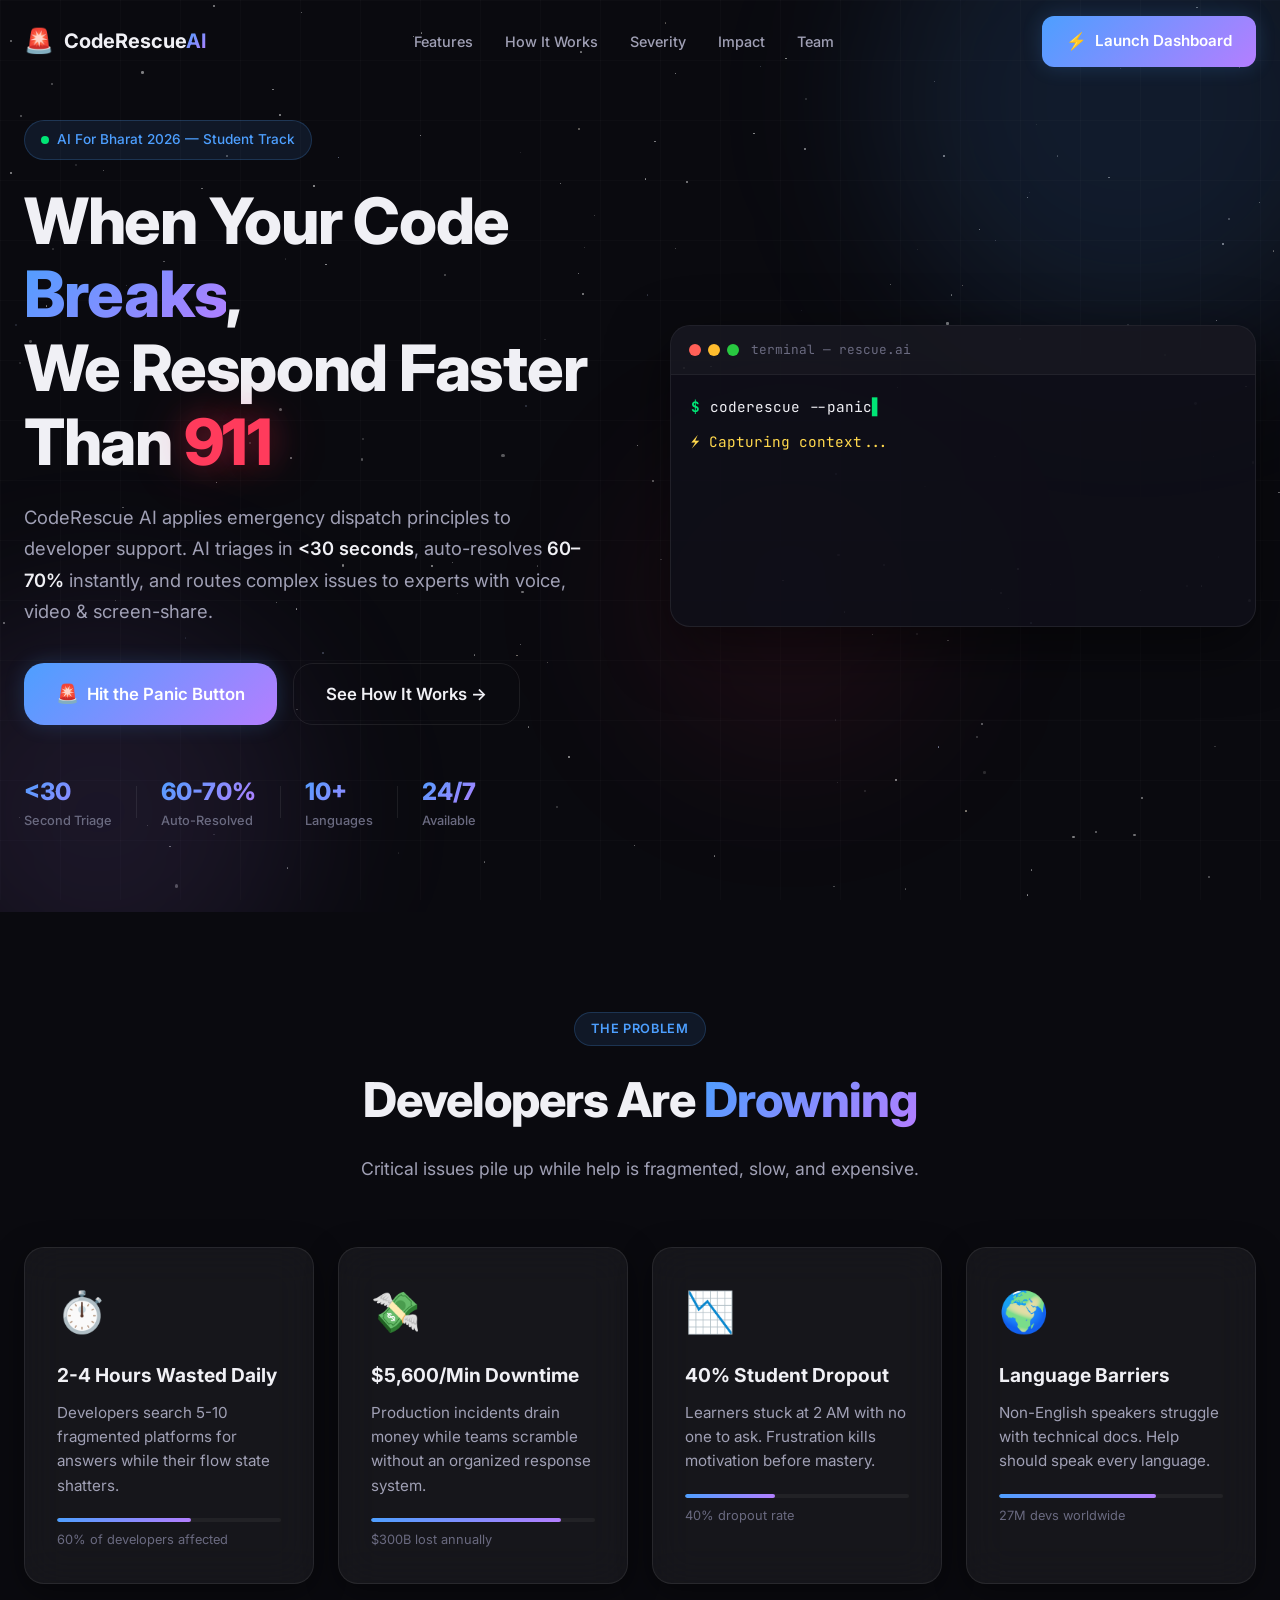
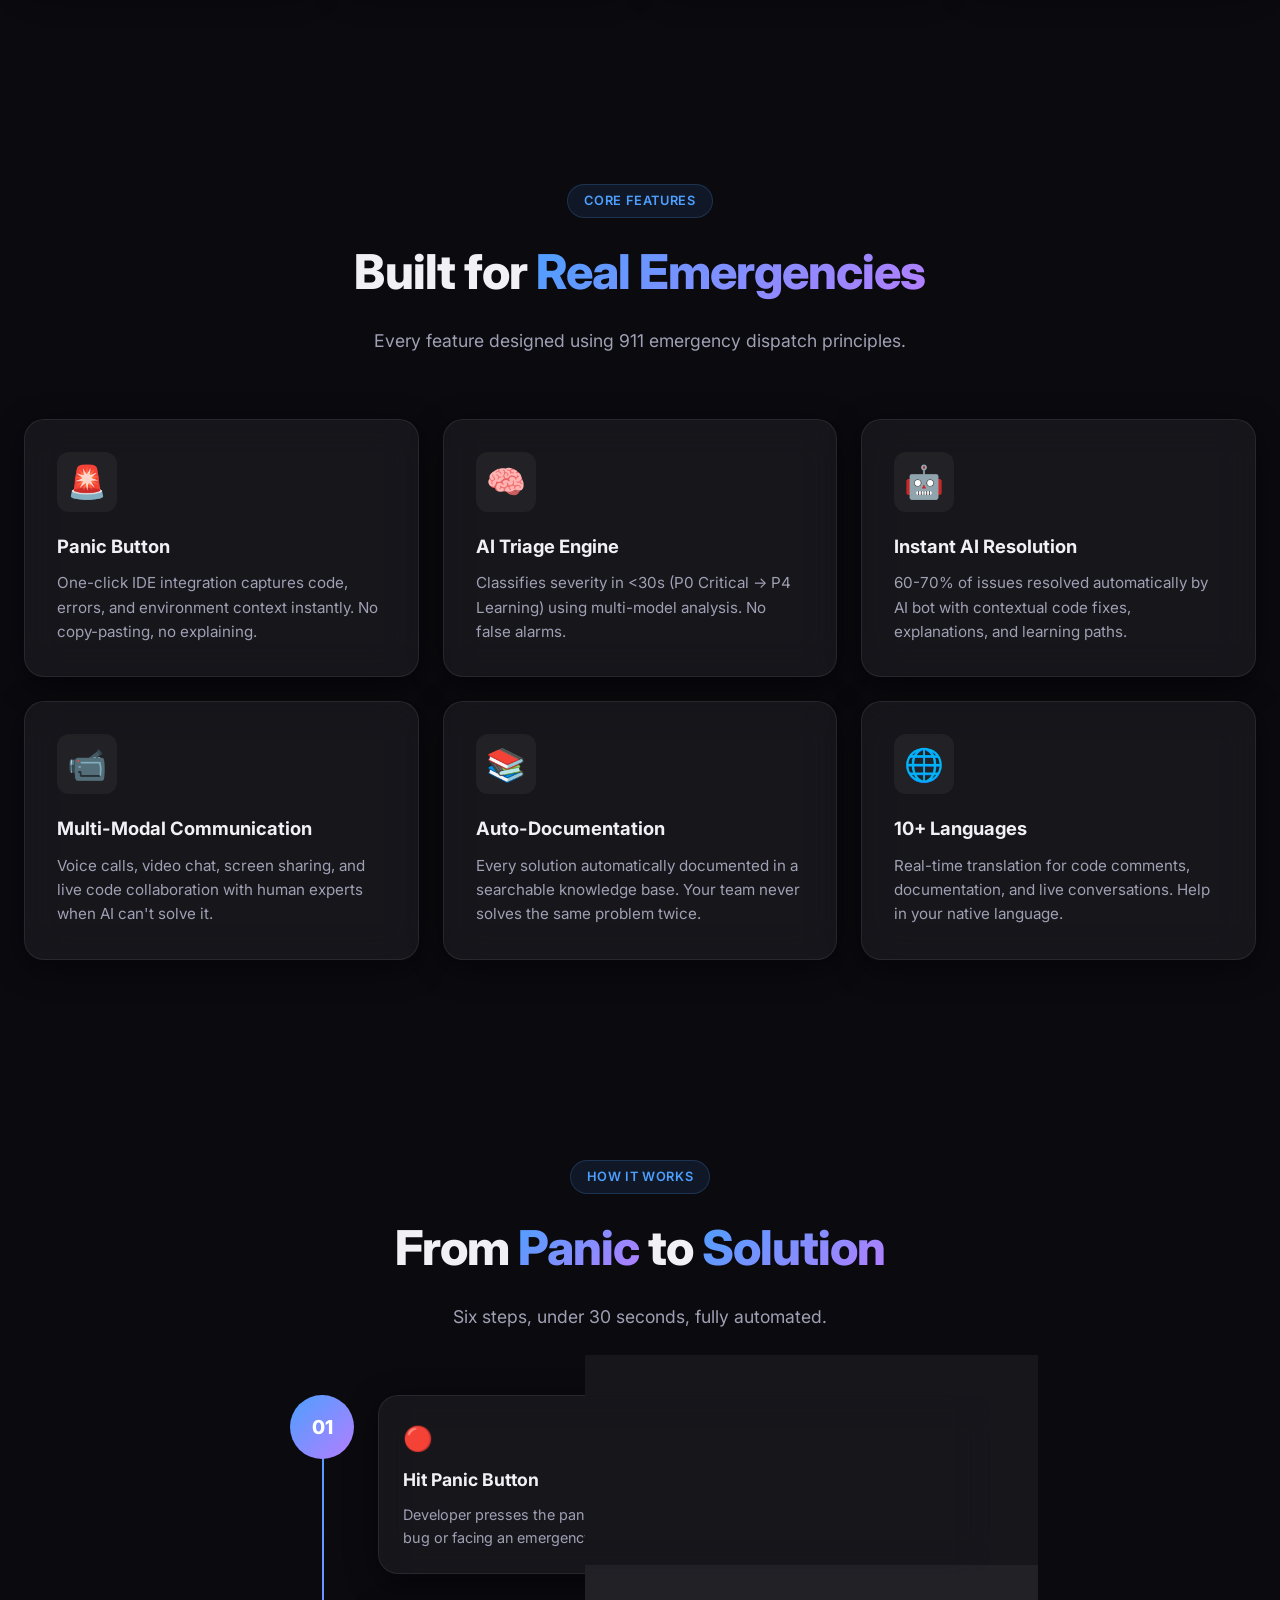
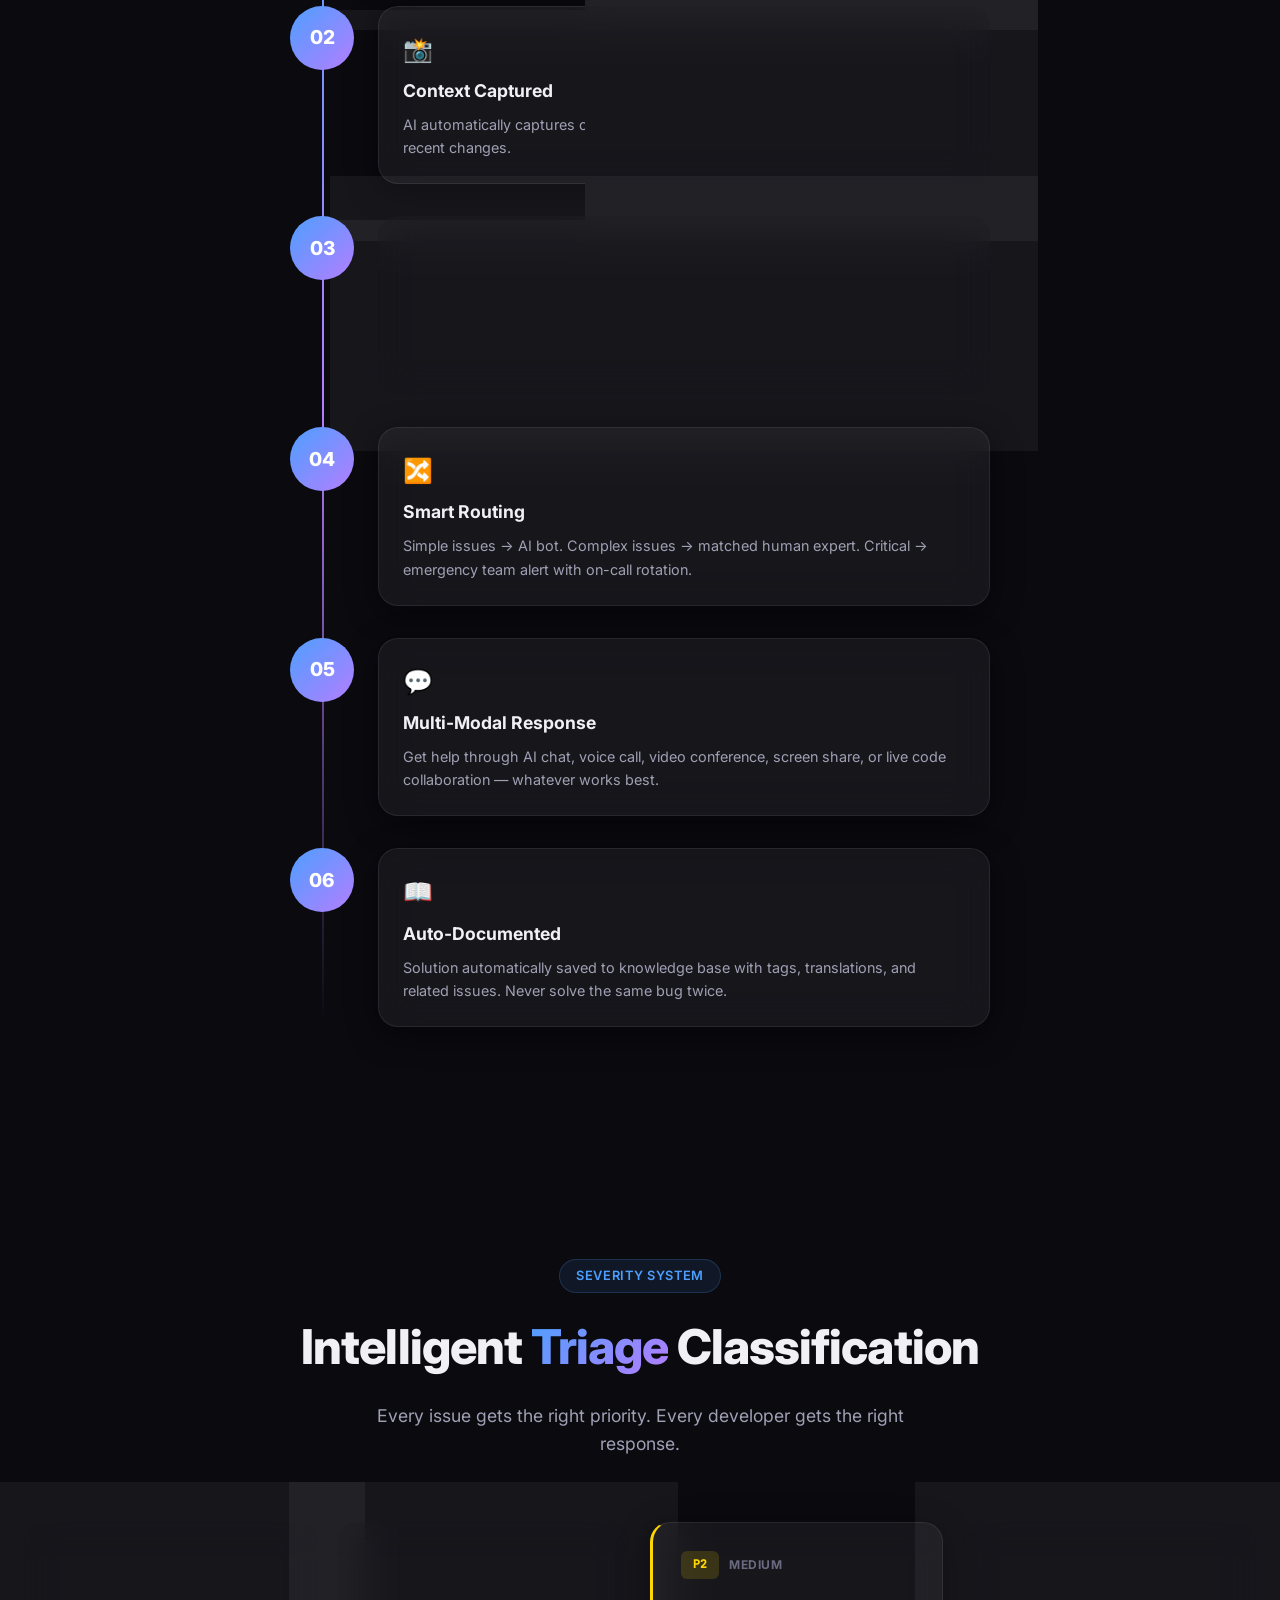
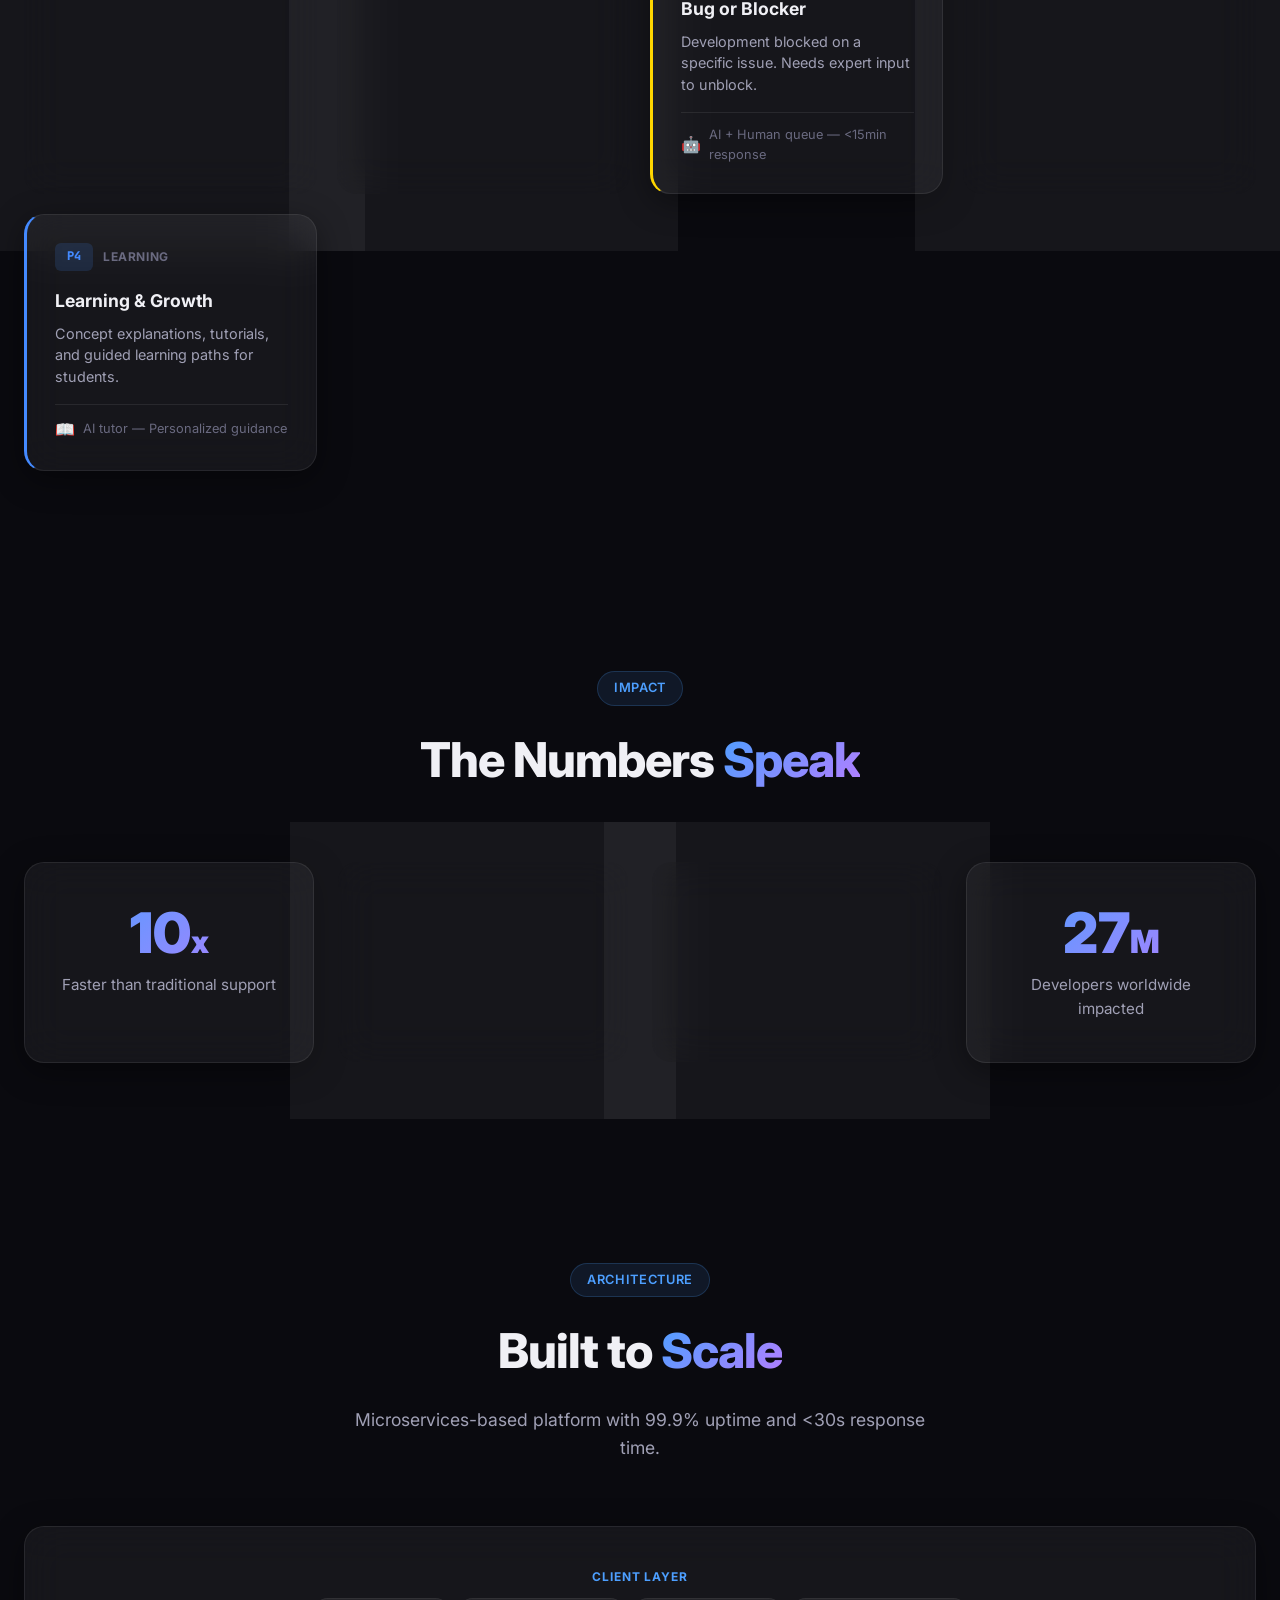
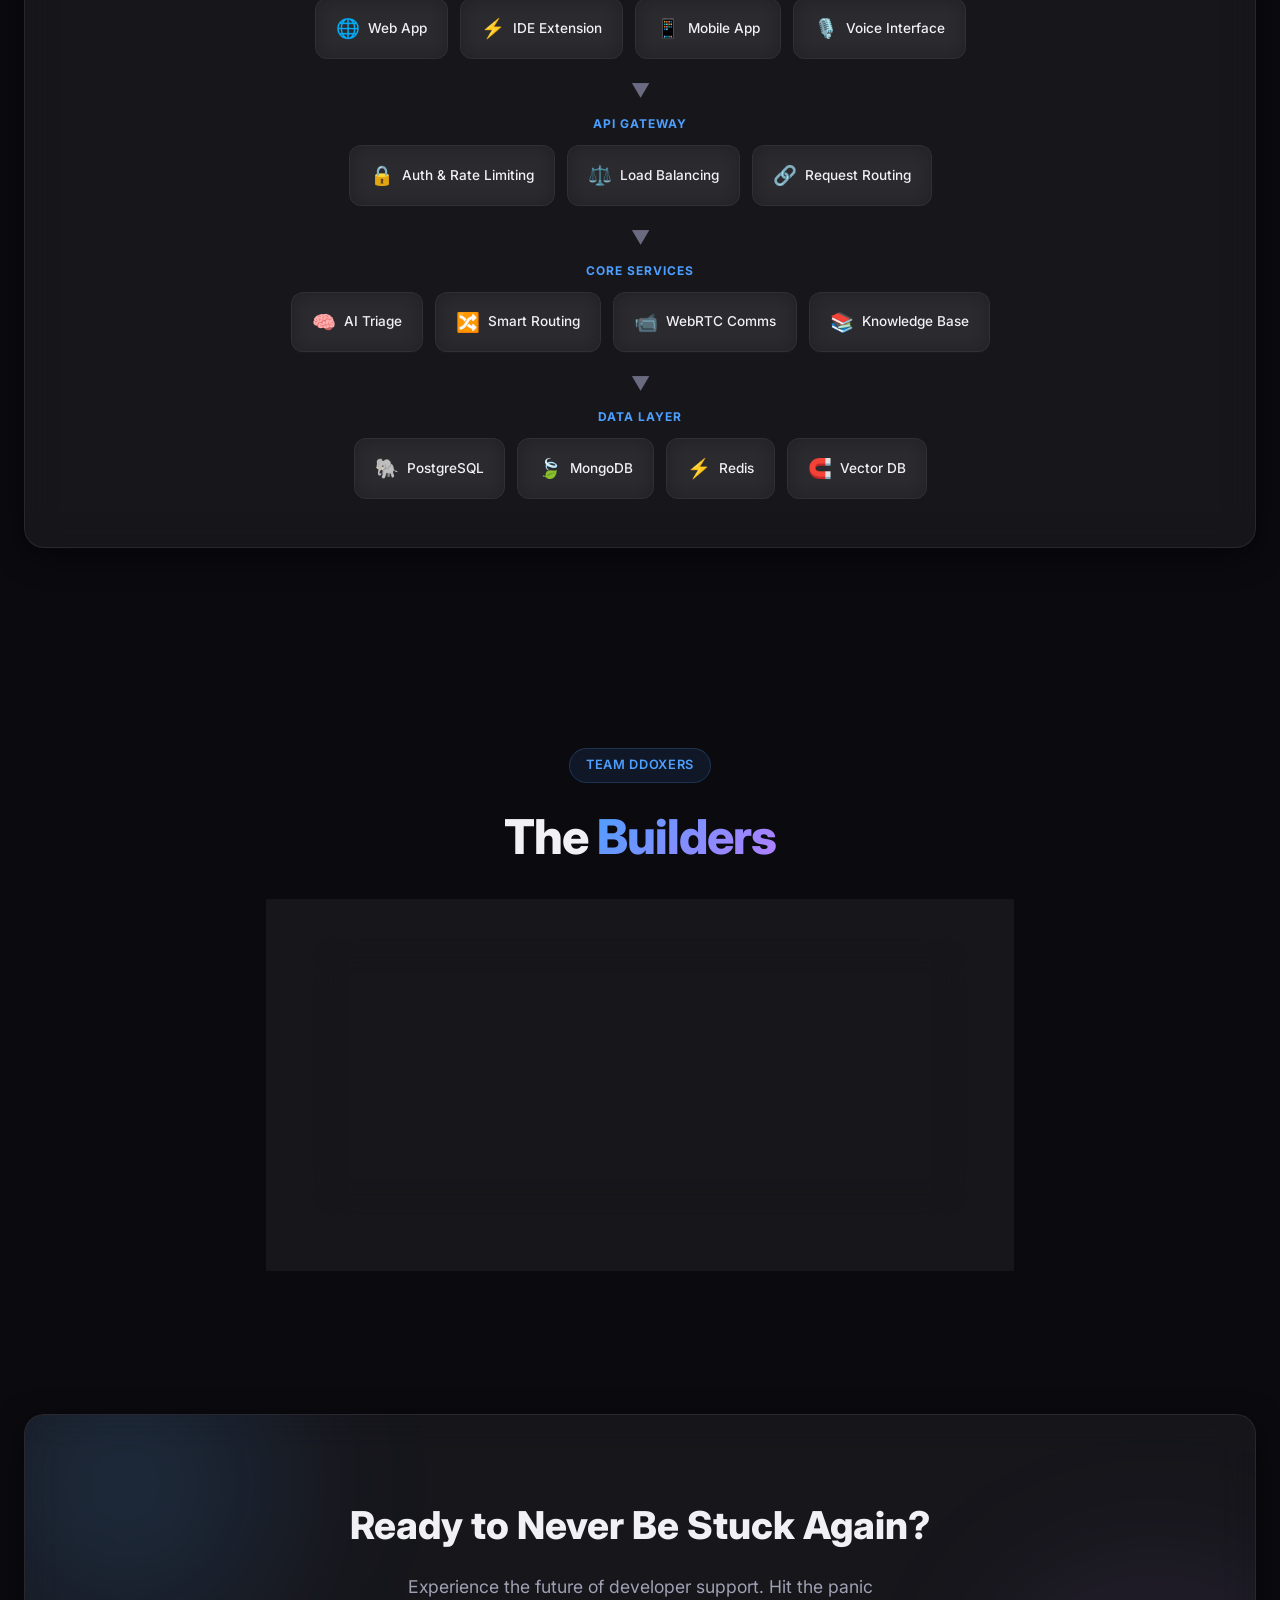
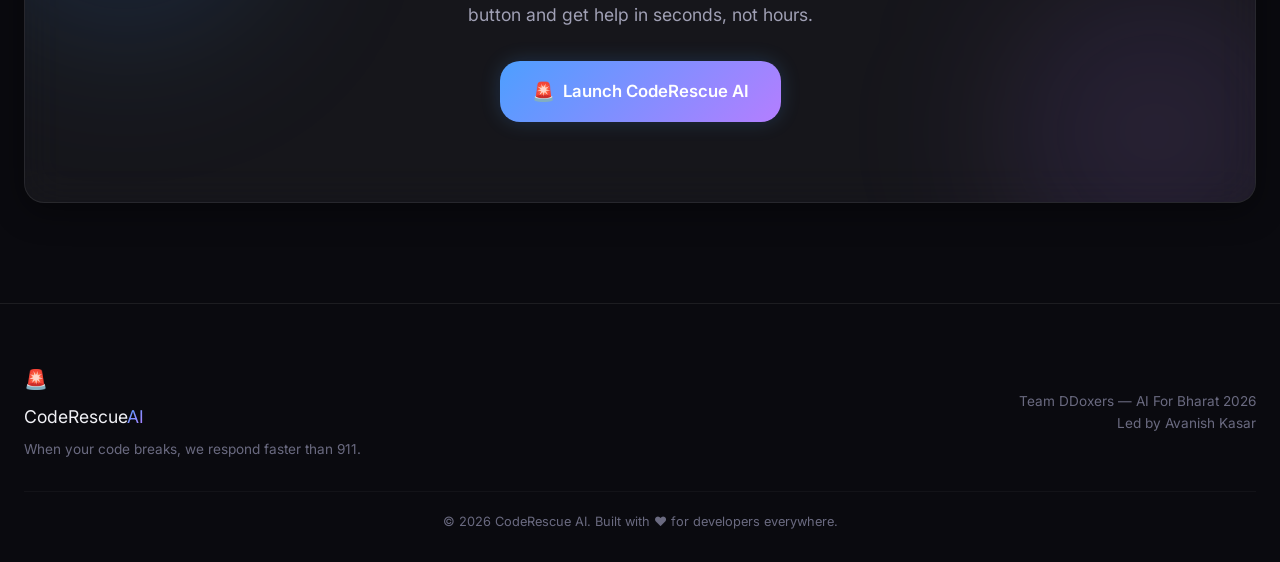
==== index.html @ 86a65f9b "feat: Add CodeRescue AI web app - landing page, dashboard, CSS & JS - index.html: Full landing page " ====
<!DOCTYPE html>
<html lang="en">
<head>
    <meta charset="UTF-8">
    <meta name="viewport" content="width=device-width, initial-scale=1.0">
    <title>CodeRescue AI — 911 for Developers</title>
    <link rel="preconnect" href="https://fonts.googleapis.com">
    <link rel="preconnect" href="https://fonts.gstatic.com" crossorigin>
    <link href="https://fonts.googleapis.com/css2?family=Inter:wght@300;400;500;600;700;800;900&family=JetBrains+Mono:wght@400;500;700&display=swap" rel="stylesheet">
    <link rel="stylesheet" href="css/style.css">
</head>
<body>
    <!-- Animated background particles -->
    <div class="bg-grid"></div>
    <div id="particles-container"></div>

    <!-- Navigation -->
    <nav class="navbar" id="navbar">
        <div class="nav-container">
            <a href="#" class="nav-logo">
                <span class="logo-icon">🚨</span>
                <span class="logo-text">CodeRescue<span class="logo-ai">AI</span></span>
            </a>
            <div class="nav-links" id="navLinks">
                <a href="#features" class="nav-link">Features</a>
                <a href="#how-it-works" class="nav-link">How It Works</a>
                <a href="#severity" class="nav-link">Severity</a>
                <a href="#stats" class="nav-link">Impact</a>
                <a href="#team" class="nav-link">Team</a>
            </div>
            <div class="nav-actions">
                <a href="dashboard.html" class="btn btn-primary btn-glow">
                    <span class="btn-icon">⚡</span> Launch Dashboard
                </a>
                <button class="mobile-toggle" id="mobileToggle">
                    <span></span><span></span><span></span>
                </button>
            </div>
        </div>
    </nav>

    <!-- Hero Section -->
    <section class="hero" id="hero">
        <div class="hero-bg-effects">
            <div class="hero-orb hero-orb-1"></div>
            <div class="hero-orb hero-orb-2"></div>
            <div class="hero-orb hero-orb-3"></div>
        </div>
        <div class="container">
            <div class="hero-content">
                <div class="hero-badge animate-fade-up">
                    <span class="badge-dot"></span>
                    AI For Bharat 2026 — Student Track
                </div>
                <h1 class="hero-title animate-fade-up delay-1">
                    When Your Code <span class="text-gradient">Breaks</span>,<br>
                    We Respond Faster<br>
                    Than <span class="text-red-glow">911</span>
                </h1>
                <p class="hero-subtitle animate-fade-up delay-2">
                    CodeRescue AI applies emergency dispatch principles to developer support. 
                    AI triages in <strong>&lt;30 seconds</strong>, auto-resolves <strong>60–70%</strong> instantly, 
                    and routes complex issues to experts with voice, video & screen-share.
                </p>
                <div class="hero-buttons animate-fade-up delay-3">
                    <a href="dashboard.html" class="btn btn-large btn-primary btn-glow">
                        <span class="btn-icon">🚨</span> Hit the Panic Button
                    </a>
                    <a href="#how-it-works" class="btn btn-large btn-outline">
                        See How It Works →
                    </a>
                </div>
                <div class="hero-stats animate-fade-up delay-4">
                    <div class="hero-stat">
                        <span class="hero-stat-number" data-count="30">&lt;30</span>
                        <span class="hero-stat-label">Second Triage</span>
                    </div>
                    <div class="hero-stat-divider"></div>
                    <div class="hero-stat">
                        <span class="hero-stat-number" data-count="70">60-70%</span>
                        <span class="hero-stat-label">Auto-Resolved</span>
                    </div>
                    <div class="hero-stat-divider"></div>
                    <div class="hero-stat">
                        <span class="hero-stat-number" data-count="10">10+</span>
                        <span class="hero-stat-label">Languages</span>
                    </div>
                    <div class="hero-stat-divider"></div>
                    <div class="hero-stat">
                        <span class="hero-stat-number">24/7</span>
                        <span class="hero-stat-label">Available</span>
                    </div>
                </div>
            </div>
            <div class="hero-visual animate-fade-up delay-2">
                <div class="terminal-window">
                    <div class="terminal-header">
                        <div class="terminal-dots">
                            <span class="dot dot-red"></span>
                            <span class="dot dot-yellow"></span>
                            <span class="dot dot-green"></span>
                        </div>
                        <span class="terminal-title">terminal — rescue.ai</span>
                    </div>
                    <div class="terminal-body">
                        <div class="terminal-line" id="typeLine1">
                            <span class="terminal-prompt">$</span>
                            <span class="terminal-text typing" data-text="coderescue --panic"></span>
                        </div>
                        <div class="terminal-line hidden" id="typeLine2">
                            <span class="terminal-output text-yellow">⚡ Capturing context...</span>
                        </div>
                        <div class="terminal-line hidden" id="typeLine3">
                            <span class="terminal-output text-blue">🔍 Analyzing error: TypeError in app.js:142</span>
                        </div>
                        <div class="terminal-line hidden" id="typeLine4">
                            <span class="terminal-output text-orange">🏷️  Severity: P3 (Low) — AI can handle this</span>
                        </div>
                        <div class="terminal-line hidden" id="typeLine5">
                            <span class="terminal-output text-green">✅ Solution found in 4.2 seconds</span>
                        </div>
                        <div class="terminal-line hidden" id="typeLine6">
                            <span class="terminal-output text-purple">📚 Auto-documented in knowledge base</span>
                        </div>
                    </div>
                </div>
            </div>
        </div>
    </section>

    <!-- Problem Section -->
    <section class="section problem-section" id="problem">
        <div class="container">
            <div class="section-header animate-on-scroll">
                <span class="section-tag">The Problem</span>
                <h2 class="section-title">Developers Are <span class="text-gradient">Drowning</span></h2>
                <p class="section-desc">Critical issues pile up while help is fragmented, slow, and expensive.</p>
            </div>
            <div class="problem-grid">
                <div class="problem-card glass-card animate-on-scroll">
                    <div class="problem-icon">⏱️</div>
                    <h3 class="problem-title">2-4 Hours Wasted Daily</h3>
                    <p class="problem-desc">Developers search 5-10 fragmented platforms for answers while their flow state shatters.</p>
                    <div class="problem-stat">
                        <div class="stat-bar"><div class="stat-fill" data-width="60"></div></div>
                        <span>60% of developers affected</span>
                    </div>
                </div>
                <div class="problem-card glass-card animate-on-scroll">
                    <div class="problem-icon">💸</div>
                    <h3 class="problem-title">$5,600/Min Downtime</h3>
                    <p class="problem-desc">Production incidents drain money while teams scramble without an organized response system.</p>
                    <div class="problem-stat">
                        <div class="stat-bar"><div class="stat-fill" data-width="85"></div></div>
                        <span>$300B lost annually</span>
                    </div>
                </div>
                <div class="problem-card glass-card animate-on-scroll">
                    <div class="problem-icon">📉</div>
                    <h3 class="problem-title">40% Student Dropout</h3>
                    <p class="problem-desc">Learners stuck at 2 AM with no one to ask. Frustration kills motivation before mastery.</p>
                    <div class="problem-stat">
                        <div class="stat-bar"><div class="stat-fill" data-width="40"></div></div>
                        <span>40% dropout rate</span>
                    </div>
                </div>
                <div class="problem-card glass-card animate-on-scroll">
                    <div class="problem-icon">🌍</div>
                    <h3 class="problem-title">Language Barriers</h3>
                    <p class="problem-desc">Non-English speakers struggle with technical docs. Help should speak every language.</p>
                    <div class="problem-stat">
                        <div class="stat-bar"><div class="stat-fill" data-width="70"></div></div>
                        <span>27M devs worldwide</span>
                    </div>
                </div>
            </div>
        </div>
    </section>

    <!-- Features Section -->
    <section class="section features-section" id="features">
        <div class="container">
            <div class="section-header animate-on-scroll">
                <span class="section-tag">Core Features</span>
                <h2 class="section-title">Built for <span class="text-gradient">Real Emergencies</span></h2>
                <p class="section-desc">Every feature designed using 911 emergency dispatch principles.</p>
            </div>
            <div class="features-grid">
                <div class="feature-card glass-card animate-on-scroll">
                    <div class="feature-icon-wrap">
                        <div class="feature-icon">🚨</div>
                        <div class="feature-icon-glow"></div>
                    </div>
                    <h3>Panic Button</h3>
                    <p>One-click IDE integration captures code, errors, and environment context instantly. No copy-pasting, no explaining.</p>
                </div>
                <div class="feature-card glass-card animate-on-scroll">
                    <div class="feature-icon-wrap">
                        <div class="feature-icon">🧠</div>
                        <div class="feature-icon-glow"></div>
                    </div>
                    <h3>AI Triage Engine</h3>
                    <p>Classifies severity in &lt;30s (P0 Critical → P4 Learning) using multi-model analysis. No false alarms.</p>
                </div>
                <div class="feature-card glass-card animate-on-scroll">
                    <div class="feature-icon-wrap">
                        <div class="feature-icon">🤖</div>
                        <div class="feature-icon-glow"></div>
                    </div>
                    <h3>Instant AI Resolution</h3>
                    <p>60-70% of issues resolved automatically by AI bot with contextual code fixes, explanations, and learning paths.</p>
                </div>
                <div class="feature-card glass-card animate-on-scroll">
                    <div class="feature-icon-wrap">
                        <div class="feature-icon">📹</div>
                        <div class="feature-icon-glow"></div>
                    </div>
                    <h3>Multi-Modal Communication</h3>
                    <p>Voice calls, video chat, screen sharing, and live code collaboration with human experts when AI can't solve it.</p>
                </div>
                <div class="feature-card glass-card animate-on-scroll">
                    <div class="feature-icon-wrap">
                        <div class="feature-icon">📚</div>
                        <div class="feature-icon-glow"></div>
                    </div>
                    <h3>Auto-Documentation</h3>
                    <p>Every solution automatically documented in a searchable knowledge base. Your team never solves the same problem twice.</p>
                </div>
                <div class="feature-card glass-card animate-on-scroll">
                    <div class="feature-icon-wrap">
                        <div class="feature-icon">🌐</div>
                        <div class="feature-icon-glow"></div>
                    </div>
                    <h3>10+ Languages</h3>
                    <p>Real-time translation for code comments, documentation, and live conversations. Help in your native language.</p>
                </div>
            </div>
        </div>
    </section>

    <!-- How It Works Section -->
    <section class="section how-section" id="how-it-works">
        <div class="container">
            <div class="section-header animate-on-scroll">
                <span class="section-tag">How It Works</span>
                <h2 class="section-title">From <span class="text-gradient">Panic</span> to <span class="text-gradient">Solution</span></h2>
                <p class="section-desc">Six steps, under 30 seconds, fully automated.</p>
            </div>
            <div class="steps-timeline">
                <div class="timeline-line"></div>
                <div class="step-item animate-on-scroll">
                    <div class="step-number">01</div>
                    <div class="step-card glass-card">
                        <div class="step-icon">🔴</div>
                        <h3>Hit Panic Button</h3>
                        <p>Developer presses the panic button in their IDE or web dashboard when stuck on a bug or facing an emergency.</p>
                    </div>
                </div>
                <div class="step-item animate-on-scroll">
                    <div class="step-number">02</div>
                    <div class="step-card glass-card">
                        <div class="step-icon">📸</div>
                        <h3>Context Captured</h3>
                        <p>AI automatically captures code files, error logs, stack traces, environment info, and recent changes.</p>
                    </div>
                </div>
                <div class="step-item animate-on-scroll">
                    <div class="step-number">03</div>
                    <div class="step-card glass-card">
                        <div class="step-icon">🧠</div>
                        <h3>AI Analyzes & Triages</h3>
                        <p>Multi-model AI engine classifies the problem severity (P0-P4) and identifies root cause in under 30 seconds.</p>
                    </div>
                </div>
                <div class="step-item animate-on-scroll">
                    <div class="step-number">04</div>
                    <div class="step-card glass-card">
                        <div class="step-icon">🔀</div>
                        <h3>Smart Routing</h3>
                        <p>Simple issues → AI bot. Complex issues → matched human expert. Critical → emergency team alert with on-call rotation.</p>
                    </div>
                </div>
                <div class="step-item animate-on-scroll">
                    <div class="step-number">05</div>
                    <div class="step-card glass-card">
                        <div class="step-icon">💬</div>
                        <h3>Multi-Modal Response</h3>
                        <p>Get help through AI chat, voice call, video conference, screen share, or live code collaboration — whatever works best.</p>
                    </div>
                </div>
                <div class="step-item animate-on-scroll">
                    <div class="step-number">06</div>
                    <div class="step-card glass-card">
                        <div class="step-icon">📖</div>
                        <h3>Auto-Documented</h3>
                        <p>Solution automatically saved to knowledge base with tags, translations, and related issues. Never solve the same bug twice.</p>
                    </div>
                </div>
            </div>
        </div>
    </section>

    <!-- Severity Levels Section -->
    <section class="section severity-section" id="severity">
        <div class="container">
            <div class="section-header animate-on-scroll">
                <span class="section-tag">Severity System</span>
                <h2 class="section-title">Intelligent <span class="text-gradient">Triage</span> Classification</h2>
                <p class="section-desc">Every issue gets the right priority. Every developer gets the right response.</p>
            </div>
            <div class="severity-grid">
                <div class="severity-card glass-card severity-p0 animate-on-scroll">
                    <div class="severity-header">
                        <span class="severity-badge p0">P0</span>
                        <span class="severity-label">CRITICAL</span>
                    </div>
                    <div class="severity-pulse p0-pulse"></div>
                    <h3>Production Down</h3>
                    <p>System-wide outage affecting all users. Revenue loss active.</p>
                    <div class="severity-response">
                        <span class="response-icon">⚡</span>
                        <span>Emergency team alert — &lt;60s response</span>
                    </div>
                </div>
                <div class="severity-card glass-card severity-p1 animate-on-scroll">
                    <div class="severity-header">
                        <span class="severity-badge p1">P1</span>
                        <span class="severity-label">HIGH</span>
                    </div>
                    <h3>Major Feature Broken</h3>
                    <p>Critical functionality impacted. Workaround may exist but degraded experience.</p>
                    <div class="severity-response">
                        <span class="response-icon">👤</span>
                        <span>Expert notification — &lt;5min response</span>
                    </div>
                </div>
                <div class="severity-card glass-card severity-p2 animate-on-scroll">
                    <div class="severity-header">
                        <span class="severity-badge p2">P2</span>
                        <span class="severity-label">MEDIUM</span>
                    </div>
                    <h3>Bug or Blocker</h3>
                    <p>Development blocked on a specific issue. Needs expert input to unblock.</p>
                    <div class="severity-response">
                        <span class="response-icon">🤖</span>
                        <span>AI + Human queue — &lt;15min response</span>
                    </div>
                </div>
                <div class="severity-card glass-card severity-p3 animate-on-scroll">
                    <div class="severity-header">
                        <span class="severity-badge p3">P3</span>
                        <span class="severity-label">LOW</span>
                    </div>
                    <h3>Quick Question</h3>
                    <p>Simple question about syntax, API usage, or best practices.</p>
                    <div class="severity-response">
                        <span class="response-icon">💡</span>
                        <span>AI + Docs — Instant resolution</span>
                    </div>
                </div>
                <div class="severity-card glass-card severity-p4 animate-on-scroll">
                    <div class="severity-header">
                        <span class="severity-badge p4">P4</span>
                        <span class="severity-label">LEARNING</span>
                    </div>
                    <h3>Learning & Growth</h3>
                    <p>Concept explanations, tutorials, and guided learning paths for students.</p>
                    <div class="severity-response">
                        <span class="response-icon">📖</span>
                        <span>AI tutor — Personalized guidance</span>
                    </div>
                </div>
            </div>
        </div>
    </section>

    <!-- Stats Section -->
    <section class="section stats-section" id="stats">
        <div class="container">
            <div class="section-header animate-on-scroll">
                <span class="section-tag">Impact</span>
                <h2 class="section-title">The Numbers <span class="text-gradient">Speak</span></h2>
            </div>
            <div class="stats-grid">
                <div class="stat-card glass-card animate-on-scroll">
                    <div class="stat-value" data-count="10">10<span class="stat-suffix">x</span></div>
                    <div class="stat-label">Faster than traditional support</div>
                </div>
                <div class="stat-card glass-card animate-on-scroll">
                    <div class="stat-value" data-count="70">70<span class="stat-suffix">%</span></div>
                    <div class="stat-label">Issues auto-resolved by AI</div>
                </div>
                <div class="stat-card glass-card animate-on-scroll">
                    <div class="stat-value" data-count="300">300<span class="stat-suffix">B</span></div>
                    <div class="stat-label">Annual productivity loss addressed</div>
                </div>
                <div class="stat-card glass-card animate-on-scroll">
                    <div class="stat-value" data-count="27">27<span class="stat-suffix">M</span></div>
                    <div class="stat-label">Developers worldwide impacted</div>
                </div>
            </div>
        </div>
    </section>

    <!-- Architecture Preview -->
    <section class="section arch-section" id="architecture">
        <div class="container">
            <div class="section-header animate-on-scroll">
                <span class="section-tag">Architecture</span>
                <h2 class="section-title">Built to <span class="text-gradient">Scale</span></h2>
                <p class="section-desc">Microservices-based platform with 99.9% uptime and &lt;30s response time.</p>
            </div>
            <div class="arch-diagram glass-card animate-on-scroll">
                <div class="arch-layer">
                    <div class="arch-layer-label">Client Layer</div>
                    <div class="arch-nodes">
                        <div class="arch-node glass-card-inner"><span>🌐</span>Web App</div>
                        <div class="arch-node glass-card-inner"><span>⚡</span>IDE Extension</div>
                        <div class="arch-node glass-card-inner"><span>📱</span>Mobile App</div>
                        <div class="arch-node glass-card-inner"><span>🎙️</span>Voice Interface</div>
                    </div>
                </div>
                <div class="arch-arrow">▼</div>
                <div class="arch-layer">
                    <div class="arch-layer-label">API Gateway</div>
                    <div class="arch-nodes">
                        <div class="arch-node glass-card-inner"><span>🔒</span>Auth & Rate Limiting</div>
                        <div class="arch-node glass-card-inner"><span>⚖️</span>Load Balancing</div>
                        <div class="arch-node glass-card-inner"><span>🔗</span>Request Routing</div>
                    </div>
                </div>
                <div class="arch-arrow">▼</div>
                <div class="arch-layer">
                    <div class="arch-layer-label">Core Services</div>
                    <div class="arch-nodes">
                        <div class="arch-node glass-card-inner pulse-glow"><span>🧠</span>AI Triage</div>
                        <div class="arch-node glass-card-inner pulse-glow"><span>🔀</span>Smart Routing</div>
                        <div class="arch-node glass-card-inner pulse-glow"><span>📹</span>WebRTC Comms</div>
                        <div class="arch-node glass-card-inner pulse-glow"><span>📚</span>Knowledge Base</div>
                    </div>
                </div>
                <div class="arch-arrow">▼</div>
                <div class="arch-layer">
                    <div class="arch-layer-label">Data Layer</div>
                    <div class="arch-nodes">
                        <div class="arch-node glass-card-inner"><span>🐘</span>PostgreSQL</div>
                        <div class="arch-node glass-card-inner"><span>🍃</span>MongoDB</div>
                        <div class="arch-node glass-card-inner"><span>⚡</span>Redis</div>
                        <div class="arch-node glass-card-inner"><span>🧲</span>Vector DB</div>
                    </div>
                </div>
            </div>
        </div>
    </section>

    <!-- Team Section -->
    <section class="section team-section" id="team">
        <div class="container">
            <div class="section-header animate-on-scroll">
                <span class="section-tag">Team DDoxers</span>
                <h2 class="section-title">The <span class="text-gradient">Builders</span></h2>
            </div>
            <div class="team-grid">
                <div class="team-card glass-card animate-on-scroll">
                    <div class="team-avatar">
                        <div class="avatar-placeholder">AK</div>
                    </div>
                    <h3>Avanish Kasar</h3>
                    <p class="team-role">Team Leader</p>
                    <p class="team-desc">Leading the vision of CodeRescue AI — building the 911 system developers deserve.</p>
                </div>
            </div>
        </div>
    </section>

    <!-- CTA Section -->
    <section class="section cta-section">
        <div class="container">
            <div class="cta-card glass-card animate-on-scroll">
                <div class="cta-bg-effects">
                    <div class="cta-orb cta-orb-1"></div>
                    <div class="cta-orb cta-orb-2"></div>
                </div>
                <div class="cta-content">
                    <h2>Ready to Never Be Stuck Again?</h2>
                    <p>Experience the future of developer support. Hit the panic button and get help in seconds, not hours.</p>
                    <a href="dashboard.html" class="btn btn-large btn-primary btn-glow">
                        <span class="btn-icon">🚨</span> Launch CodeRescue AI
                    </a>
                </div>
            </div>
        </div>
    </section>

    <!-- Footer -->
    <footer class="footer">
        <div class="container">
            <div class="footer-content">
                <div class="footer-brand">
                    <span class="logo-icon">🚨</span>
                    <span class="logo-text">CodeRescue<span class="logo-ai">AI</span></span>
                    <p>When your code breaks, we respond faster than 911.</p>
                </div>
                <div class="footer-info">
                    <p>Team DDoxers — AI For Bharat 2026</p>
                    <p>Led by Avanish Kasar</p>
                </div>
            </div>
            <div class="footer-bottom">
                <p>&copy; 2026 CodeRescue AI. Built with ❤️ for developers everywhere.</p>
            </div>
        </div>
    </footer>

    <script src="js/main.js"></script>
</body>
</html>
---- css/style.css ----
/* =============================================
   CodeRescue AI — Main Stylesheet
   Glassmorphism + Blur + Animations
   ============================================= */

/* ── CSS Variables ── */
:root {
    --bg-primary: #0a0a0f;
    --bg-secondary: #12121a;
    --bg-card: rgba(255, 255, 255, 0.03);
    --bg-card-hover: rgba(255, 255, 255, 0.06);
    --glass-bg: rgba(255, 255, 255, 0.05);
    --glass-border: rgba(255, 255, 255, 0.08);
    --glass-shadow: 0 8px 32px rgba(0, 0, 0, 0.4);

    --text-primary: #f0f0f5;
    --text-secondary: #a0a0b5;
    --text-muted: #6a6a80;

    --accent-red: #ff3b5c;
    --accent-red-glow: rgba(255, 59, 92, 0.3);
    --accent-orange: #ff8c42;
    --accent-yellow: #ffd84d;
    --accent-green: #00e676;
    --accent-blue: #4d9fff;
    --accent-purple: #b47eff;
    --accent-cyan: #00e5ff;

    /* Severity Colors */
    --p0-color: #ff1744;
    --p0-bg: rgba(255, 23, 68, 0.15);
    --p1-color: #ff6d00;
    --p1-bg: rgba(255, 109, 0, 0.15);
    --p2-color: #ffd600;
    --p2-bg: rgba(255, 214, 0, 0.15);
    --p3-color: #00e676;
    --p3-bg: rgba(0, 230, 118, 0.15);
    --p4-color: #448aff;
    --p4-bg: rgba(68, 138, 255, 0.15);

    --gradient-primary: linear-gradient(135deg, #4d9fff, #b47eff);
    --gradient-red: linear-gradient(135deg, #ff3b5c, #ff8c42);
    --gradient-green: linear-gradient(135deg, #00e676, #00e5ff);

    --font-primary: 'Inter', -apple-system, BlinkMacSystemFont, sans-serif;
    --font-mono: 'JetBrains Mono', 'Fira Code', monospace;

    --radius-sm: 8px;
    --radius-md: 12px;
    --radius-lg: 20px;
    --radius-xl: 28px;

    --transition-fast: 0.15s ease;
    --transition-normal: 0.3s ease;
    --transition-slow: 0.5s cubic-bezier(0.4, 0, 0.2, 1);
}

/* ── Reset & Base ── */
*, *::before, *::after {
    margin: 0;
    padding: 0;
    box-sizing: border-box;
}

html {
    scroll-behavior: smooth;
    font-size: 16px;
}

body {
    font-family: var(--font-primary);
    background: var(--bg-primary);
    color: var(--text-primary);
    line-height: 1.6;
    overflow-x: hidden;
    -webkit-font-smoothing: antialiased;
    -moz-osx-font-smoothing: grayscale;
}

a {
    text-decoration: none;
    color: inherit;
}

img {
    max-width: 100%;
    display: block;
}

/* ── Background Effects ── */
.bg-grid {
    position: fixed;
    top: 0;
    left: 0;
    width: 100%;
    height: 100%;
    background-image:
        linear-gradient(rgba(255, 255, 255, 0.02) 1px, transparent 1px),
        linear-gradient(90deg, rgba(255, 255, 255, 0.02) 1px, transparent 1px);
    background-size: 60px 60px;
    pointer-events: none;
    z-index: 0;
}

#particles-container {
    position: fixed;
    top: 0;
    left: 0;
    width: 100%;
    height: 100%;
    pointer-events: none;
    z-index: 0;
    overflow: hidden;
}

.star {
    position: absolute;
    border-radius: 50%;
    background: #fff;
}

.star.twinkle-1 { animation: twinkle1 3s ease-in-out infinite; }
.star.twinkle-2 { animation: twinkle2 4s ease-in-out infinite; }
.star.twinkle-3 { animation: twinkle3 5s ease-in-out infinite; }
.star.twinkle-4 { animation: twinkle4 2.5s ease-in-out infinite; }
.star.twinkle-5 { animation: twinkle5 6s ease-in-out infinite; }

@keyframes twinkle1 {
    0%, 100% { opacity: 0.15; transform: scale(1); }
    50% { opacity: 1; transform: scale(1.4); filter: drop-shadow(0 0 3px rgba(255,255,255,0.8)); }
}

@keyframes twinkle2 {
    0%, 100% { opacity: 0.2; transform: scale(1); }
    30% { opacity: 0.9; transform: scale(1.3); filter: drop-shadow(0 0 2px rgba(200,220,255,0.7)); }
    70% { opacity: 0.1; }
}

@keyframes twinkle3 {
    0%, 100% { opacity: 0.1; }
    20% { opacity: 0.05; }
    50% { opacity: 0.85; transform: scale(1.5); filter: drop-shadow(0 0 4px rgba(255,255,255,0.6)); }
    80% { opacity: 0.3; }
}

@keyframes twinkle4 {
    0%, 100% { opacity: 0.25; transform: scale(1); }
    40% { opacity: 1; transform: scale(1.2); filter: drop-shadow(0 0 2px #fff); }
    60% { opacity: 0.7; }
}

@keyframes twinkle5 {
    0%, 100% { opacity: 0.08; }
    25% { opacity: 0.6; }
    50% { opacity: 0.15; }
    75% { opacity: 0.95; transform: scale(1.6); filter: drop-shadow(0 0 5px rgba(180,200,255,0.9)); }
}

/* ── Utility Classes ── */
.container {
    max-width: 1280px;
    margin: 0 auto;
    padding: 0 24px;
}

.text-gradient {
    background: var(--gradient-primary);
    -webkit-background-clip: text;
    -webkit-text-fill-color: transparent;
    background-clip: text;
}

.text-red-glow {
    color: var(--accent-red);
    text-shadow: 0 0 30px var(--accent-red-glow), 0 0 60px var(--accent-red-glow);
}

/* ── Glassmorphism Card ── */
.glass-card {
    background: var(--glass-bg);
    backdrop-filter: blur(20px);
    -webkit-backdrop-filter: blur(20px);
    border: 1px solid var(--glass-border);
    border-radius: var(--radius-lg);
    box-shadow: var(--glass-shadow);
    transition: all var(--transition-normal);
}

.glass-card:hover {
    background: var(--bg-card-hover);
    border-color: rgba(255, 255, 255, 0.12);
    box-shadow: 0 12px 40px rgba(0, 0, 0, 0.5);
    transform: translateY(-2px);
}

.glass-card-inner {
    background: rgba(255, 255, 255, 0.04);
    backdrop-filter: blur(10px);
    -webkit-backdrop-filter: blur(10px);
    border: 1px solid rgba(255, 255, 255, 0.06);
    border-radius: var(--radius-md);
}

/* ── Buttons ── */
.btn {
    display: inline-flex;
    align-items: center;
    gap: 8px;
    padding: 12px 24px;
    border-radius: var(--radius-md);
    font-family: var(--font-primary);
    font-weight: 600;
    font-size: 0.95rem;
    border: none;
    cursor: pointer;
    transition: all var(--transition-normal);
    position: relative;
    overflow: hidden;
}

.btn-primary {
    background: var(--gradient-primary);
    color: white;
}

.btn-primary:hover {
    transform: translateY(-2px);
    box-shadow: 0 8px 25px rgba(77, 159, 255, 0.3);
}

.btn-outline {
    background: transparent;
    color: var(--text-primary);
    border: 1px solid var(--glass-border);
    backdrop-filter: blur(10px);
}

.btn-outline:hover {
    background: rgba(255, 255, 255, 0.05);
    border-color: rgba(255, 255, 255, 0.2);
    transform: translateY(-2px);
}

.btn-large {
    padding: 16px 32px;
    font-size: 1.05rem;
    border-radius: var(--radius-lg);
}

.btn-glow {
    box-shadow: 0 0 20px rgba(77, 159, 255, 0.2);
}

.btn-glow:hover {
    box-shadow: 0 0 30px rgba(77, 159, 255, 0.4), 0 0 60px rgba(77, 159, 255, 0.15);
}

.btn-icon {
    font-size: 1.1em;
}

/* ── Navigation ── */
.navbar {
    position: fixed;
    top: 0;
    left: 0;
    right: 0;
    z-index: 1000;
    padding: 16px 0;
    transition: all var(--transition-normal);
}

.navbar.scrolled {
    background: rgba(10, 10, 15, 0.85);
    backdrop-filter: blur(20px);
    -webkit-backdrop-filter: blur(20px);
    border-bottom: 1px solid var(--glass-border);
    padding: 10px 0;
}

.nav-container {
    max-width: 1280px;
    margin: 0 auto;
    padding: 0 24px;
    display: flex;
    align-items: center;
    justify-content: space-between;
}

.nav-logo {
    display: flex;
    align-items: center;
    gap: 10px;
    font-size: 1.25rem;
    font-weight: 700;
}

.logo-icon {
    font-size: 1.5rem;
    animation: pulse-glow 2s infinite;
}

@keyframes pulse-glow {
    0%, 100% { opacity: 1; transform: scale(1); }
    50% { opacity: 0.8; transform: scale(1.1); }
}

.logo-ai {
    background: var(--gradient-primary);
    -webkit-background-clip: text;
    -webkit-text-fill-color: transparent;
    background-clip: text;
}

.nav-links {
    display: flex;
    gap: 32px;
}

.nav-link {
    color: var(--text-secondary);
    font-size: 0.9rem;
    font-weight: 500;
    transition: color var(--transition-fast);
    position: relative;
}

.nav-link:hover {
    color: var(--text-primary);
}

.nav-link::after {
    content: '';
    position: absolute;
    bottom: -4px;
    left: 0;
    width: 0;
    height: 2px;
    background: var(--gradient-primary);
    transition: width var(--transition-normal);
    border-radius: 1px;
}

.nav-link:hover::after {
    width: 100%;
}

.nav-actions {
    display: flex;
    align-items: center;
    gap: 16px;
}

.mobile-toggle {
    display: none;
    flex-direction: column;
    gap: 5px;
    background: none;
    border: none;
    cursor: pointer;
    padding: 4px;
}

.mobile-toggle span {
    display: block;
    width: 24px;
    height: 2px;
    background: var(--text-primary);
    border-radius: 2px;
    transition: all var(--transition-normal);
}

/* ── Hero Section ── */
.hero {
    min-height: 100vh;
    display: flex;
    align-items: center;
    padding: 120px 0 80px;
    position: relative;
    overflow: hidden;
}

.hero-bg-effects {
    position: absolute;
    inset: 0;
    pointer-events: none;
    overflow: hidden;
}

.hero-orb {
    position: absolute;
    border-radius: 50%;
    filter: blur(80px);
    animation: orbFloat 15s infinite;
}

.hero-orb-1 {
    width: 500px;
    height: 500px;
    background: rgba(77, 159, 255, 0.12);
    top: -150px;
    right: -100px;
    animation-delay: 0s;
}

.hero-orb-2 {
    width: 400px;
    height: 400px;
    background: rgba(180, 126, 255, 0.1);
    bottom: -100px;
    left: -100px;
    animation-delay: -5s;
}

.hero-orb-3 {
    width: 300px;
    height: 300px;
    background: rgba(255, 59, 92, 0.08);
    top: 50%;
    left: 50%;
    animation-delay: -10s;
}

@keyframes orbFloat {
    0%, 100% { transform: translate(0, 0) scale(1); }
    25% { transform: translate(30px, -30px) scale(1.05); }
    50% { transform: translate(-20px, 20px) scale(0.95); }
    75% { transform: translate(20px, 10px) scale(1.02); }
}

.hero .container {
    display: grid;
    grid-template-columns: 1fr 1fr;
    gap: 60px;
    align-items: center;
    position: relative;
    z-index: 1;
}

.hero-badge {
    display: inline-flex;
    align-items: center;
    gap: 8px;
    padding: 8px 16px;
    background: rgba(77, 159, 255, 0.1);
    border: 1px solid rgba(77, 159, 255, 0.2);
    border-radius: 50px;
    font-size: 0.85rem;
    color: var(--accent-blue);
    font-weight: 500;
    margin-bottom: 24px;
}

.badge-dot {
    width: 8px;
    height: 8px;
    border-radius: 50%;
    background: var(--accent-green);
    animation: pulse-glow 2s infinite;
}

.hero-title {
    font-size: clamp(2.5rem, 5vw, 4rem);
    font-weight: 800;
    line-height: 1.15;
    margin-bottom: 24px;
    letter-spacing: -0.02em;
}

.hero-subtitle {
    font-size: 1.15rem;
    color: var(--text-secondary);
    line-height: 1.7;
    margin-bottom: 36px;
    max-width: 560px;
}

.hero-subtitle strong {
    color: var(--text-primary);
    font-weight: 600;
}

.hero-buttons {
    display: flex;
    gap: 16px;
    flex-wrap: wrap;
    margin-bottom: 48px;
}

.hero-stats {
    display: flex;
    align-items: center;
    gap: 24px;
    flex-wrap: wrap;
}

.hero-stat {
    display: flex;
    flex-direction: column;
}

.hero-stat-number {
    font-size: 1.5rem;
    font-weight: 800;
    background: var(--gradient-primary);
    -webkit-background-clip: text;
    -webkit-text-fill-color: transparent;
    background-clip: text;
}

.hero-stat-label {
    font-size: 0.8rem;
    color: var(--text-muted);
    font-weight: 500;
}

.hero-stat-divider {
    width: 1px;
    height: 32px;
    background: var(--glass-border);
}

/* ── Terminal Animation ── */
.terminal-window {
    background: rgba(15, 15, 25, 0.9);
    backdrop-filter: blur(20px);
    border: 1px solid var(--glass-border);
    border-radius: var(--radius-lg);
    overflow: hidden;
    box-shadow: 0 20px 60px rgba(0, 0, 0, 0.5);
}

.terminal-header {
    display: flex;
    align-items: center;
    gap: 12px;
    padding: 14px 18px;
    background: rgba(255, 255, 255, 0.03);
    border-bottom: 1px solid rgba(255, 255, 255, 0.05);
}

.terminal-dots {
    display: flex;
    gap: 7px;
}

.dot {
    width: 12px;
    height: 12px;
    border-radius: 50%;
}

.dot-red { background: #ff5f57; }
.dot-yellow { background: #febc2e; }
.dot-green { background: #28c840; }

.terminal-title {
    color: var(--text-muted);
    font-size: 0.8rem;
    font-family: var(--font-mono);
}

.terminal-body {
    padding: 20px;
    font-family: var(--font-mono);
    font-size: 0.9rem;
    min-height: 240px;
}

.terminal-line {
    margin-bottom: 12px;
    display: flex;
    align-items: flex-start;
    gap: 10px;
    opacity: 1;
    transform: translateY(0);
    transition: all var(--transition-normal);
}

.terminal-line.hidden {
    opacity: 0;
    transform: translateY(10px);
}

.terminal-prompt {
    color: var(--accent-green);
    font-weight: 700;
}

.terminal-text {
    color: var(--text-primary);
    position: relative;
}

.terminal-text::after {
    content: '▋';
    animation: blink 1s step-end infinite;
    color: var(--accent-green);
}

@keyframes blink {
    0%, 100% { opacity: 1; }
    50% { opacity: 0; }
}

.terminal-output { 
    line-height: 1.6; 
}

.terminal-output.text-yellow { color: var(--accent-yellow); }
.terminal-output.text-blue { color: var(--accent-blue); }
.terminal-output.text-green { color: var(--accent-green); }
.terminal-output.text-orange { color: var(--accent-orange); }
.terminal-output.text-purple { color: var(--accent-purple); }

/* ── Sections ── */
.section {
    padding: 100px 0;
    position: relative;
    z-index: 1;
}

.section-header {
    text-align: center;
    margin-bottom: 64px;
}

.section-tag {
    display: inline-block;
    padding: 6px 16px;
    background: rgba(77, 159, 255, 0.1);
    border: 1px solid rgba(77, 159, 255, 0.2);
    border-radius: 50px;
    font-size: 0.8rem;
    font-weight: 600;
    color: var(--accent-blue);
    text-transform: uppercase;
    letter-spacing: 0.05em;
    margin-bottom: 16px;
}

.section-title {
    font-size: clamp(2rem, 4vw, 3rem);
    font-weight: 800;
    letter-spacing: -0.02em;
    margin-bottom: 16px;
}

.section-desc {
    font-size: 1.1rem;
    color: var(--text-secondary);
    max-width: 600px;
    margin: 0 auto;
}

/* ── Problem Section ── */
.problem-grid {
    display: grid;
    grid-template-columns: repeat(auto-fit, minmax(280px, 1fr));
    gap: 24px;
}

.problem-card {
    padding: 32px;
}

.problem-icon {
    font-size: 2.5rem;
    margin-bottom: 16px;
}

.problem-title {
    font-size: 1.2rem;
    font-weight: 700;
    margin-bottom: 10px;
}

.problem-desc {
    color: var(--text-secondary);
    font-size: 0.95rem;
    margin-bottom: 20px;
    line-height: 1.6;
}

.problem-stat {
    font-size: 0.8rem;
    color: var(--text-muted);
}

.stat-bar {
    width: 100%;
    height: 4px;
    background: rgba(255, 255, 255, 0.05);
    border-radius: 2px;
    margin-bottom: 8px;
    overflow: hidden;
}

.stat-fill {
    height: 100%;
    background: var(--gradient-primary);
    border-radius: 2px;
    width: 0;
    transition: width 1.5s cubic-bezier(0.4, 0, 0.2, 1);
}

/* ── Features Section ── */
.features-grid {
    display: grid;
    grid-template-columns: repeat(auto-fit, minmax(320px, 1fr));
    gap: 24px;
}

.feature-card {
    padding: 32px;
    position: relative;
    overflow: hidden;
}

.feature-icon-wrap {
    position: relative;
    width: 60px;
    height: 60px;
    margin-bottom: 20px;
}

.feature-icon {
    font-size: 2rem;
    width: 60px;
    height: 60px;
    display: flex;
    align-items: center;
    justify-content: center;
    background: rgba(255, 255, 255, 0.05);
    border-radius: var(--radius-md);
    position: relative;
    z-index: 1;
}

.feature-icon-glow {
    position: absolute;
    inset: -10px;
    background: var(--gradient-primary);
    opacity: 0;
    filter: blur(20px);
    border-radius: 50%;
    transition: opacity var(--transition-normal);
}

.feature-card:hover .feature-icon-glow {
    opacity: 0.2;
}

.feature-card h3 {
    font-size: 1.15rem;
    font-weight: 700;
    margin-bottom: 10px;
}

.feature-card p {
    color: var(--text-secondary);
    font-size: 0.95rem;
    line-height: 1.6;
}

/* ── How It Works — Timeline ── */
.steps-timeline {
    position: relative;
    max-width: 700px;
    margin: 0 auto;
}

.timeline-line {
    position: absolute;
    left: 32px;
    top: 0;
    bottom: 0;
    width: 2px;
    background: linear-gradient(to bottom, var(--accent-blue), var(--accent-purple), transparent);
}

.step-item {
    display: flex;
    align-items: flex-start;
    gap: 24px;
    margin-bottom: 32px;
    position: relative;
}

.step-number {
    width: 64px;
    height: 64px;
    min-width: 64px;
    display: flex;
    align-items: center;
    justify-content: center;
    font-size: 1.2rem;
    font-weight: 800;
    background: var(--gradient-primary);
    border-radius: 50%;
    color: white;
    position: relative;
    z-index: 1;
}

.step-card {
    flex: 1;
    padding: 24px;
}

.step-icon {
    font-size: 1.5rem;
    margin-bottom: 8px;
}

.step-card h3 {
    font-size: 1.1rem;
    font-weight: 700;
    margin-bottom: 8px;
}

.step-card p {
    color: var(--text-secondary);
    font-size: 0.9rem;
    line-height: 1.6;
}

/* ── Severity Section ── */
.severity-grid {
    display: grid;
    grid-template-columns: repeat(auto-fit, minmax(240px, 1fr));
    gap: 20px;
}

.severity-card {
    padding: 28px;
    position: relative;
    overflow: hidden;
}

.severity-header {
    display: flex;
    align-items: center;
    gap: 10px;
    margin-bottom: 16px;
}

.severity-badge {
    padding: 4px 12px;
    border-radius: 6px;
    font-size: 0.75rem;
    font-weight: 800;
    font-family: var(--font-mono);
}

.severity-badge.p0 { background: var(--p0-bg); color: var(--p0-color); }
.severity-badge.p1 { background: var(--p1-bg); color: var(--p1-color); }
.severity-badge.p2 { background: var(--p2-bg); color: var(--p2-color); }
.severity-badge.p3 { background: var(--p3-bg); color: var(--p3-color); }
.severity-badge.p4 { background: var(--p4-bg); color: var(--p4-color); }

.severity-label {
    font-size: 0.75rem;
    font-weight: 700;
    letter-spacing: 0.05em;
    color: var(--text-muted);
}

.severity-card h3 {
    font-size: 1.1rem;
    font-weight: 700;
    margin-bottom: 8px;
}

.severity-card p {
    color: var(--text-secondary);
    font-size: 0.9rem;
    margin-bottom: 16px;
    line-height: 1.5;
}

.severity-response {
    display: flex;
    align-items: center;
    gap: 8px;
    font-size: 0.8rem;
    color: var(--text-muted);
    padding-top: 12px;
    border-top: 1px solid var(--glass-border);
}

.response-icon {
    font-size: 1rem;
}

.severity-pulse {
    position: absolute;
    top: 12px;
    right: 12px;
    width: 10px;
    height: 10px;
    border-radius: 50%;
}

.p0-pulse {
    background: var(--p0-color);
    animation: criticalPulse 1s infinite;
}

@keyframes criticalPulse {
    0% { box-shadow: 0 0 0 0 rgba(255, 23, 68, 0.6); }
    70% { box-shadow: 0 0 0 10px rgba(255, 23, 68, 0); }
    100% { box-shadow: 0 0 0 0 rgba(255, 23, 68, 0); }
}

.severity-p0 { border-left: 3px solid var(--p0-color); }
.severity-p1 { border-left: 3px solid var(--p1-color); }
.severity-p2 { border-left: 3px solid var(--p2-color); }
.severity-p3 { border-left: 3px solid var(--p3-color); }
.severity-p4 { border-left: 3px solid var(--p4-color); }

/* ── Stats Section ── */
.stats-grid {
    display: grid;
    grid-template-columns: repeat(auto-fit, minmax(240px, 1fr));
    gap: 24px;
}

.stat-card {
    padding: 40px 32px;
    text-align: center;
}

.stat-value {
    font-size: 3.5rem;
    font-weight: 900;
    background: var(--gradient-primary);
    -webkit-background-clip: text;
    -webkit-text-fill-color: transparent;
    background-clip: text;
    line-height: 1.1;
    margin-bottom: 8px;
}

.stat-suffix {
    font-size: 2rem;
}

.stat-label {
    color: var(--text-secondary);
    font-size: 0.95rem;
}

/* ── Architecture Section ── */
.arch-diagram {
    padding: 40px;
    overflow: hidden;
}

.arch-layer {
    margin-bottom: 8px;
}

.arch-layer-label {
    font-size: 0.75rem;
    font-weight: 700;
    text-transform: uppercase;
    letter-spacing: 0.08em;
    color: var(--accent-blue);
    margin-bottom: 12px;
    text-align: center;
}

.arch-nodes {
    display: flex;
    gap: 12px;
    justify-content: center;
    flex-wrap: wrap;
}

.arch-node {
    padding: 14px 20px;
    font-size: 0.85rem;
    font-weight: 500;
    display: flex;
    align-items: center;
    gap: 8px;
    transition: all var(--transition-normal);
}

.arch-node:hover {
    transform: translateY(-2px);
    background: rgba(255, 255, 255, 0.08);
}

.arch-node span {
    font-size: 1.2rem;
}

.arch-arrow {
    text-align: center;
    font-size: 1.2rem;
    color: var(--text-muted);
    padding: 8px 0;
    animation: arrowPulse 2s infinite;
}

@keyframes arrowPulse {
    0%, 100% { opacity: 0.4; }
    50% { opacity: 1; }
}

.pulse-glow {
    animation: nodeGlow 3s infinite;
}

@keyframes nodeGlow {
    0%, 100% { box-shadow: 0 0 0 0 rgba(77, 159, 255, 0); }
    50% { box-shadow: 0 0 15px 0 rgba(77, 159, 255, 0.15); }
}

/* ── Team Section ── */
.team-grid {
    display: flex;
    justify-content: center;
    gap: 24px;
    flex-wrap: wrap;
}

.team-card {
    padding: 40px;
    text-align: center;
    min-width: 280px;
}

.team-avatar {
    margin-bottom: 20px;
}

.avatar-placeholder {
    width: 80px;
    height: 80px;
    border-radius: 50%;
    background: var(--gradient-primary);
    display: flex;
    align-items: center;
    justify-content: center;
    font-size: 1.5rem;
    font-weight: 800;
    color: white;
    margin: 0 auto;
}

.team-card h3 {
    font-size: 1.2rem;
    font-weight: 700;
    margin-bottom: 4px;
}

.team-role {
    color: var(--accent-blue);
    font-size: 0.9rem;
    font-weight: 600;
    margin-bottom: 12px;
}

.team-desc {
    color: var(--text-secondary);
    font-size: 0.9rem;
    line-height: 1.6;
}

/* ── CTA Section ── */
.cta-card {
    padding: 80px 60px;
    text-align: center;
    position: relative;
    overflow: hidden;
}

.cta-bg-effects {
    position: absolute;
    inset: 0;
    pointer-events: none;
}

.cta-orb {
    position: absolute;
    border-radius: 50%;
    filter: blur(80px);
}

.cta-orb-1 {
    width: 300px;
    height: 300px;
    background: rgba(77, 159, 255, 0.15);
    top: -80px;
    left: -50px;
}

.cta-orb-2 {
    width: 300px;
    height: 300px;
    background: rgba(180, 126, 255, 0.12);
    bottom: -80px;
    right: -50px;
}

.cta-content {
    position: relative;
    z-index: 1;
}

.cta-content h2 {
    font-size: clamp(1.8rem, 3vw, 2.5rem);
    font-weight: 800;
    margin-bottom: 16px;
}

.cta-content p {
    color: var(--text-secondary);
    font-size: 1.1rem;
    margin-bottom: 32px;
    max-width: 500px;
    margin-left: auto;
    margin-right: auto;
}

/* ── Footer ── */
.footer {
    padding: 60px 0 30px;
    border-top: 1px solid var(--glass-border);
    position: relative;
    z-index: 1;
}

.footer-content {
    display: flex;
    justify-content: space-between;
    align-items: center;
    margin-bottom: 30px;
    flex-wrap: wrap;
    gap: 20px;
}

.footer-brand {
    display: flex;
    flex-direction: column;
    gap: 8px;
}

.footer-brand .logo-icon { font-size: 1.2rem; }
.footer-brand .logo-text { font-size: 1.1rem; }

.footer-brand p {
    color: var(--text-muted);
    font-size: 0.85rem;
}

.footer-info p {
    color: var(--text-muted);
    font-size: 0.85rem;
    text-align: right;
}

.footer-bottom {
    padding-top: 20px;
    border-top: 1px solid rgba(255, 255, 255, 0.04);
    text-align: center;
}

.footer-bottom p {
    color: var(--text-muted);
    font-size: 0.8rem;
}

/* ── Scroll Animations ── */
.animate-fade-up {
    opacity: 0;
    transform: translateY(30px);
    animation: fadeUp 0.8s ease forwards;
}

.delay-1 { animation-delay: 0.1s; }
.delay-2 { animation-delay: 0.2s; }
.delay-3 { animation-delay: 0.35s; }
.delay-4 { animation-delay: 0.5s; }

@keyframes fadeUp {
    to {
        opacity: 1;
        transform: translateY(0);
    }
}

.animate-on-scroll {
    opacity: 0;
    transform: translateY(40px);
    transition: opacity 0.7s cubic-bezier(0.4, 0, 0.2, 1), 
                transform 0.7s cubic-bezier(0.4, 0, 0.2, 1);
}

.animate-on-scroll.visible {
    opacity: 1;
    transform: translateY(0);
}

/* ── Responsive ── */
@media (max-width: 1024px) {
    .hero .container {
        grid-template-columns: 1fr;
        text-align: center;
    }

    .hero-subtitle {
        margin-left: auto;
        margin-right: auto;
    }

    .hero-buttons {
        justify-content: center;
    }

    .hero-stats {
        justify-content: center;
    }

    .hero-visual {
        max-width: 550px;
        margin: 0 auto;
    }
}

@media (max-width: 768px) {
    .nav-links {
        display: none;
        position: absolute;
        top: 100%;
        left: 0;
        right: 0;
        background: rgba(10, 10, 15, 0.95);
        backdrop-filter: blur(20px);
        flex-direction: column;
        padding: 20px;
        gap: 16px;
        border-bottom: 1px solid var(--glass-border);
    }

    .nav-links.active {
        display: flex;
    }

    .mobile-toggle {
        display: flex;
    }

    .hero-title {
        font-size: 2.2rem;
    }

    .section {
        padding: 60px 0;
    }

    .cta-card {
        padding: 50px 30px;
    }

    .features-grid {
        grid-template-columns: 1fr;
    }

    .severity-grid {
        grid-template-columns: 1fr;
    }

    .arch-nodes {
        flex-direction: column;
        align-items: center;
    }
}

@media (max-width: 480px) {
    .hero-stat-divider {
        display: none;
    }

    .hero-stats {
        gap: 16px;
    }

    .hero-title {
        font-size: 1.8rem;
    }

    .btn-large {
        padding: 14px 24px;
        font-size: 0.95rem;
    }
}
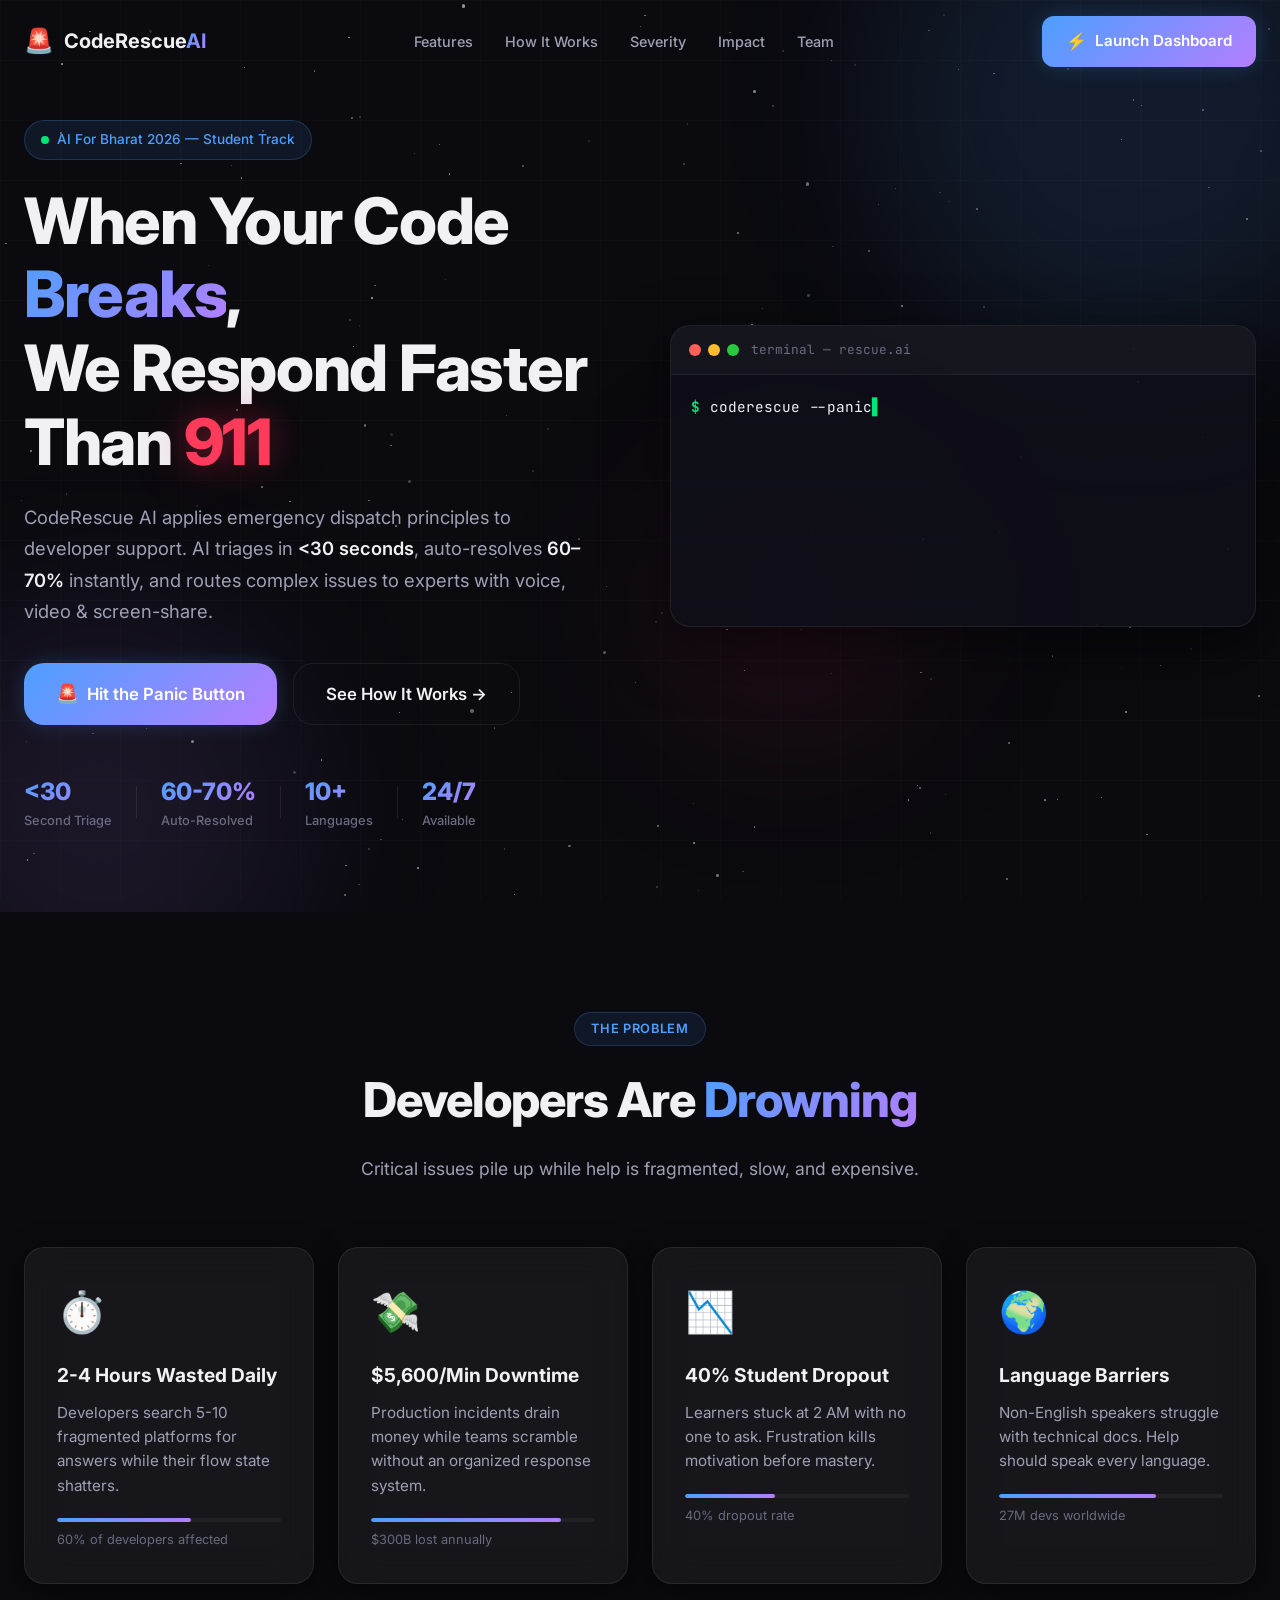
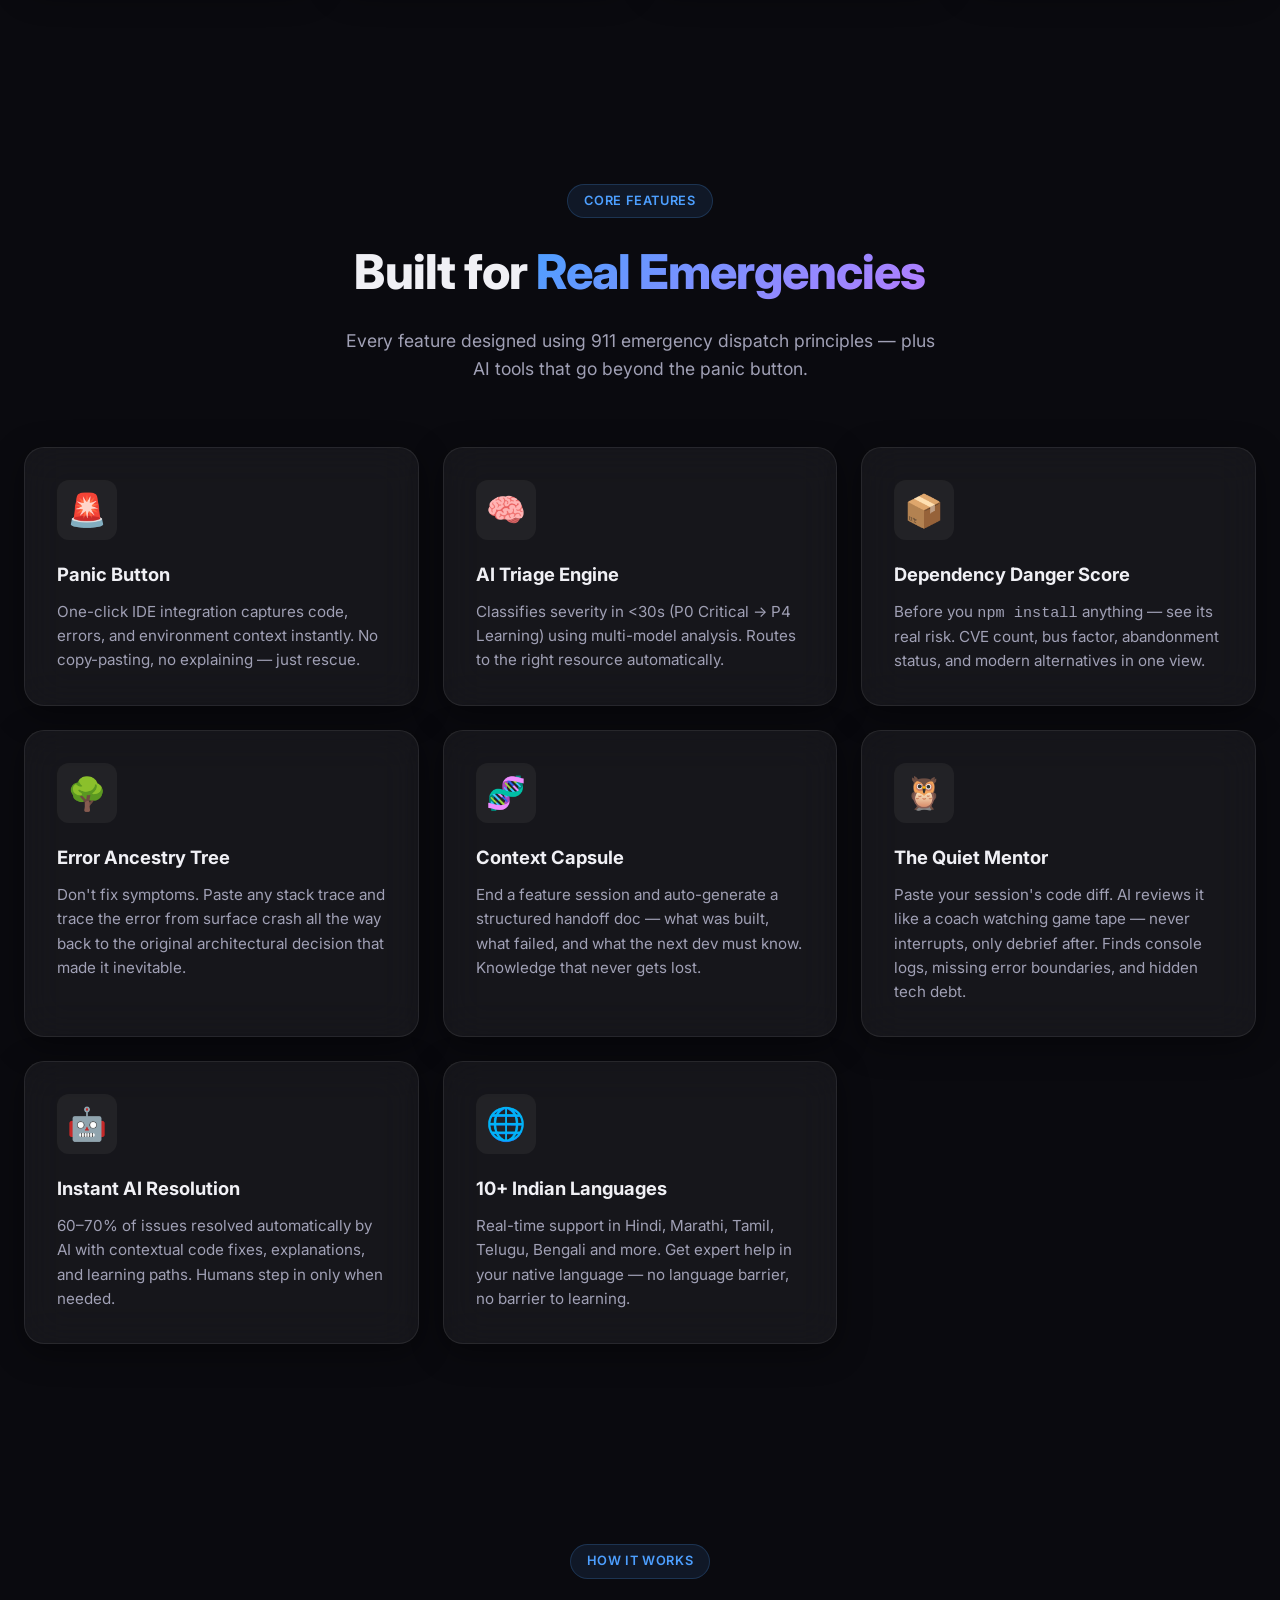
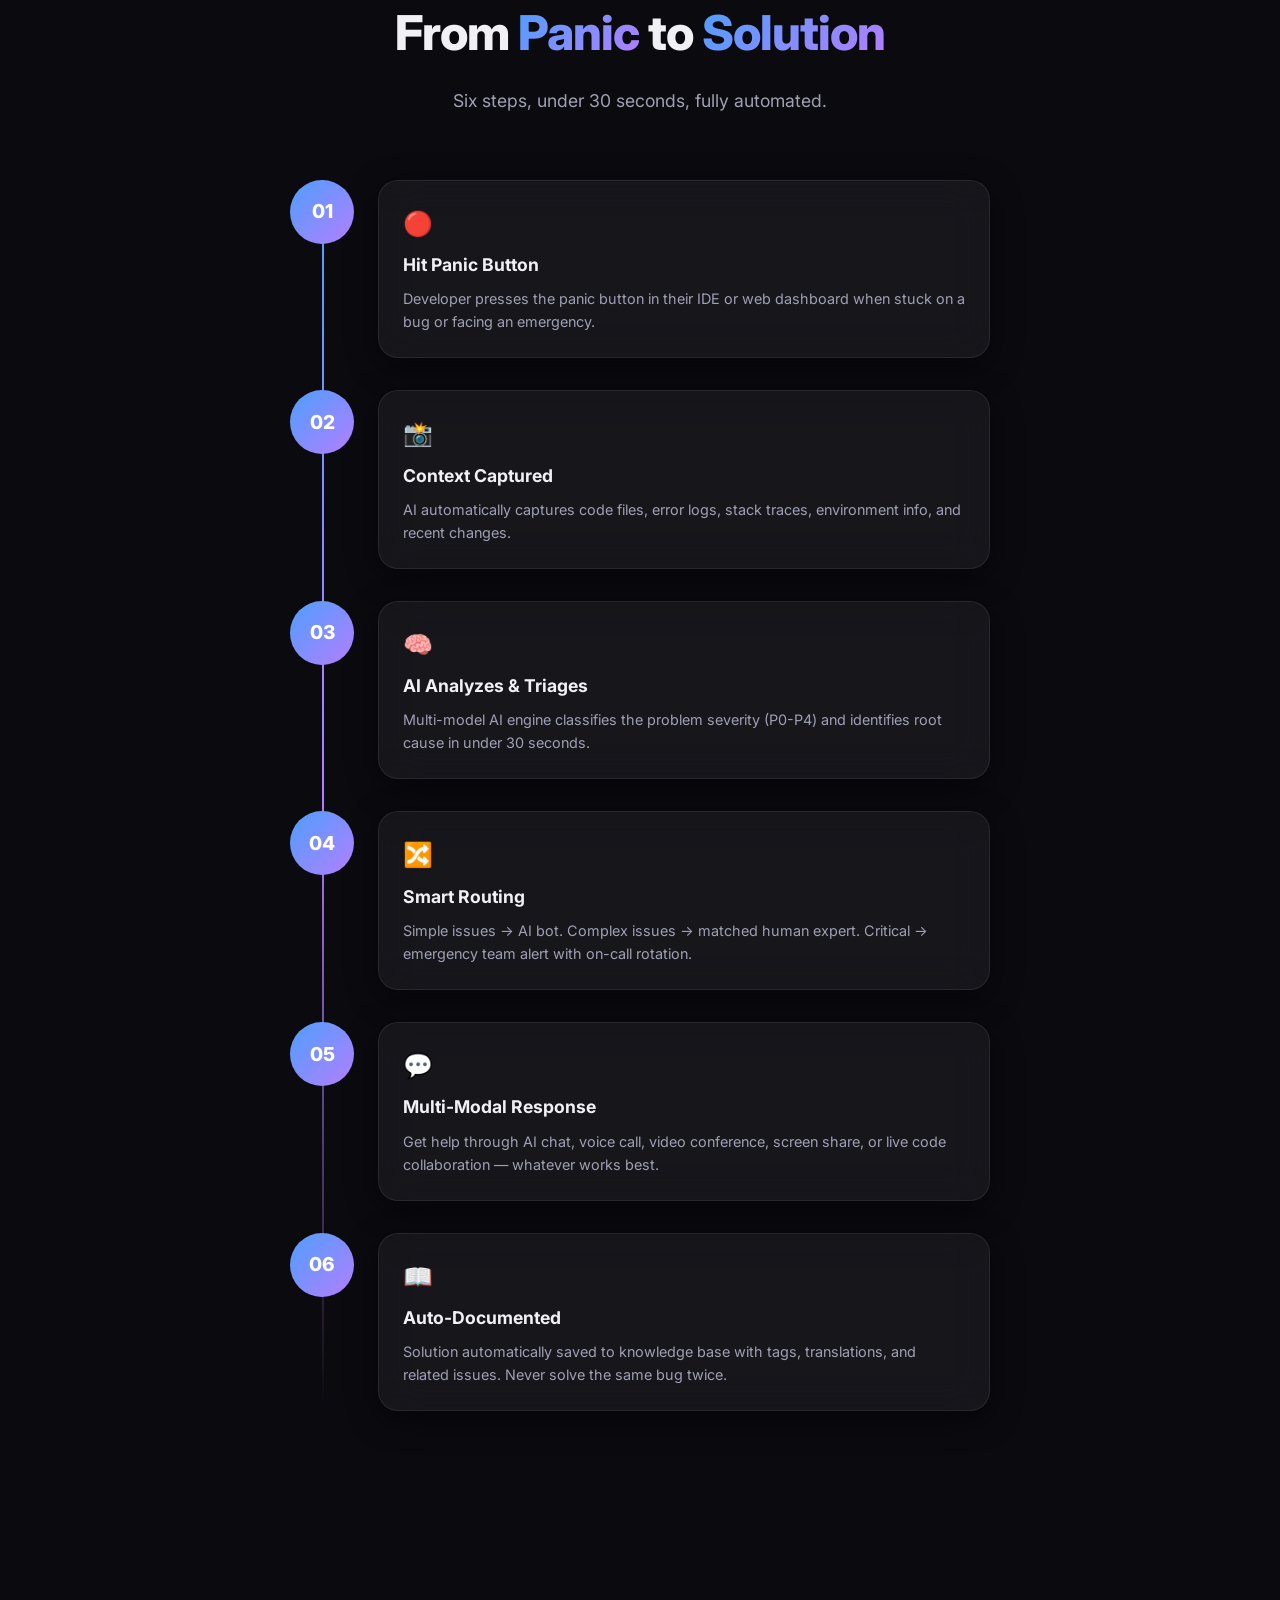
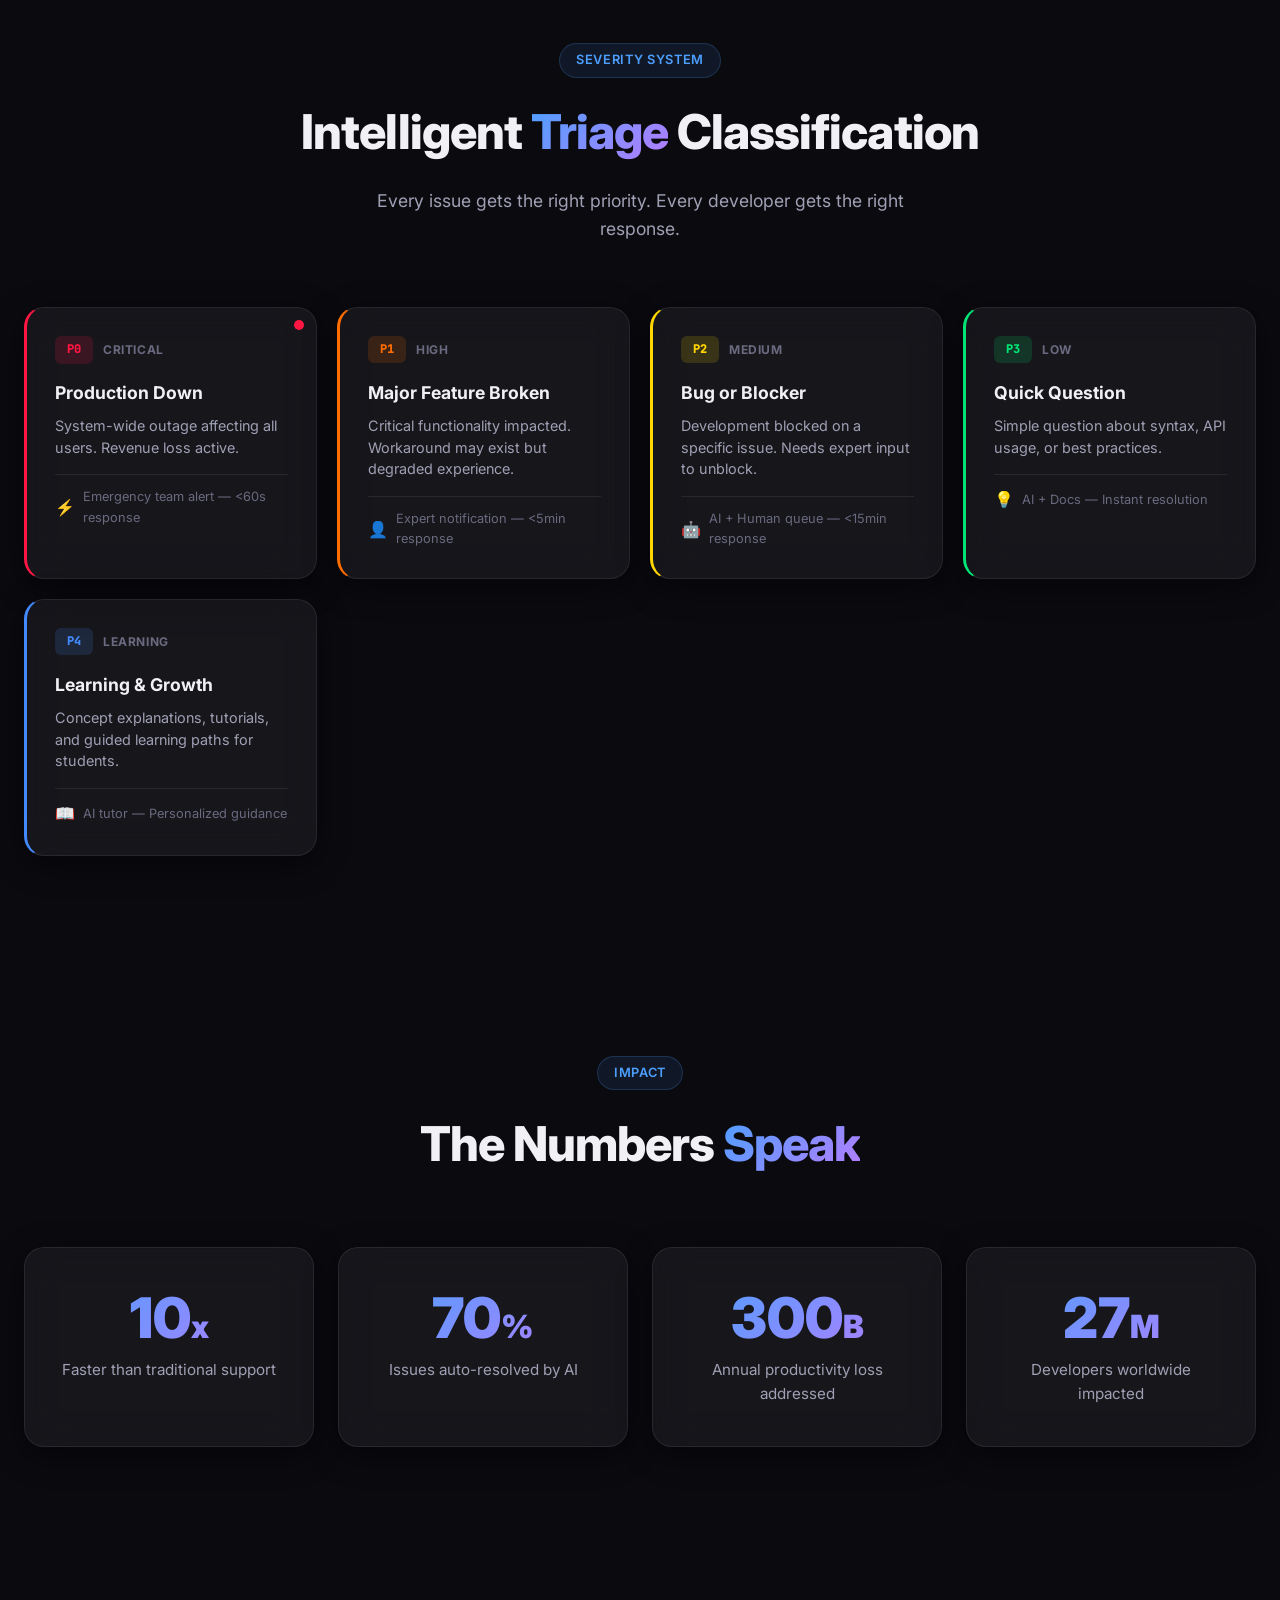
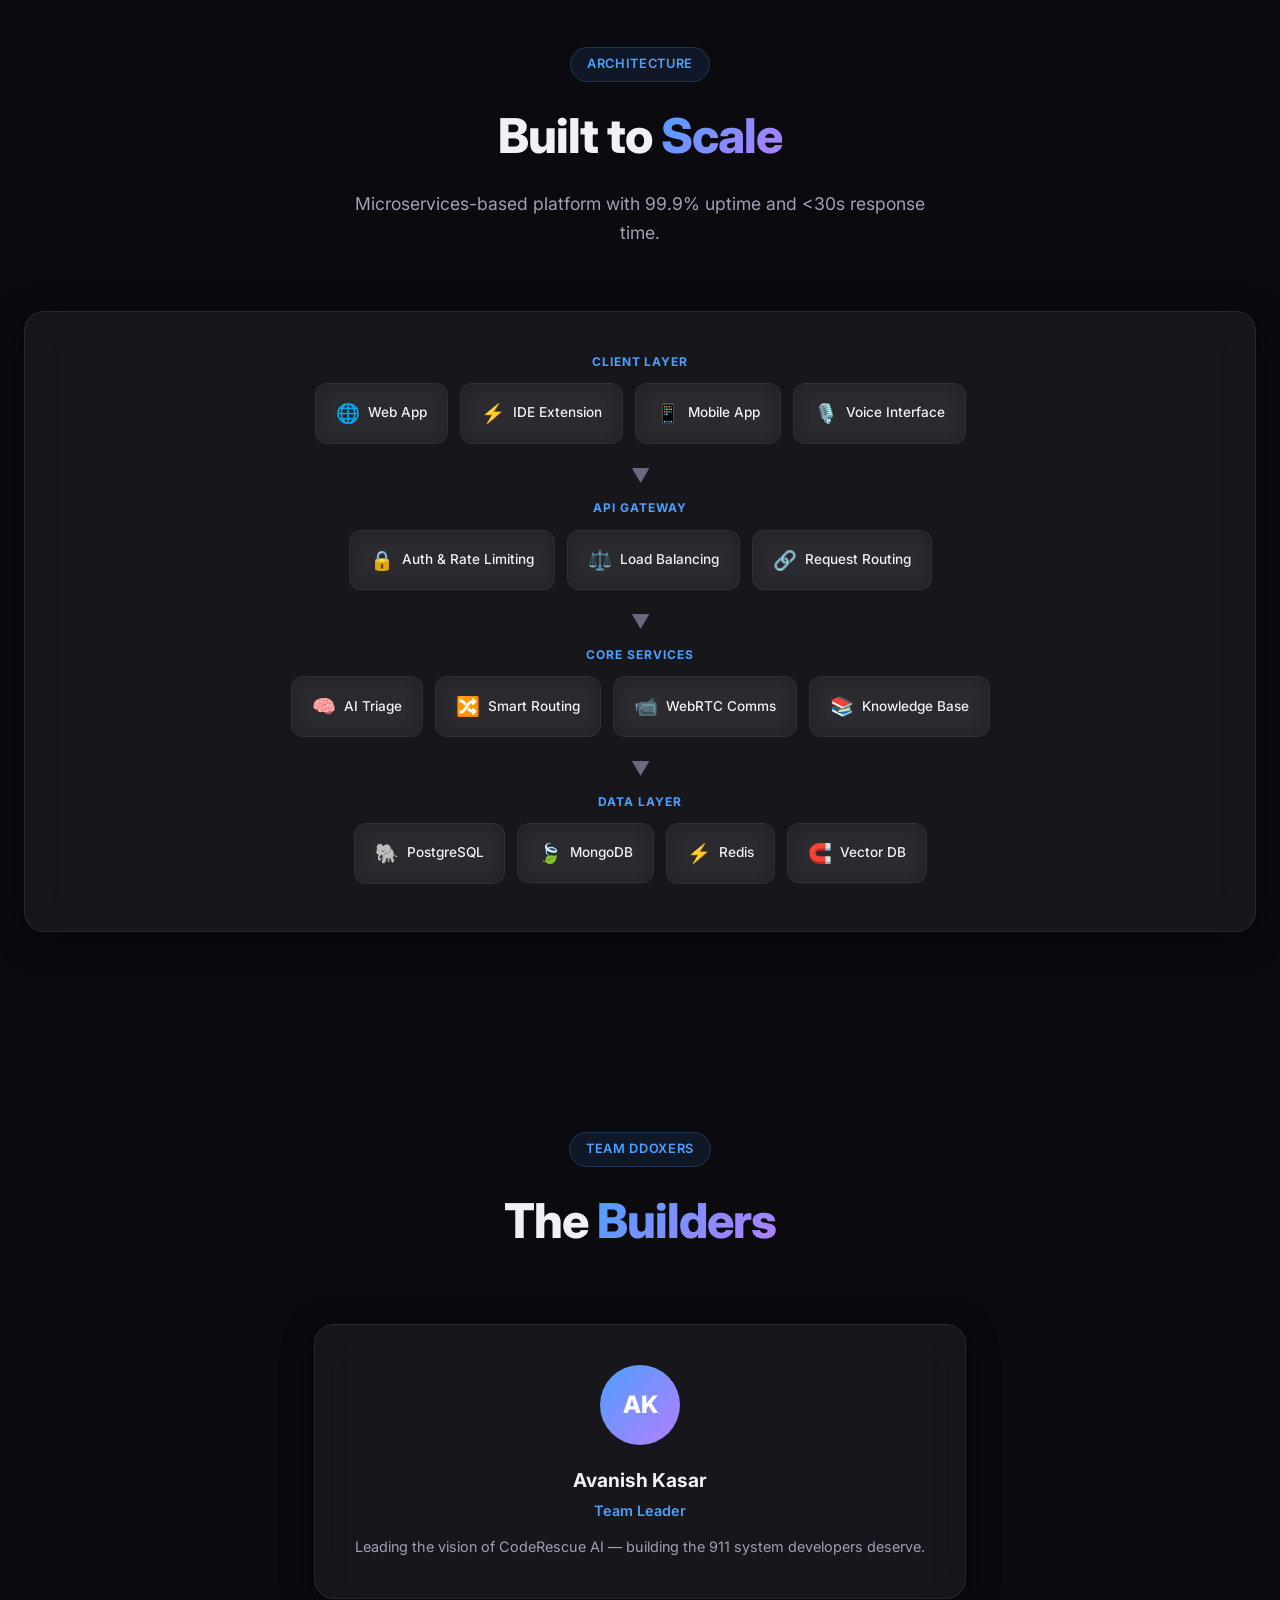
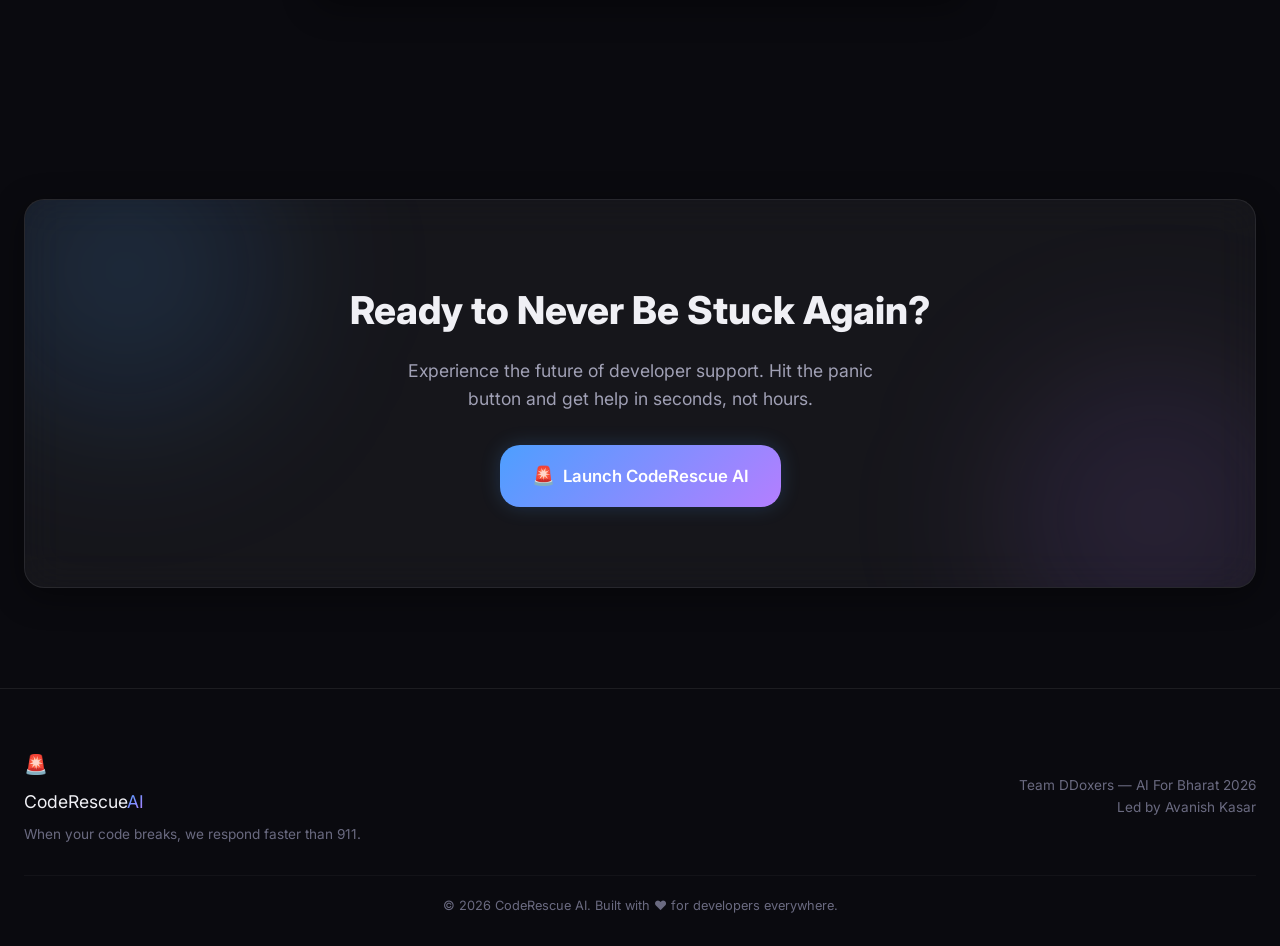
==== commit 59729a3c: "feat: Add 4 groundbreaking features — Dep Danger Score, Error Ancestry Tree, Context Capsule, Quiet " ====
--- a/index.html
+++ b/index.html
@@ -183,7 +183,7 @@
             <div class="section-header animate-on-scroll">
                 <span class="section-tag">Core Features</span>
                 <h2 class="section-title">Built for <span class="text-gradient">Real Emergencies</span></h2>
-                <p class="section-desc">Every feature designed using 911 emergency dispatch principles.</p>
+                <p class="section-desc">Every feature designed using 911 emergency dispatch principles — plus AI tools that go beyond the panic button.</p>
             </div>
             <div class="features-grid">
                 <div class="feature-card glass-card animate-on-scroll">
@@ -192,7 +192,7 @@
                         <div class="feature-icon-glow"></div>
                     </div>
                     <h3>Panic Button</h3>
-                    <p>One-click IDE integration captures code, errors, and environment context instantly. No copy-pasting, no explaining.</p>
+                    <p>One-click IDE integration captures code, errors, and environment context instantly. No copy-pasting, no explaining — just rescue.</p>
                 </div>
                 <div class="feature-card glass-card animate-on-scroll">
                     <div class="feature-icon-wrap">
@@ -200,7 +200,39 @@
                         <div class="feature-icon-glow"></div>
                     </div>
                     <h3>AI Triage Engine</h3>
-                    <p>Classifies severity in &lt;30s (P0 Critical → P4 Learning) using multi-model analysis. No false alarms.</p>
+                    <p>Classifies severity in &lt;30s (P0 Critical → P4 Learning) using multi-model analysis. Routes to the right resource automatically.</p>
+                </div>
+                <div class="feature-card glass-card animate-on-scroll">
+                    <div class="feature-icon-wrap">
+                        <div class="feature-icon">📦</div>
+                        <div class="feature-icon-glow"></div>
+                    </div>
+                    <h3>Dependency Danger Score</h3>
+                    <p>Before you <code>npm install</code> anything — see its real risk. CVE count, bus factor, abandonment status, and modern alternatives in one view.</p>
+                </div>
+                <div class="feature-card glass-card animate-on-scroll">
+                    <div class="feature-icon-wrap">
+                        <div class="feature-icon">🌳</div>
+                        <div class="feature-icon-glow"></div>
+                    </div>
+                    <h3>Error Ancestry Tree</h3>
+                    <p>Don't fix symptoms. Paste any stack trace and trace the error from surface crash all the way back to the original architectural decision that made it inevitable.</p>
+                </div>
+                <div class="feature-card glass-card animate-on-scroll">
+                    <div class="feature-icon-wrap">
+                        <div class="feature-icon">🧬</div>
+                        <div class="feature-icon-glow"></div>
+                    </div>
+                    <h3>Context Capsule</h3>
+                    <p>End a feature session and auto-generate a structured handoff doc — what was built, what failed, and what the next dev must know. Knowledge that never gets lost.</p>
+                </div>
+                <div class="feature-card glass-card animate-on-scroll">
+                    <div class="feature-icon-wrap">
+                        <div class="feature-icon">🦉</div>
+                        <div class="feature-icon-glow"></div>
+                    </div>
+                    <h3>The Quiet Mentor</h3>
+                    <p>Paste your session's code diff. AI reviews it like a coach watching game tape — never interrupts, only debrief after. Finds console logs, missing error boundaries, and hidden tech debt.</p>
                 </div>
                 <div class="feature-card glass-card animate-on-scroll">
                     <div class="feature-icon-wrap">
@@ -208,31 +240,15 @@
                         <div class="feature-icon-glow"></div>
                     </div>
                     <h3>Instant AI Resolution</h3>
-                    <p>60-70% of issues resolved automatically by AI bot with contextual code fixes, explanations, and learning paths.</p>
-                </div>
-                <div class="feature-card glass-card animate-on-scroll">
-                    <div class="feature-icon-wrap">
-                        <div class="feature-icon">📹</div>
-                        <div class="feature-icon-glow"></div>
-                    </div>
-                    <h3>Multi-Modal Communication</h3>
-                    <p>Voice calls, video chat, screen sharing, and live code collaboration with human experts when AI can't solve it.</p>
-                </div>
-                <div class="feature-card glass-card animate-on-scroll">
-                    <div class="feature-icon-wrap">
-                        <div class="feature-icon">📚</div>
-                        <div class="feature-icon-glow"></div>
-                    </div>
-                    <h3>Auto-Documentation</h3>
-                    <p>Every solution automatically documented in a searchable knowledge base. Your team never solves the same problem twice.</p>
+                    <p>60–70% of issues resolved automatically by AI with contextual code fixes, explanations, and learning paths. Humans step in only when needed.</p>
                 </div>
                 <div class="feature-card glass-card animate-on-scroll">
                     <div class="feature-icon-wrap">
                         <div class="feature-icon">🌐</div>
                         <div class="feature-icon-glow"></div>
                     </div>
-                    <h3>10+ Languages</h3>
-                    <p>Real-time translation for code comments, documentation, and live conversations. Help in your native language.</p>
+                    <h3>10+ Indian Languages</h3>
+                    <p>Real-time support in Hindi, Marathi, Tamil, Telugu, Bengali and more. Get expert help in your native language — no language barrier, no barrier to learning.</p>
                 </div>
             </div>
         </div>
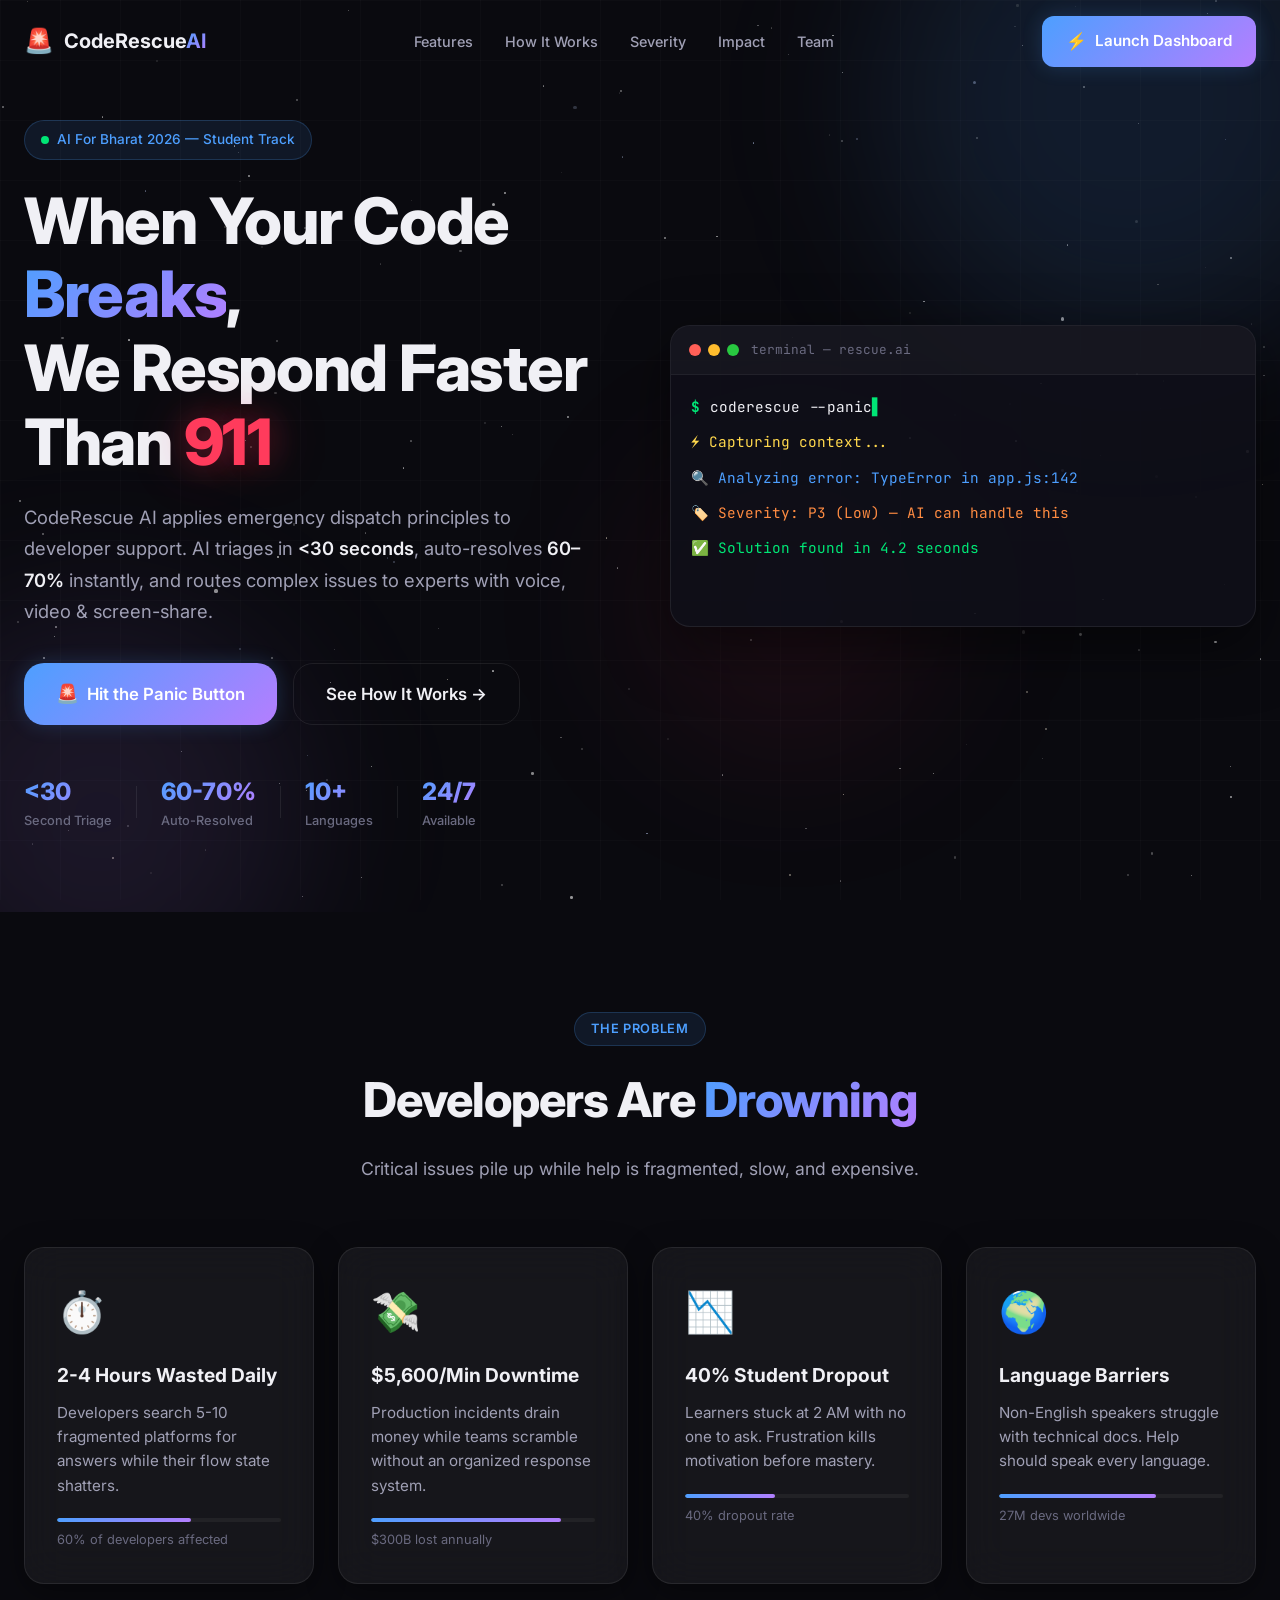
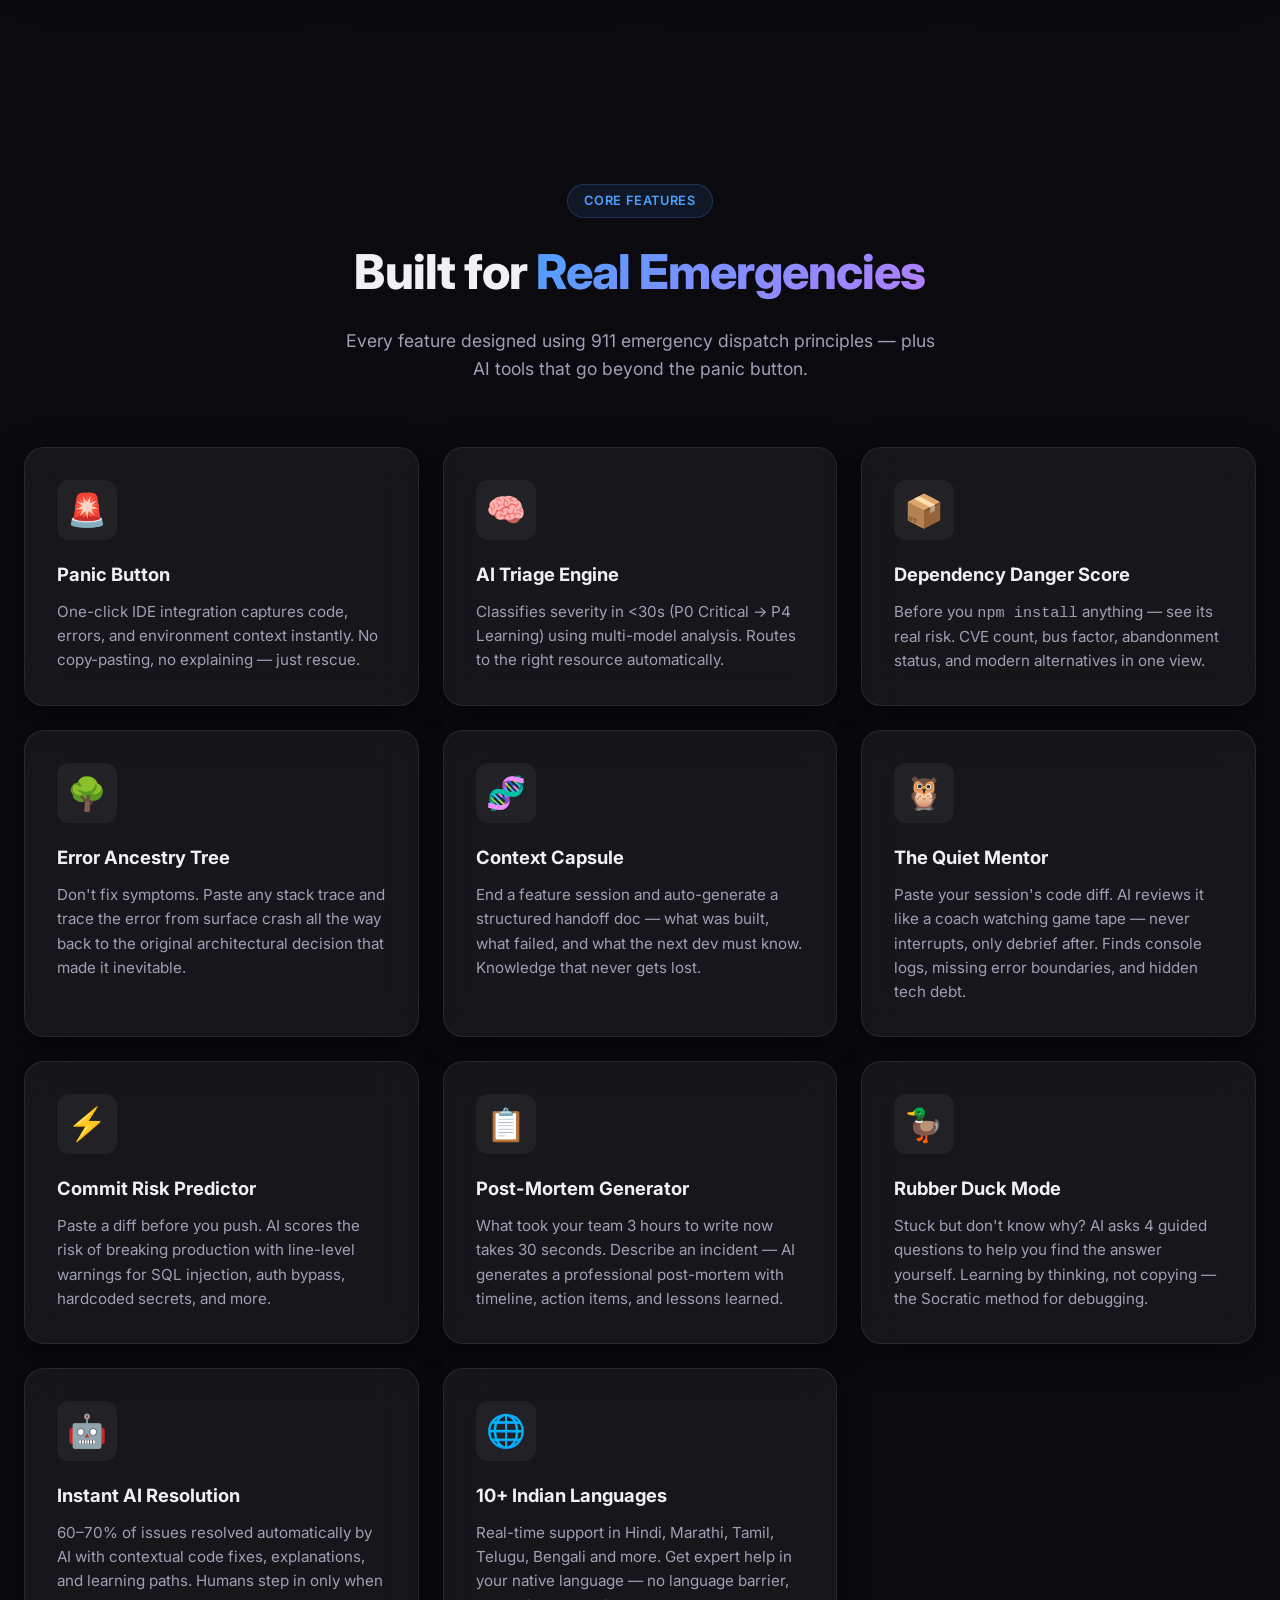
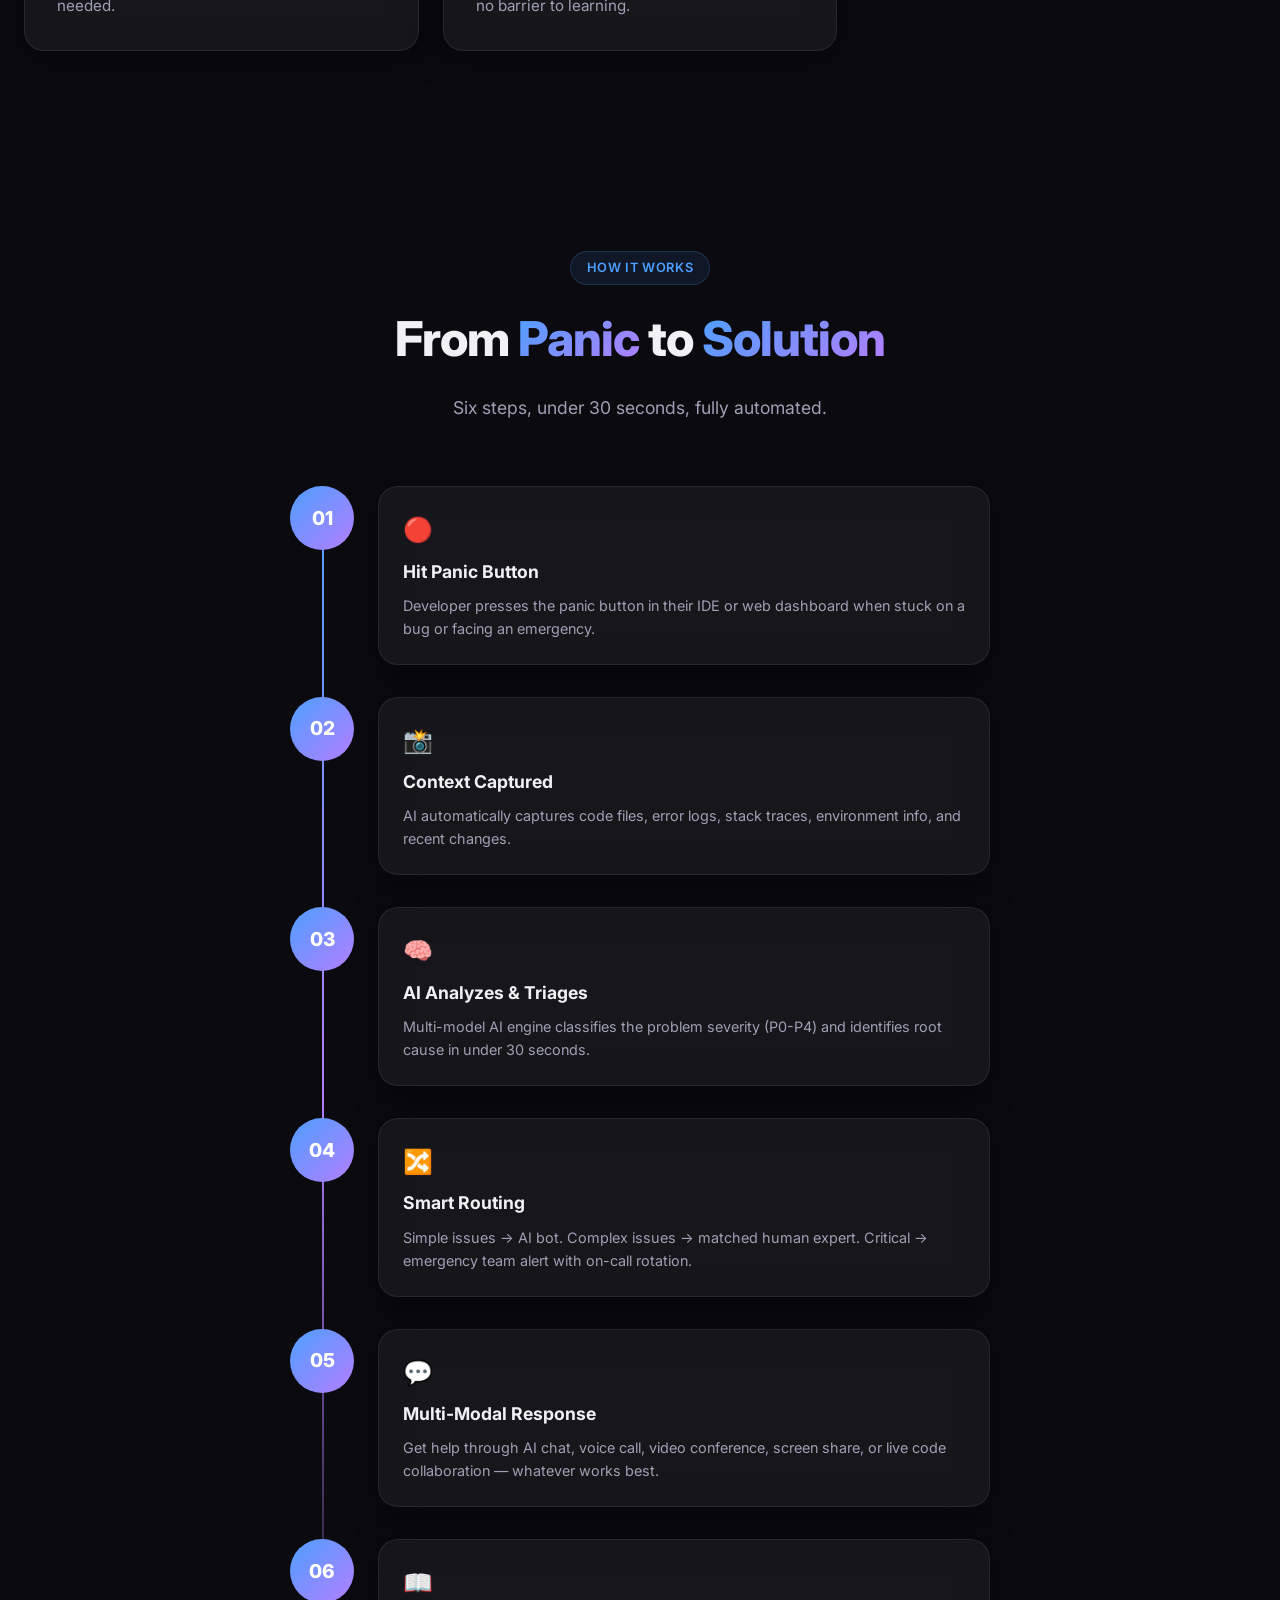
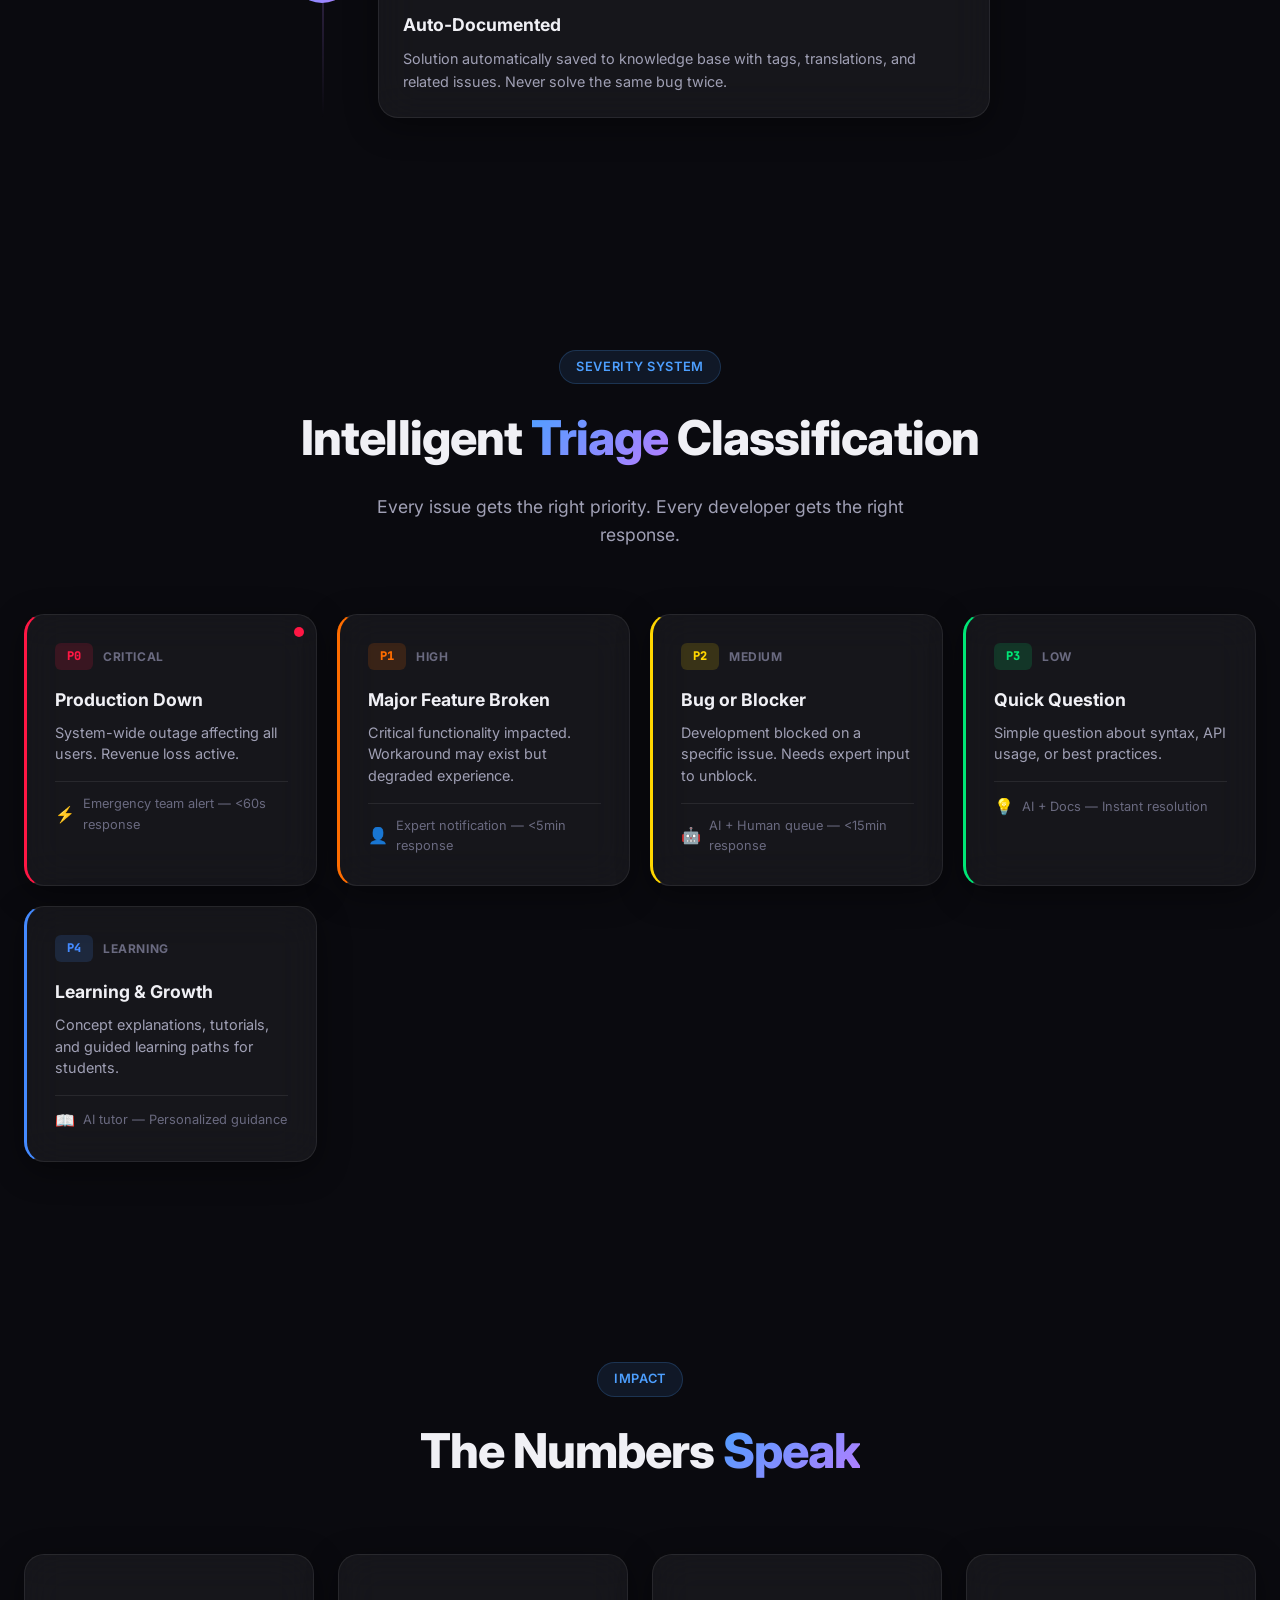
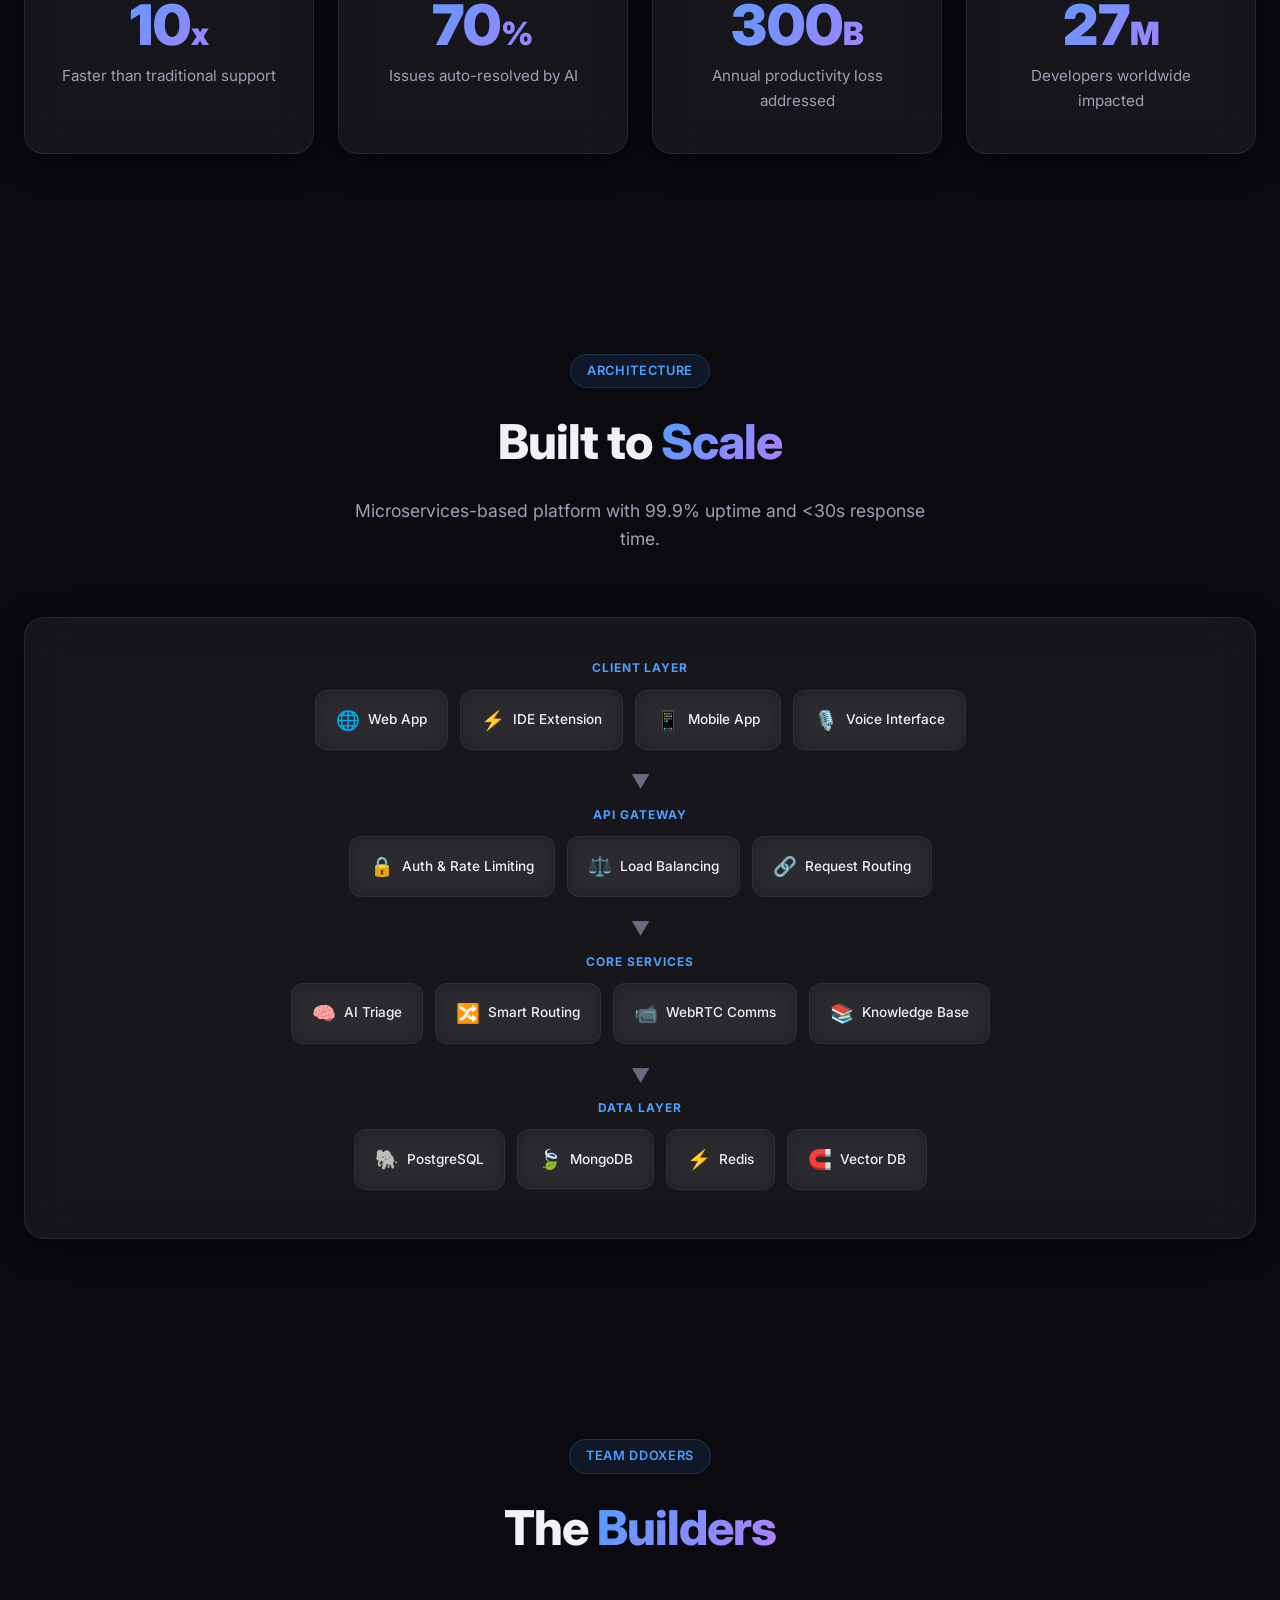
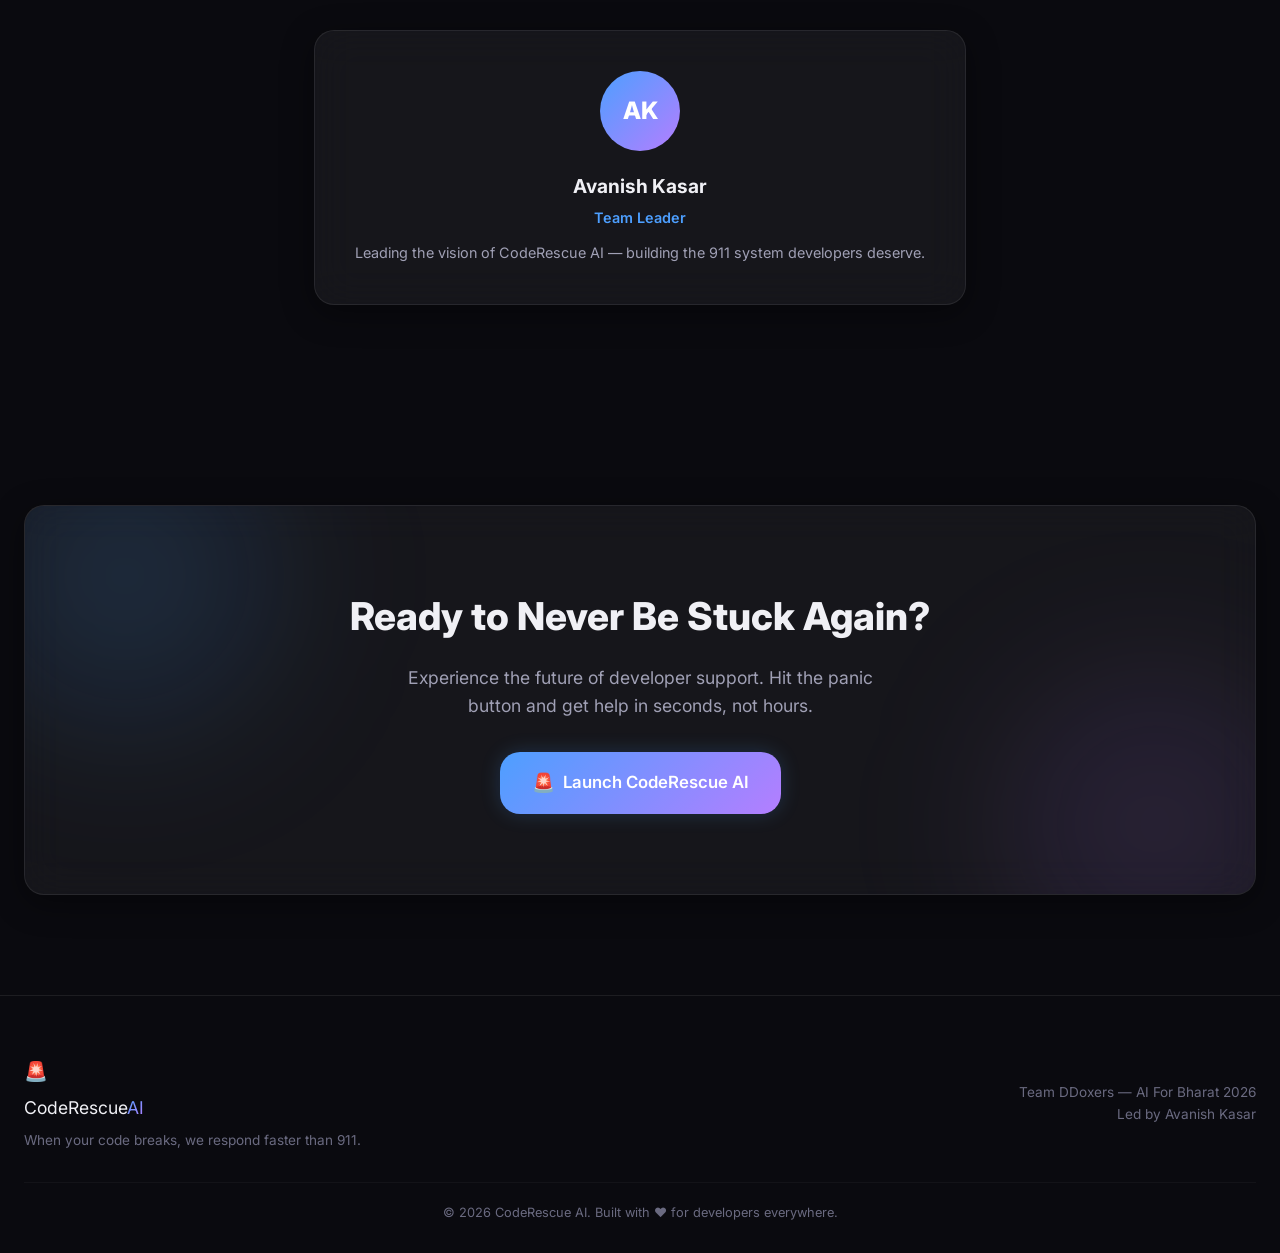
==== commit eb163b1c: "feat: Add Commit Risk, Post-Mortem, Rubber Duck + full end-to-end audit - 3 new features: Commit Ris" ====
--- a/index.html
+++ b/index.html
@@ -236,6 +236,30 @@
                 </div>
                 <div class="feature-card glass-card animate-on-scroll">
                     <div class="feature-icon-wrap">
+                        <div class="feature-icon">⚡</div>
+                        <div class="feature-icon-glow"></div>
+                    </div>
+                    <h3>Commit Risk Predictor</h3>
+                    <p>Paste a diff before you push. AI scores the risk of breaking production with line-level warnings for SQL injection, auth bypass, hardcoded secrets, and more.</p>
+                </div>
+                <div class="feature-card glass-card animate-on-scroll">
+                    <div class="feature-icon-wrap">
+                        <div class="feature-icon">📋</div>
+                        <div class="feature-icon-glow"></div>
+                    </div>
+                    <h3>Post-Mortem Generator</h3>
+                    <p>What took your team 3 hours to write now takes 30 seconds. Describe an incident — AI generates a professional post-mortem with timeline, action items, and lessons learned.</p>
+                </div>
+                <div class="feature-card glass-card animate-on-scroll">
+                    <div class="feature-icon-wrap">
+                        <div class="feature-icon">🦆</div>
+                        <div class="feature-icon-glow"></div>
+                    </div>
+                    <h3>Rubber Duck Mode</h3>
+                    <p>Stuck but don't know why? AI asks 4 guided questions to help you find the answer yourself. Learning by thinking, not copying — the Socratic method for debugging.</p>
+                </div>
+                <div class="feature-card glass-card animate-on-scroll">
+                    <div class="feature-icon-wrap">
                         <div class="feature-icon">🤖</div>
                         <div class="feature-icon-glow"></div>
                     </div>
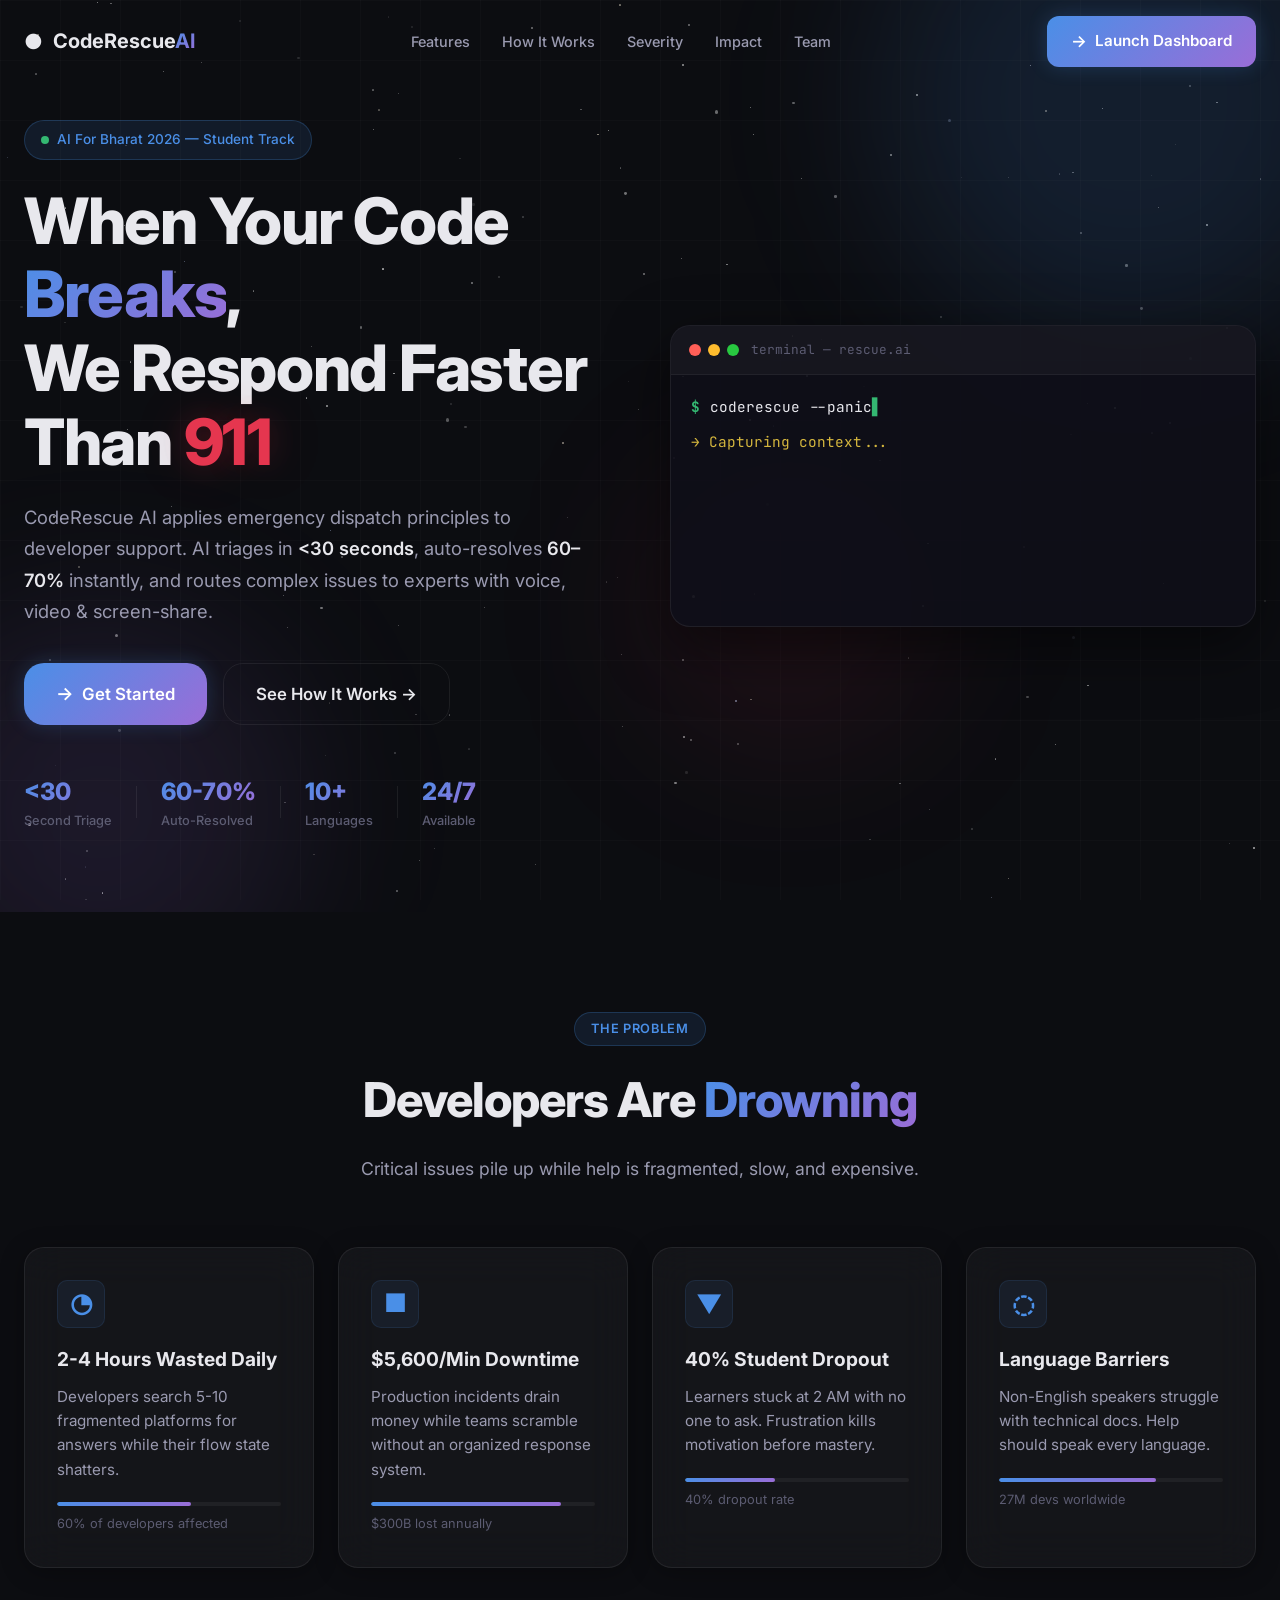
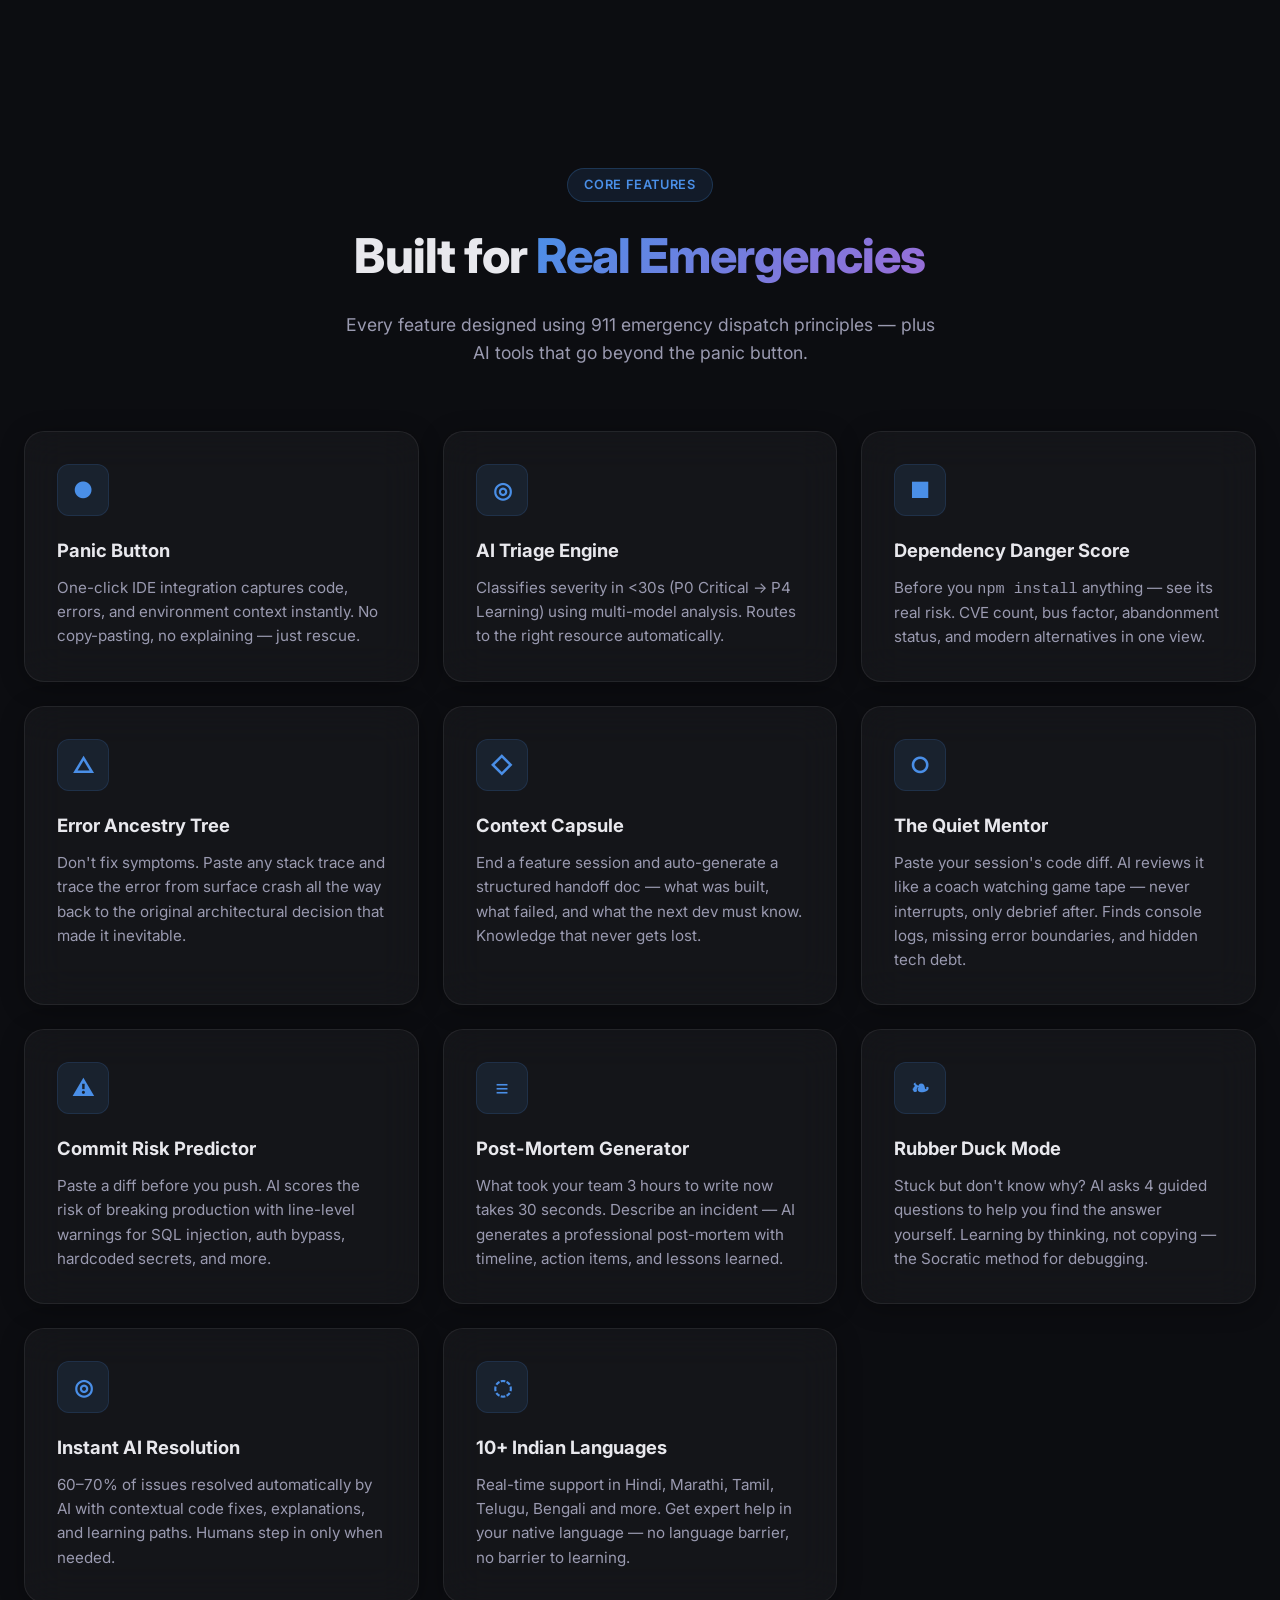
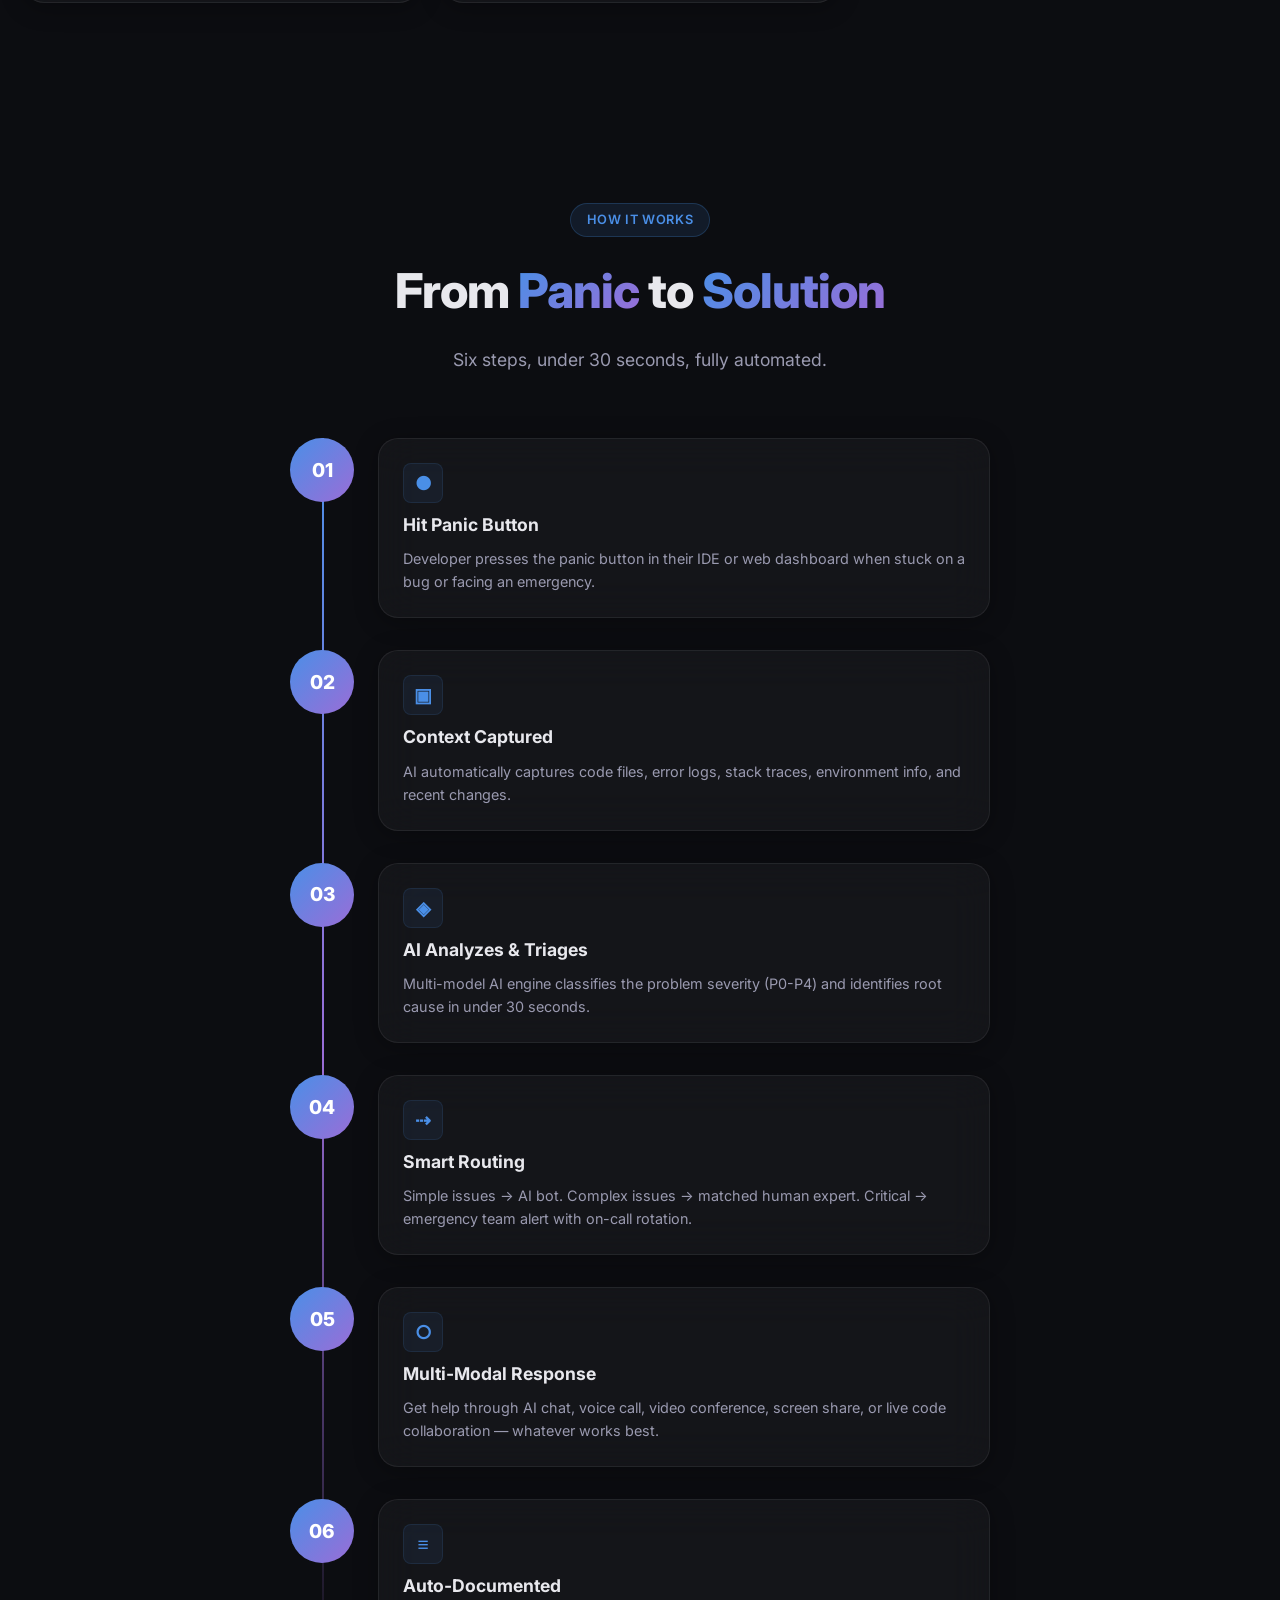
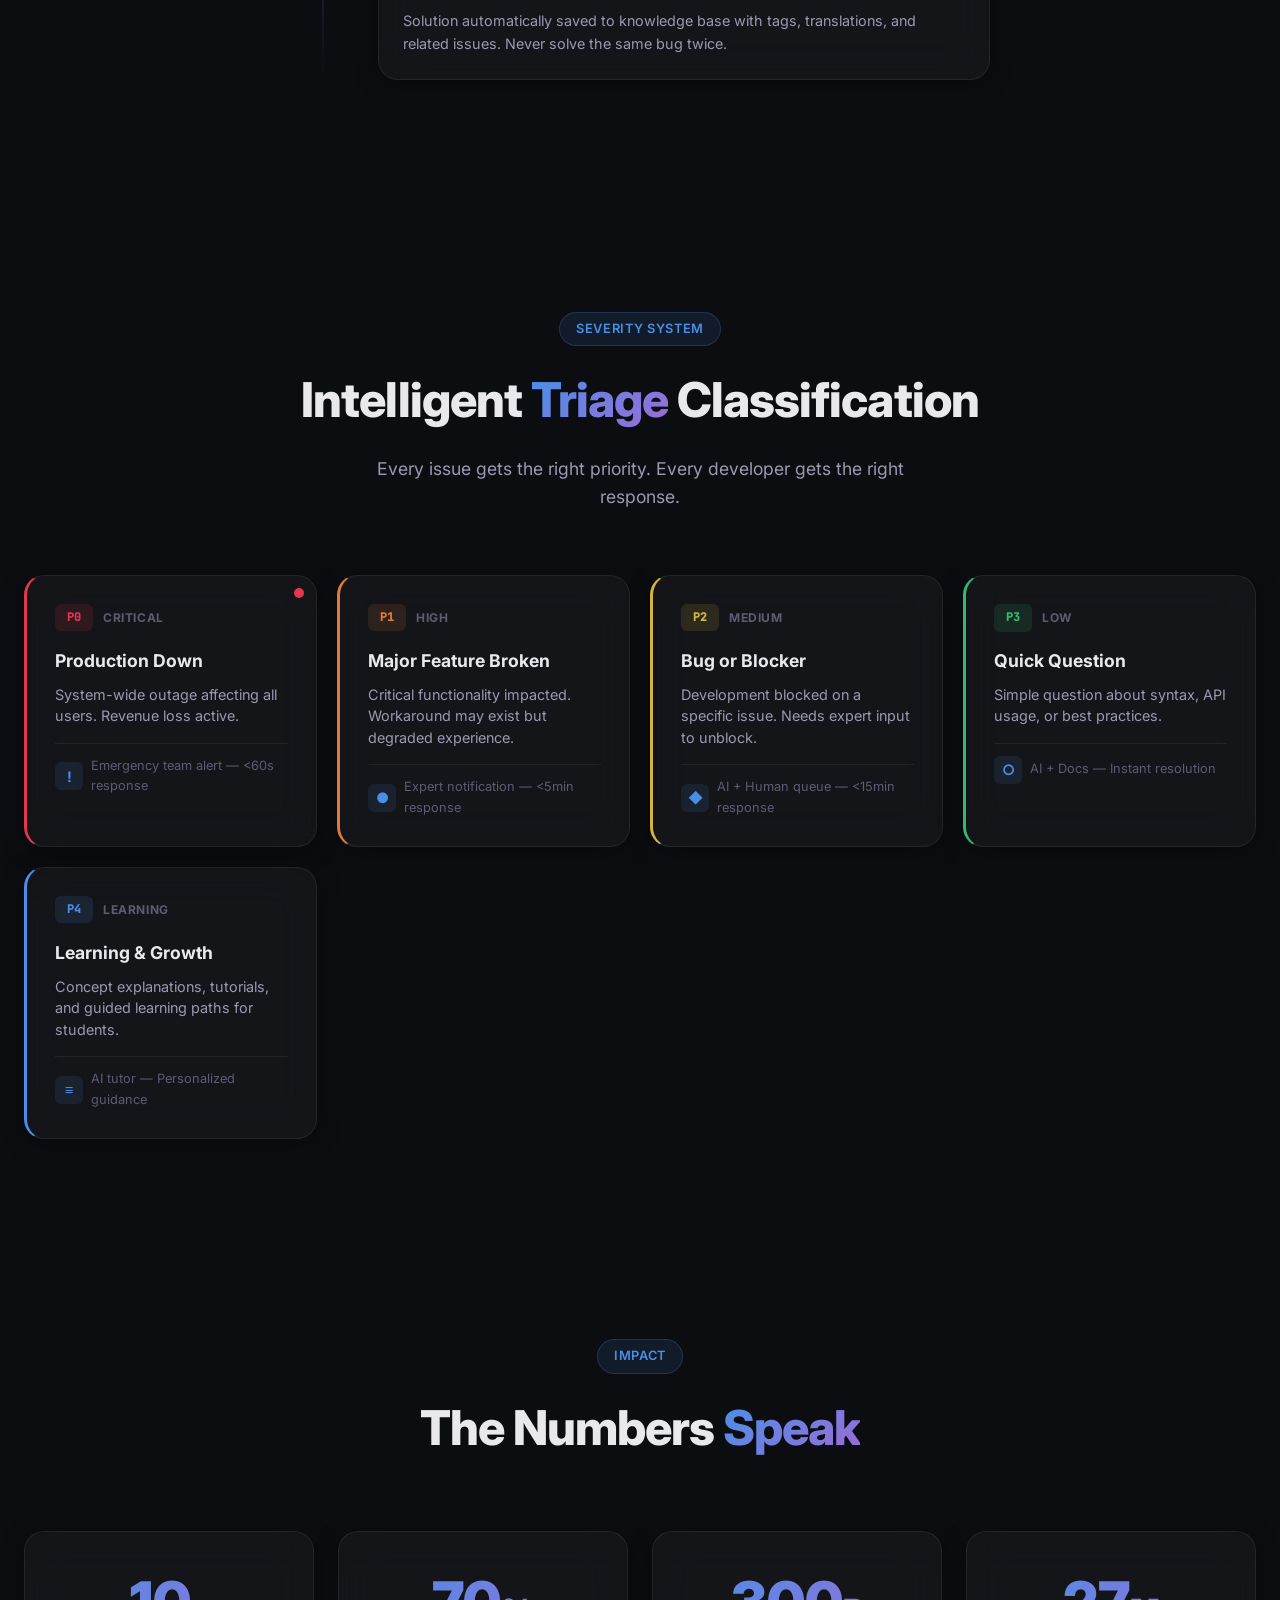
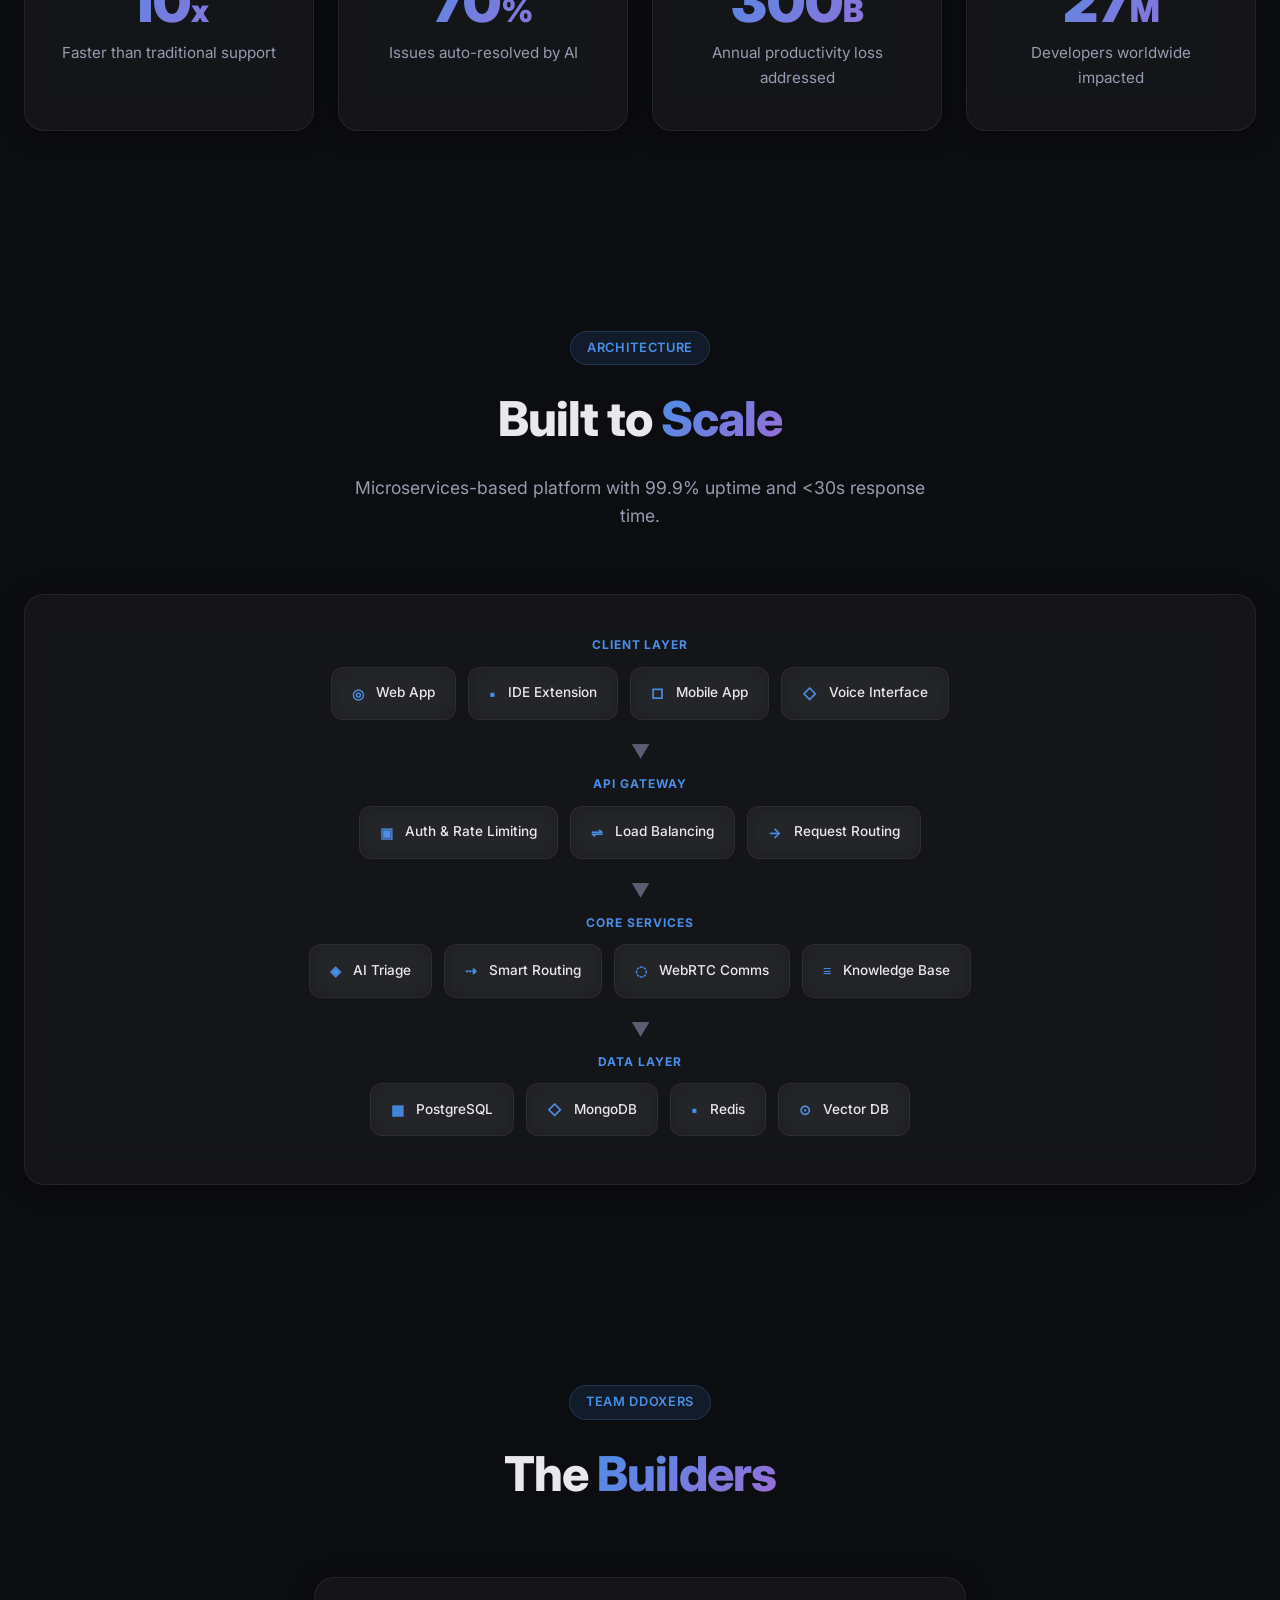
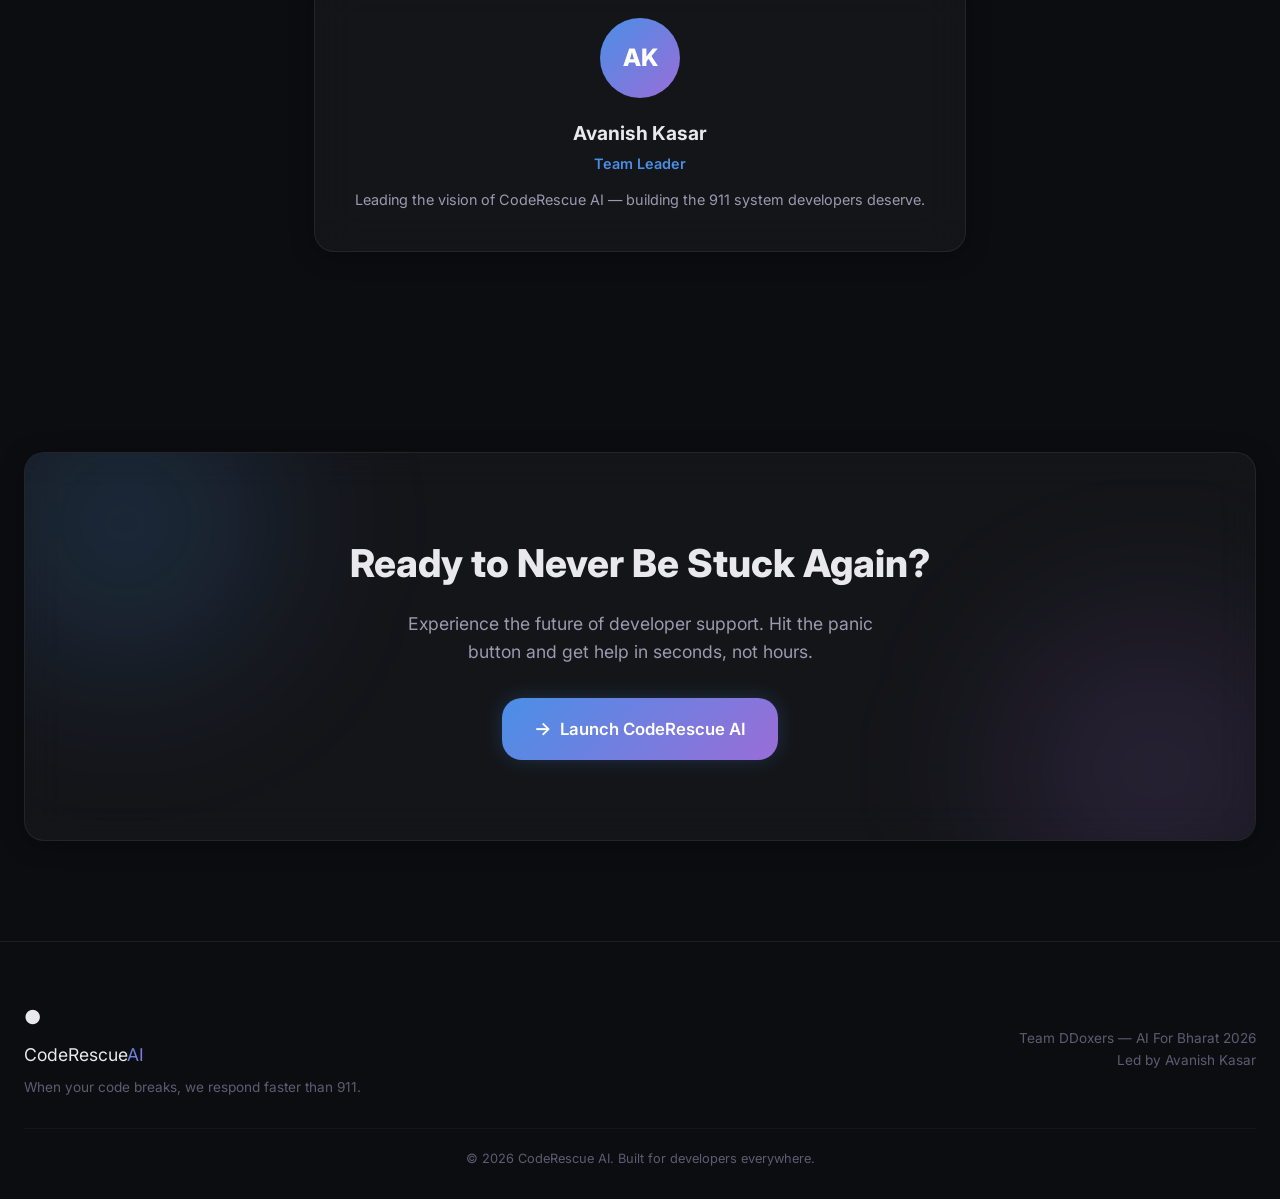
==== commit 816eeb09: "UI overhaul: minimalist professional design, all emojis replaced with clean symbols, muted color pal" ====
--- a/index.html
+++ b/index.html
@@ -18,7 +18,7 @@
     <nav class="navbar" id="navbar">
         <div class="nav-container">
             <a href="#" class="nav-logo">
-                <span class="logo-icon">🚨</span>
+                <span class="logo-icon">●</span>
                 <span class="logo-text">CodeRescue<span class="logo-ai">AI</span></span>
             </a>
             <div class="nav-links" id="navLinks">
@@ -30,7 +30,7 @@
             </div>
             <div class="nav-actions">
                 <a href="dashboard.html" class="btn btn-primary btn-glow">
-                    <span class="btn-icon">⚡</span> Launch Dashboard
+                    <span class="btn-icon">→</span> Launch Dashboard
                 </a>
                 <button class="mobile-toggle" id="mobileToggle">
                     <span></span><span></span><span></span>
@@ -64,7 +64,7 @@
                 </p>
                 <div class="hero-buttons animate-fade-up delay-3">
                     <a href="dashboard.html" class="btn btn-large btn-primary btn-glow">
-                        <span class="btn-icon">🚨</span> Hit the Panic Button
+                        <span class="btn-icon">→</span> Get Started
                     </a>
                     <a href="#how-it-works" class="btn btn-large btn-outline">
                         See How It Works →
@@ -108,19 +108,19 @@
                             <span class="terminal-text typing" data-text="coderescue --panic"></span>
                         </div>
                         <div class="terminal-line hidden" id="typeLine2">
-                            <span class="terminal-output text-yellow">⚡ Capturing context...</span>
+                            <span class="terminal-output text-yellow">→ Capturing context...</span>
                         </div>
                         <div class="terminal-line hidden" id="typeLine3">
-                            <span class="terminal-output text-blue">🔍 Analyzing error: TypeError in app.js:142</span>
+                            <span class="terminal-output text-blue">→ Analyzing error: TypeError in app.js:142</span>
                         </div>
                         <div class="terminal-line hidden" id="typeLine4">
-                            <span class="terminal-output text-orange">🏷️  Severity: P3 (Low) — AI can handle this</span>
+                            <span class="terminal-output text-orange">→ Severity: P3 (Low) — AI can handle this</span>
                         </div>
                         <div class="terminal-line hidden" id="typeLine5">
-                            <span class="terminal-output text-green">✅ Solution found in 4.2 seconds</span>
+                            <span class="terminal-output text-green">✓ Solution found in 4.2 seconds</span>
                         </div>
                         <div class="terminal-line hidden" id="typeLine6">
-                            <span class="terminal-output text-purple">📚 Auto-documented in knowledge base</span>
+                            <span class="terminal-output text-purple">→ Auto-documented in knowledge base</span>
                         </div>
                     </div>
                 </div>
@@ -138,7 +138,7 @@
             </div>
             <div class="problem-grid">
                 <div class="problem-card glass-card animate-on-scroll">
-                    <div class="problem-icon">⏱️</div>
+                    <div class="problem-icon">◔</div>
                     <h3 class="problem-title">2-4 Hours Wasted Daily</h3>
                     <p class="problem-desc">Developers search 5-10 fragmented platforms for answers while their flow state shatters.</p>
                     <div class="problem-stat">
@@ -147,7 +147,7 @@
                     </div>
                 </div>
                 <div class="problem-card glass-card animate-on-scroll">
-                    <div class="problem-icon">💸</div>
+                    <div class="problem-icon">■</div>
                     <h3 class="problem-title">$5,600/Min Downtime</h3>
                     <p class="problem-desc">Production incidents drain money while teams scramble without an organized response system.</p>
                     <div class="problem-stat">
@@ -156,7 +156,7 @@
                     </div>
                 </div>
                 <div class="problem-card glass-card animate-on-scroll">
-                    <div class="problem-icon">📉</div>
+                    <div class="problem-icon">▼</div>
                     <h3 class="problem-title">40% Student Dropout</h3>
                     <p class="problem-desc">Learners stuck at 2 AM with no one to ask. Frustration kills motivation before mastery.</p>
                     <div class="problem-stat">
@@ -165,7 +165,7 @@
                     </div>
                 </div>
                 <div class="problem-card glass-card animate-on-scroll">
-                    <div class="problem-icon">🌍</div>
+                    <div class="problem-icon">◌</div>
                     <h3 class="problem-title">Language Barriers</h3>
                     <p class="problem-desc">Non-English speakers struggle with technical docs. Help should speak every language.</p>
                     <div class="problem-stat">
@@ -188,7 +188,7 @@
             <div class="features-grid">
                 <div class="feature-card glass-card animate-on-scroll">
                     <div class="feature-icon-wrap">
-                        <div class="feature-icon">🚨</div>
+                        <div class="feature-icon">●</div>
                         <div class="feature-icon-glow"></div>
                     </div>
                     <h3>Panic Button</h3>
@@ -196,7 +196,7 @@
                 </div>
                 <div class="feature-card glass-card animate-on-scroll">
                     <div class="feature-icon-wrap">
-                        <div class="feature-icon">🧠</div>
+                        <div class="feature-icon">◎</div>
                         <div class="feature-icon-glow"></div>
                     </div>
                     <h3>AI Triage Engine</h3>
@@ -204,7 +204,7 @@
                 </div>
                 <div class="feature-card glass-card animate-on-scroll">
                     <div class="feature-icon-wrap">
-                        <div class="feature-icon">📦</div>
+                        <div class="feature-icon">■</div>
                         <div class="feature-icon-glow"></div>
                     </div>
                     <h3>Dependency Danger Score</h3>
@@ -212,7 +212,7 @@
                 </div>
                 <div class="feature-card glass-card animate-on-scroll">
                     <div class="feature-icon-wrap">
-                        <div class="feature-icon">🌳</div>
+                        <div class="feature-icon">△</div>
                         <div class="feature-icon-glow"></div>
                     </div>
                     <h3>Error Ancestry Tree</h3>
@@ -220,7 +220,7 @@
                 </div>
                 <div class="feature-card glass-card animate-on-scroll">
                     <div class="feature-icon-wrap">
-                        <div class="feature-icon">🧬</div>
+                        <div class="feature-icon">◇</div>
                         <div class="feature-icon-glow"></div>
                     </div>
                     <h3>Context Capsule</h3>
@@ -228,7 +228,7 @@
                 </div>
                 <div class="feature-card glass-card animate-on-scroll">
                     <div class="feature-icon-wrap">
-                        <div class="feature-icon">🦉</div>
+                        <div class="feature-icon">○</div>
                         <div class="feature-icon-glow"></div>
                     </div>
                     <h3>The Quiet Mentor</h3>
@@ -236,7 +236,7 @@
                 </div>
                 <div class="feature-card glass-card animate-on-scroll">
                     <div class="feature-icon-wrap">
-                        <div class="feature-icon">⚡</div>
+                        <div class="feature-icon">⚠</div>
                         <div class="feature-icon-glow"></div>
                     </div>
                     <h3>Commit Risk Predictor</h3>
@@ -244,7 +244,7 @@
                 </div>
                 <div class="feature-card glass-card animate-on-scroll">
                     <div class="feature-icon-wrap">
-                        <div class="feature-icon">📋</div>
+                        <div class="feature-icon">≡</div>
                         <div class="feature-icon-glow"></div>
                     </div>
                     <h3>Post-Mortem Generator</h3>
@@ -252,7 +252,7 @@
                 </div>
                 <div class="feature-card glass-card animate-on-scroll">
                     <div class="feature-icon-wrap">
-                        <div class="feature-icon">🦆</div>
+                        <div class="feature-icon">❧</div>
                         <div class="feature-icon-glow"></div>
                     </div>
                     <h3>Rubber Duck Mode</h3>
@@ -260,7 +260,7 @@
                 </div>
                 <div class="feature-card glass-card animate-on-scroll">
                     <div class="feature-icon-wrap">
-                        <div class="feature-icon">🤖</div>
+                        <div class="feature-icon">◎</div>
                         <div class="feature-icon-glow"></div>
                     </div>
                     <h3>Instant AI Resolution</h3>
@@ -268,7 +268,7 @@
                 </div>
                 <div class="feature-card glass-card animate-on-scroll">
                     <div class="feature-icon-wrap">
-                        <div class="feature-icon">🌐</div>
+                        <div class="feature-icon">◌</div>
                         <div class="feature-icon-glow"></div>
                     </div>
                     <h3>10+ Indian Languages</h3>
@@ -291,7 +291,7 @@
                 <div class="step-item animate-on-scroll">
                     <div class="step-number">01</div>
                     <div class="step-card glass-card">
-                        <div class="step-icon">🔴</div>
+                        <div class="step-icon">●</div>
                         <h3>Hit Panic Button</h3>
                         <p>Developer presses the panic button in their IDE or web dashboard when stuck on a bug or facing an emergency.</p>
                     </div>
@@ -299,7 +299,7 @@
                 <div class="step-item animate-on-scroll">
                     <div class="step-number">02</div>
                     <div class="step-card glass-card">
-                        <div class="step-icon">📸</div>
+                        <div class="step-icon">▣</div>
                         <h3>Context Captured</h3>
                         <p>AI automatically captures code files, error logs, stack traces, environment info, and recent changes.</p>
                     </div>
@@ -307,7 +307,7 @@
                 <div class="step-item animate-on-scroll">
                     <div class="step-number">03</div>
                     <div class="step-card glass-card">
-                        <div class="step-icon">🧠</div>
+                        <div class="step-icon">◈</div>
                         <h3>AI Analyzes & Triages</h3>
                         <p>Multi-model AI engine classifies the problem severity (P0-P4) and identifies root cause in under 30 seconds.</p>
                     </div>
@@ -315,7 +315,7 @@
                 <div class="step-item animate-on-scroll">
                     <div class="step-number">04</div>
                     <div class="step-card glass-card">
-                        <div class="step-icon">🔀</div>
+                        <div class="step-icon">⇢</div>
                         <h3>Smart Routing</h3>
                         <p>Simple issues → AI bot. Complex issues → matched human expert. Critical → emergency team alert with on-call rotation.</p>
                     </div>
@@ -323,7 +323,7 @@
                 <div class="step-item animate-on-scroll">
                     <div class="step-number">05</div>
                     <div class="step-card glass-card">
-                        <div class="step-icon">💬</div>
+                        <div class="step-icon">○</div>
                         <h3>Multi-Modal Response</h3>
                         <p>Get help through AI chat, voice call, video conference, screen share, or live code collaboration — whatever works best.</p>
                     </div>
@@ -331,7 +331,7 @@
                 <div class="step-item animate-on-scroll">
                     <div class="step-number">06</div>
                     <div class="step-card glass-card">
-                        <div class="step-icon">📖</div>
+                        <div class="step-icon">≡</div>
                         <h3>Auto-Documented</h3>
                         <p>Solution automatically saved to knowledge base with tags, translations, and related issues. Never solve the same bug twice.</p>
                     </div>
@@ -358,7 +358,7 @@
                     <h3>Production Down</h3>
                     <p>System-wide outage affecting all users. Revenue loss active.</p>
                     <div class="severity-response">
-                        <span class="response-icon">⚡</span>
+                        <span class="response-icon">!</span>
                         <span>Emergency team alert — &lt;60s response</span>
                     </div>
                 </div>
@@ -370,7 +370,7 @@
                     <h3>Major Feature Broken</h3>
                     <p>Critical functionality impacted. Workaround may exist but degraded experience.</p>
                     <div class="severity-response">
-                        <span class="response-icon">👤</span>
+                        <span class="response-icon">●</span>
                         <span>Expert notification — &lt;5min response</span>
                     </div>
                 </div>
@@ -382,7 +382,7 @@
                     <h3>Bug or Blocker</h3>
                     <p>Development blocked on a specific issue. Needs expert input to unblock.</p>
                     <div class="severity-response">
-                        <span class="response-icon">🤖</span>
+                        <span class="response-icon">◆</span>
                         <span>AI + Human queue — &lt;15min response</span>
                     </div>
                 </div>
@@ -394,7 +394,7 @@
                     <h3>Quick Question</h3>
                     <p>Simple question about syntax, API usage, or best practices.</p>
                     <div class="severity-response">
-                        <span class="response-icon">💡</span>
+                        <span class="response-icon">○</span>
                         <span>AI + Docs — Instant resolution</span>
                     </div>
                 </div>
@@ -406,7 +406,7 @@
                     <h3>Learning & Growth</h3>
                     <p>Concept explanations, tutorials, and guided learning paths for students.</p>
                     <div class="severity-response">
-                        <span class="response-icon">📖</span>
+                        <span class="response-icon">≡</span>
                         <span>AI tutor — Personalized guidance</span>
                     </div>
                 </div>
@@ -454,39 +454,39 @@
                 <div class="arch-layer">
                     <div class="arch-layer-label">Client Layer</div>
                     <div class="arch-nodes">
-                        <div class="arch-node glass-card-inner"><span>🌐</span>Web App</div>
-                        <div class="arch-node glass-card-inner"><span>⚡</span>IDE Extension</div>
-                        <div class="arch-node glass-card-inner"><span>📱</span>Mobile App</div>
-                        <div class="arch-node glass-card-inner"><span>🎙️</span>Voice Interface</div>
+                        <div class="arch-node glass-card-inner"><span>◎</span>Web App</div>
+                        <div class="arch-node glass-card-inner"><span>▪</span>IDE Extension</div>
+                        <div class="arch-node glass-card-inner"><span>□</span>Mobile App</div>
+                        <div class="arch-node glass-card-inner"><span>◇</span>Voice Interface</div>
                     </div>
                 </div>
                 <div class="arch-arrow">▼</div>
                 <div class="arch-layer">
                     <div class="arch-layer-label">API Gateway</div>
                     <div class="arch-nodes">
-                        <div class="arch-node glass-card-inner"><span>🔒</span>Auth & Rate Limiting</div>
-                        <div class="arch-node glass-card-inner"><span>⚖️</span>Load Balancing</div>
-                        <div class="arch-node glass-card-inner"><span>🔗</span>Request Routing</div>
+                        <div class="arch-node glass-card-inner"><span>▣</span>Auth & Rate Limiting</div>
+                        <div class="arch-node glass-card-inner"><span>⇌</span>Load Balancing</div>
+                        <div class="arch-node glass-card-inner"><span>→</span>Request Routing</div>
                     </div>
                 </div>
                 <div class="arch-arrow">▼</div>
                 <div class="arch-layer">
                     <div class="arch-layer-label">Core Services</div>
                     <div class="arch-nodes">
-                        <div class="arch-node glass-card-inner pulse-glow"><span>🧠</span>AI Triage</div>
-                        <div class="arch-node glass-card-inner pulse-glow"><span>🔀</span>Smart Routing</div>
-                        <div class="arch-node glass-card-inner pulse-glow"><span>📹</span>WebRTC Comms</div>
-                        <div class="arch-node glass-card-inner pulse-glow"><span>📚</span>Knowledge Base</div>
+                        <div class="arch-node glass-card-inner pulse-glow"><span>◈</span>AI Triage</div>
+                        <div class="arch-node glass-card-inner pulse-glow"><span>⇢</span>Smart Routing</div>
+                        <div class="arch-node glass-card-inner pulse-glow"><span>◌</span>WebRTC Comms</div>
+                        <div class="arch-node glass-card-inner pulse-glow"><span>≡</span>Knowledge Base</div>
                     </div>
                 </div>
                 <div class="arch-arrow">▼</div>
                 <div class="arch-layer">
                     <div class="arch-layer-label">Data Layer</div>
                     <div class="arch-nodes">
-                        <div class="arch-node glass-card-inner"><span>🐘</span>PostgreSQL</div>
-                        <div class="arch-node glass-card-inner"><span>🍃</span>MongoDB</div>
-                        <div class="arch-node glass-card-inner"><span>⚡</span>Redis</div>
-                        <div class="arch-node glass-card-inner"><span>🧲</span>Vector DB</div>
+                        <div class="arch-node glass-card-inner"><span>▦</span>PostgreSQL</div>
+                        <div class="arch-node glass-card-inner"><span>◇</span>MongoDB</div>
+                        <div class="arch-node glass-card-inner"><span>▪</span>Redis</div>
+                        <div class="arch-node glass-card-inner"><span>⊙</span>Vector DB</div>
                     </div>
                 </div>
             </div>
@@ -525,7 +525,7 @@
                     <h2>Ready to Never Be Stuck Again?</h2>
                     <p>Experience the future of developer support. Hit the panic button and get help in seconds, not hours.</p>
                     <a href="dashboard.html" class="btn btn-large btn-primary btn-glow">
-                        <span class="btn-icon">🚨</span> Launch CodeRescue AI
+                        <span class="btn-icon">→</span> Launch CodeRescue AI
                     </a>
                 </div>
             </div>
@@ -537,7 +537,7 @@
         <div class="container">
             <div class="footer-content">
                 <div class="footer-brand">
-                    <span class="logo-icon">🚨</span>
+                    <span class="logo-icon">●</span>
                     <span class="logo-text">CodeRescue<span class="logo-ai">AI</span></span>
                     <p>When your code breaks, we respond faster than 911.</p>
                 </div>
@@ -547,7 +547,7 @@
                 </div>
             </div>
             <div class="footer-bottom">
-                <p>&copy; 2026 CodeRescue AI. Built with ❤️ for developers everywhere.</p>
+                <p>&copy; 2026 CodeRescue AI. Built for developers everywhere.</p>
             </div>
         </div>
     </footer>
--- a/css/style.css
+++ b/css/style.css
@@ -5,42 +5,42 @@
 
 /* ── CSS Variables ── */
 :root {
-    --bg-primary: #0a0a0f;
-    --bg-secondary: #12121a;
-    --bg-card: rgba(255, 255, 255, 0.03);
-    --bg-card-hover: rgba(255, 255, 255, 0.06);
-    --glass-bg: rgba(255, 255, 255, 0.05);
-    --glass-border: rgba(255, 255, 255, 0.08);
-    --glass-shadow: 0 8px 32px rgba(0, 0, 0, 0.4);
-
-    --text-primary: #f0f0f5;
-    --text-secondary: #a0a0b5;
-    --text-muted: #6a6a80;
-
-    --accent-red: #ff3b5c;
-    --accent-red-glow: rgba(255, 59, 92, 0.3);
-    --accent-orange: #ff8c42;
-    --accent-yellow: #ffd84d;
-    --accent-green: #00e676;
-    --accent-blue: #4d9fff;
-    --accent-purple: #b47eff;
-    --accent-cyan: #00e5ff;
+    --bg-primary: #0c0d11;
+    --bg-secondary: #13141a;
+    --bg-card: rgba(255, 255, 255, 0.025);
+    --bg-card-hover: rgba(255, 255, 255, 0.045);
+    --glass-bg: rgba(255, 255, 255, 0.035);
+    --glass-border: rgba(255, 255, 255, 0.07);
+    --glass-shadow: 0 4px 24px rgba(0, 0, 0, 0.3);
+
+    --text-primary: #e8e8ed;
+    --text-secondary: #9a9ab0;
+    --text-muted: #5c5c72;
+
+    --accent-red: #e5364f;
+    --accent-red-glow: rgba(229, 54, 79, 0.2);
+    --accent-orange: #e07a3a;
+    --accent-yellow: #d4b63e;
+    --accent-green: #34b872;
+    --accent-blue: #4a8fe7;
+    --accent-purple: #9a6dd7;
+    --accent-cyan: #3ab5cc;
 
     /* Severity Colors */
-    --p0-color: #ff1744;
-    --p0-bg: rgba(255, 23, 68, 0.15);
-    --p1-color: #ff6d00;
-    --p1-bg: rgba(255, 109, 0, 0.15);
-    --p2-color: #ffd600;
-    --p2-bg: rgba(255, 214, 0, 0.15);
-    --p3-color: #00e676;
-    --p3-bg: rgba(0, 230, 118, 0.15);
-    --p4-color: #448aff;
-    --p4-bg: rgba(68, 138, 255, 0.15);
-
-    --gradient-primary: linear-gradient(135deg, #4d9fff, #b47eff);
-    --gradient-red: linear-gradient(135deg, #ff3b5c, #ff8c42);
-    --gradient-green: linear-gradient(135deg, #00e676, #00e5ff);
+    --p0-color: #e5364f;
+    --p0-bg: rgba(229, 54, 79, 0.12);
+    --p1-color: #e07a3a;
+    --p1-bg: rgba(224, 122, 58, 0.12);
+    --p2-color: #d4b63e;
+    --p2-bg: rgba(212, 182, 62, 0.12);
+    --p3-color: #34b872;
+    --p3-bg: rgba(52, 184, 114, 0.12);
+    --p4-color: #4a8fe7;
+    --p4-bg: rgba(74, 143, 231, 0.12);
+
+    --gradient-primary: linear-gradient(135deg, #4a8fe7, #9a6dd7);
+    --gradient-red: linear-gradient(135deg, #e5364f, #e07a3a);
+    --gradient-green: linear-gradient(135deg, #34b872, #3ab5cc);
 
     --font-primary: 'Inter', -apple-system, BlinkMacSystemFont, sans-serif;
     --font-mono: 'JetBrains Mono', 'Fira Code', monospace;
@@ -188,9 +188,8 @@
 
 .glass-card:hover {
     background: var(--bg-card-hover);
-    border-color: rgba(255, 255, 255, 0.12);
-    box-shadow: 0 12px 40px rgba(0, 0, 0, 0.5);
-    transform: translateY(-2px);
+    border-color: rgba(255, 255, 255, 0.10);
+    box-shadow: 0 6px 28px rgba(0, 0, 0, 0.35);
 }
 
 .glass-card-inner {
@@ -296,8 +295,7 @@
 }
 
 .logo-icon {
-    font-size: 1.5rem;
-    animation: pulse-glow 2s infinite;
+    font-size: 1.3rem;
 }
 
 @keyframes pulse-glow {
@@ -665,8 +663,18 @@
 }
 
 .problem-icon {
-    font-size: 2.5rem;
+    font-size: 1.6rem;
+    font-weight: 700;
     margin-bottom: 16px;
+    color: var(--accent-blue);
+    width: 48px;
+    height: 48px;
+    display: flex;
+    align-items: center;
+    justify-content: center;
+    background: rgba(74, 143, 231, 0.08);
+    border-radius: 10px;
+    border: 1px solid rgba(74, 143, 231, 0.12);
 }
 
 .problem-title {
@@ -719,20 +727,23 @@
 
 .feature-icon-wrap {
     position: relative;
-    width: 60px;
-    height: 60px;
+    width: 52px;
+    height: 52px;
     margin-bottom: 20px;
 }
 
 .feature-icon {
-    font-size: 2rem;
-    width: 60px;
-    height: 60px;
+    font-size: 1.4rem;
+    font-weight: 700;
+    color: var(--accent-blue);
+    width: 52px;
+    height: 52px;
     display: flex;
     align-items: center;
     justify-content: center;
-    background: rgba(255, 255, 255, 0.05);
+    background: rgba(74, 143, 231, 0.1);
     border-radius: var(--radius-md);
+    border: 1px solid rgba(74, 143, 231, 0.15);
     position: relative;
     z-index: 1;
 }
@@ -809,8 +820,18 @@
 }
 
 .step-icon {
-    font-size: 1.5rem;
+    font-size: 1.2rem;
+    font-weight: 700;
     margin-bottom: 8px;
+    color: var(--accent-blue);
+    width: 40px;
+    height: 40px;
+    display: flex;
+    align-items: center;
+    justify-content: center;
+    background: rgba(74, 143, 231, 0.08);
+    border-radius: 8px;
+    border: 1px solid rgba(74, 143, 231, 0.12);
 }
 
 .step-card h3 {
@@ -890,7 +911,17 @@
 }
 
 .response-icon {
-    font-size: 1rem;
+    font-size: 0.9rem;
+    font-weight: 700;
+    color: var(--accent-blue);
+    width: 28px;
+    height: 28px;
+    display: inline-flex;
+    align-items: center;
+    justify-content: center;
+    background: rgba(74, 143, 231, 0.1);
+    border-radius: 6px;
+    flex-shrink: 0;
 }
 
 .severity-pulse {
@@ -994,7 +1025,10 @@
 }
 
 .arch-node span {
-    font-size: 1.2rem;
+    font-size: 0.9rem;
+    font-weight: 700;
+    color: var(--accent-blue);
+    margin-right: 4px;
 }
 
 .arch-arrow {
